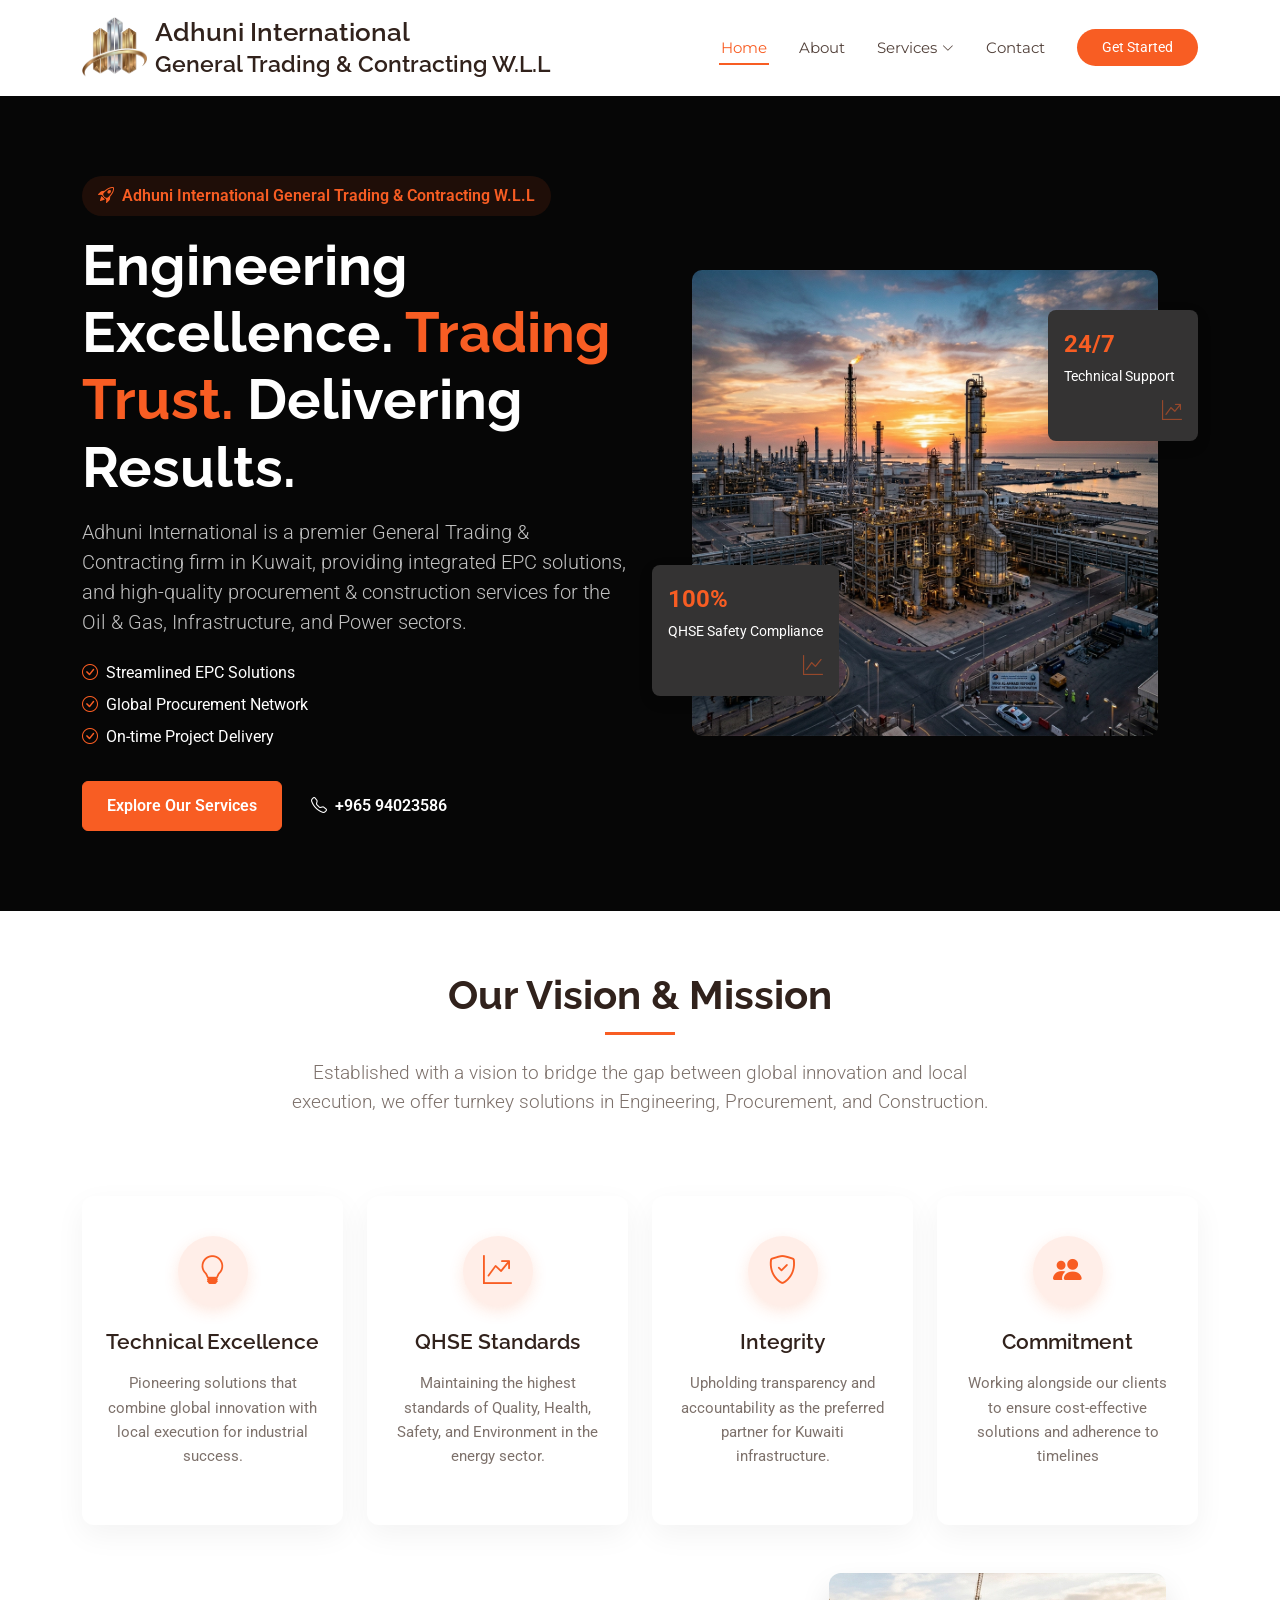
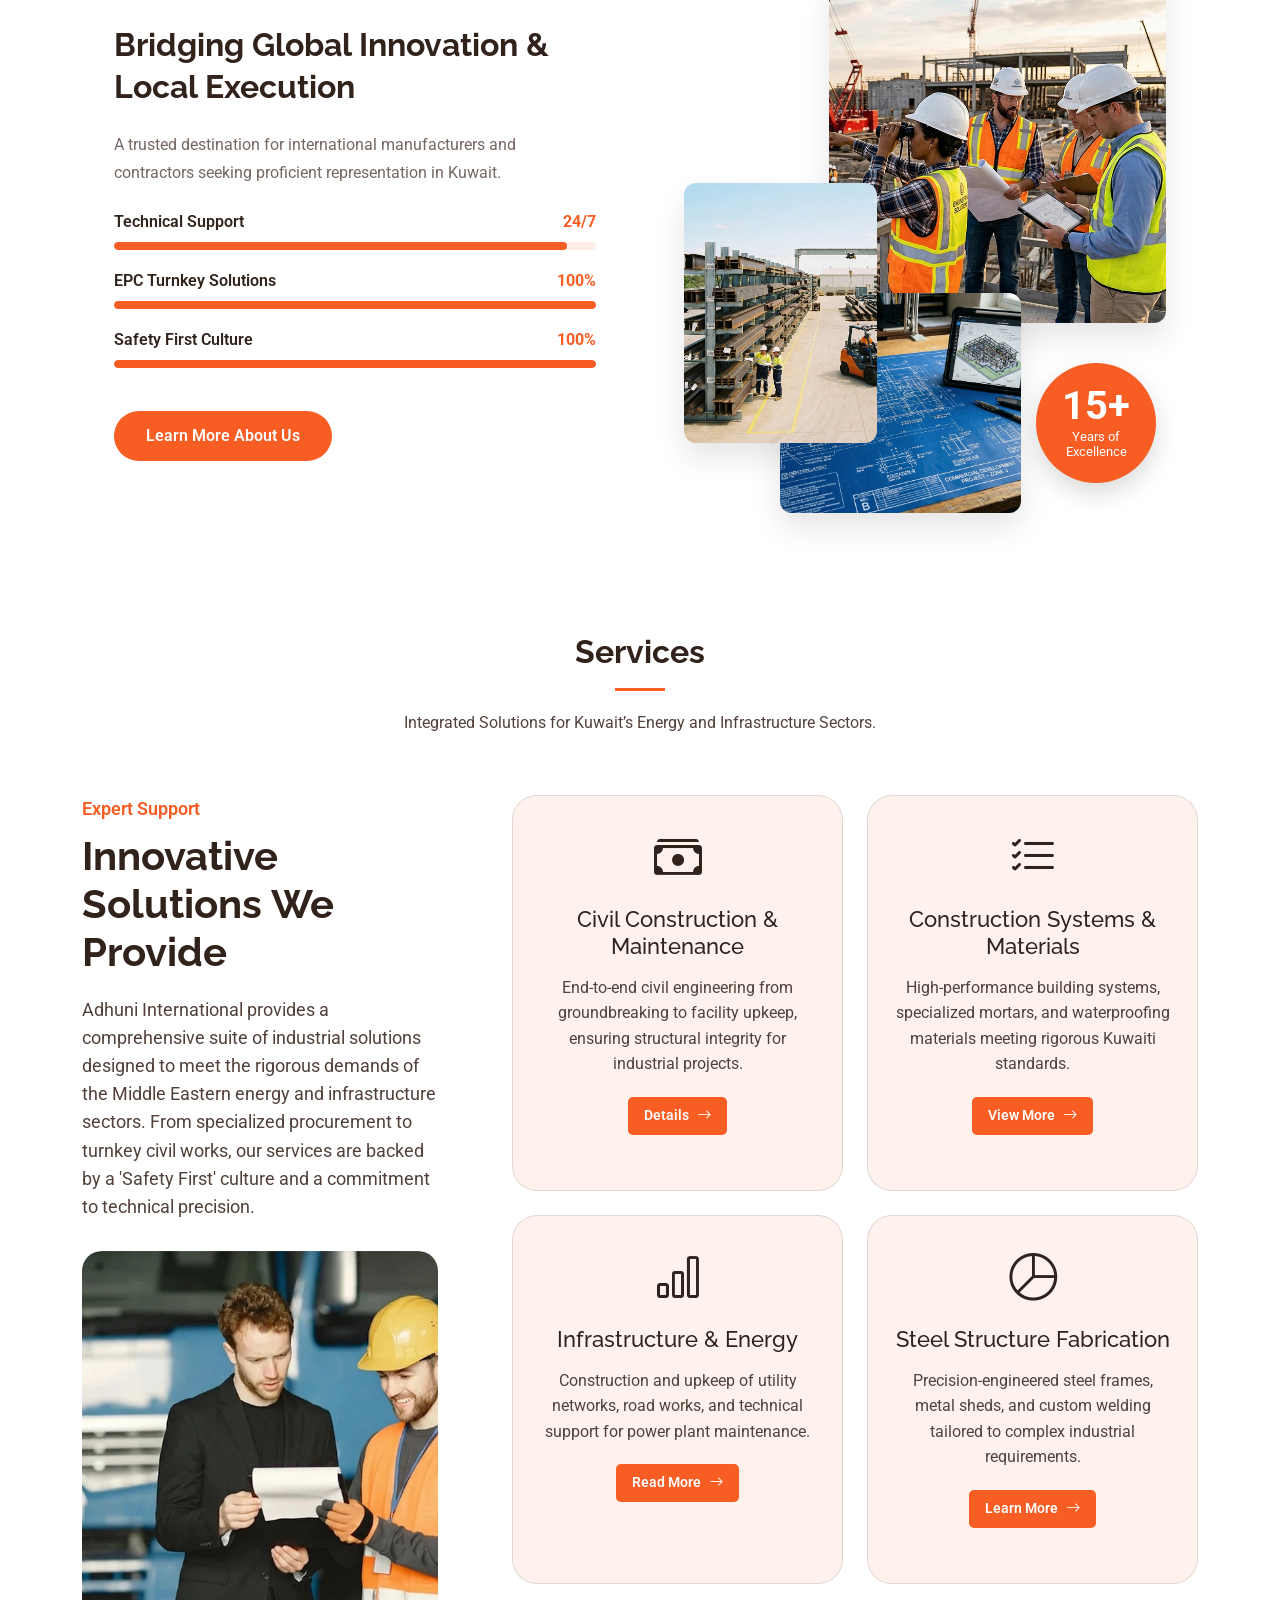
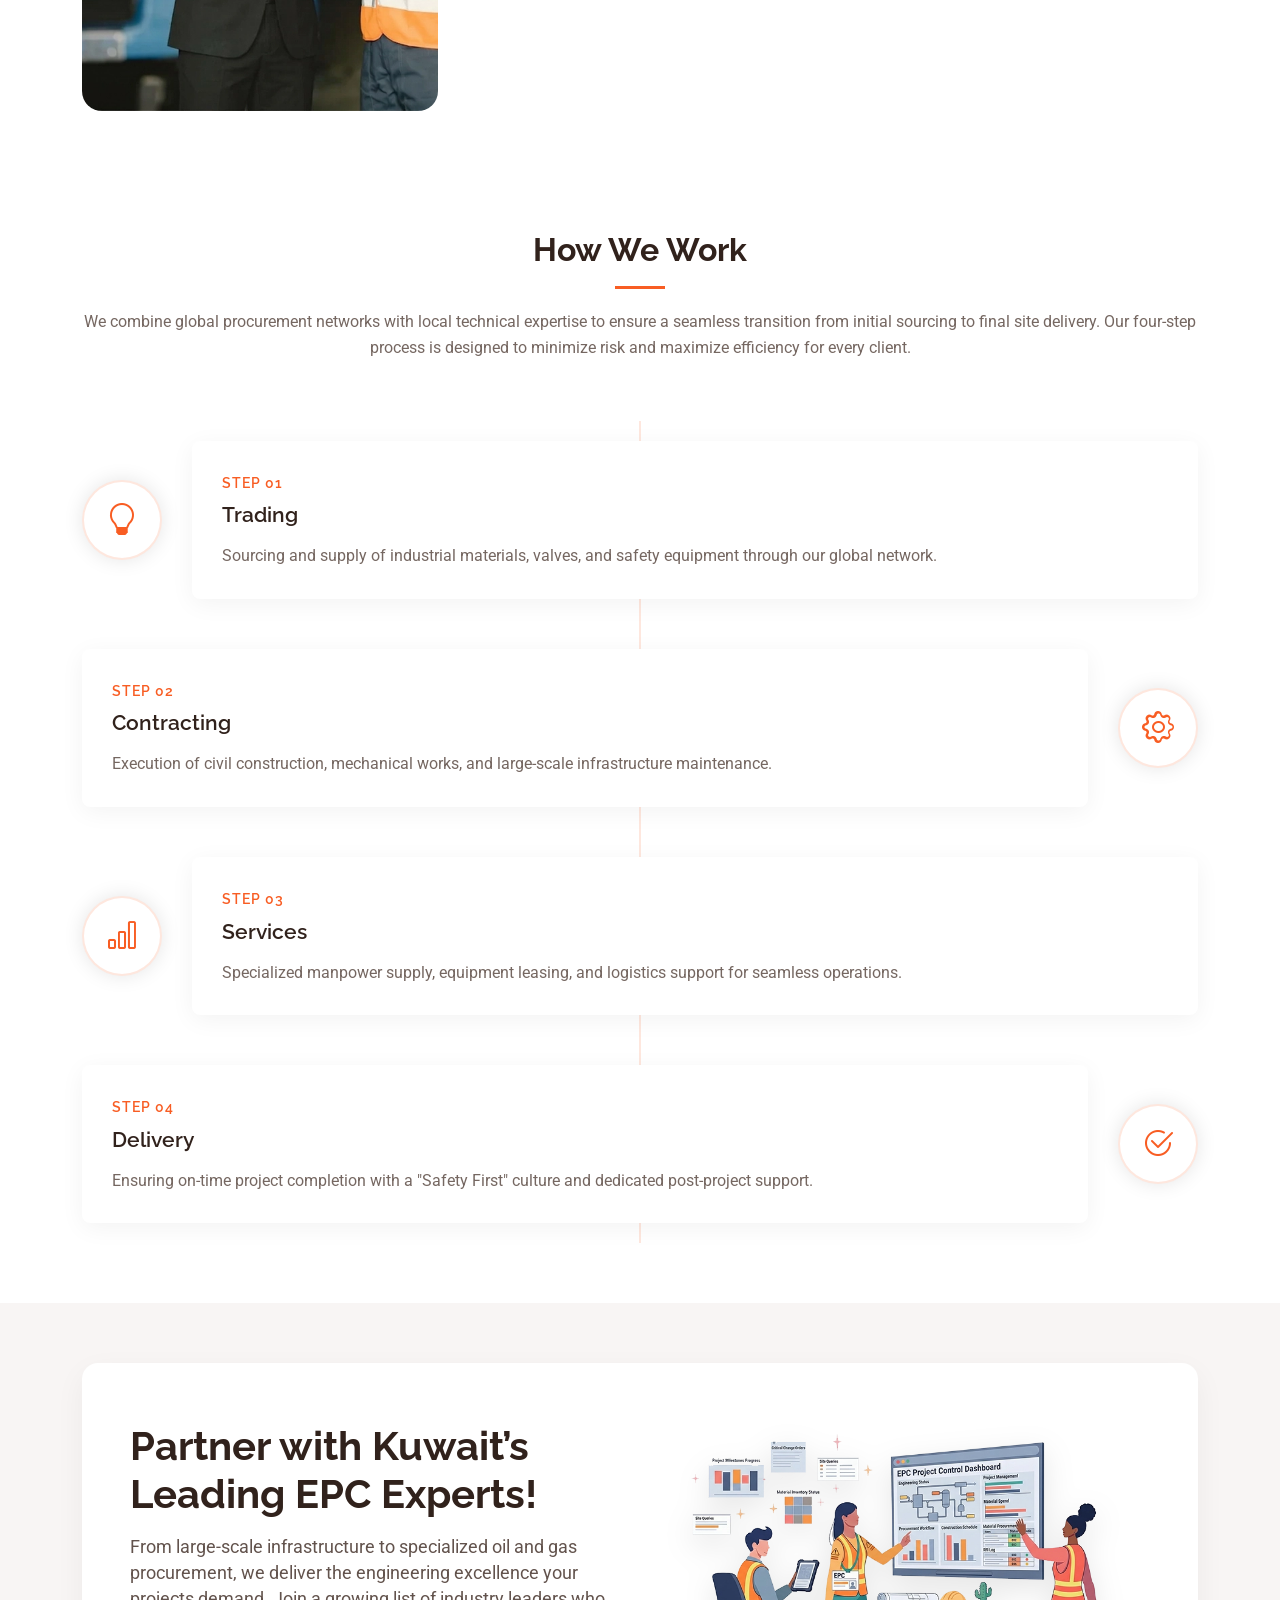
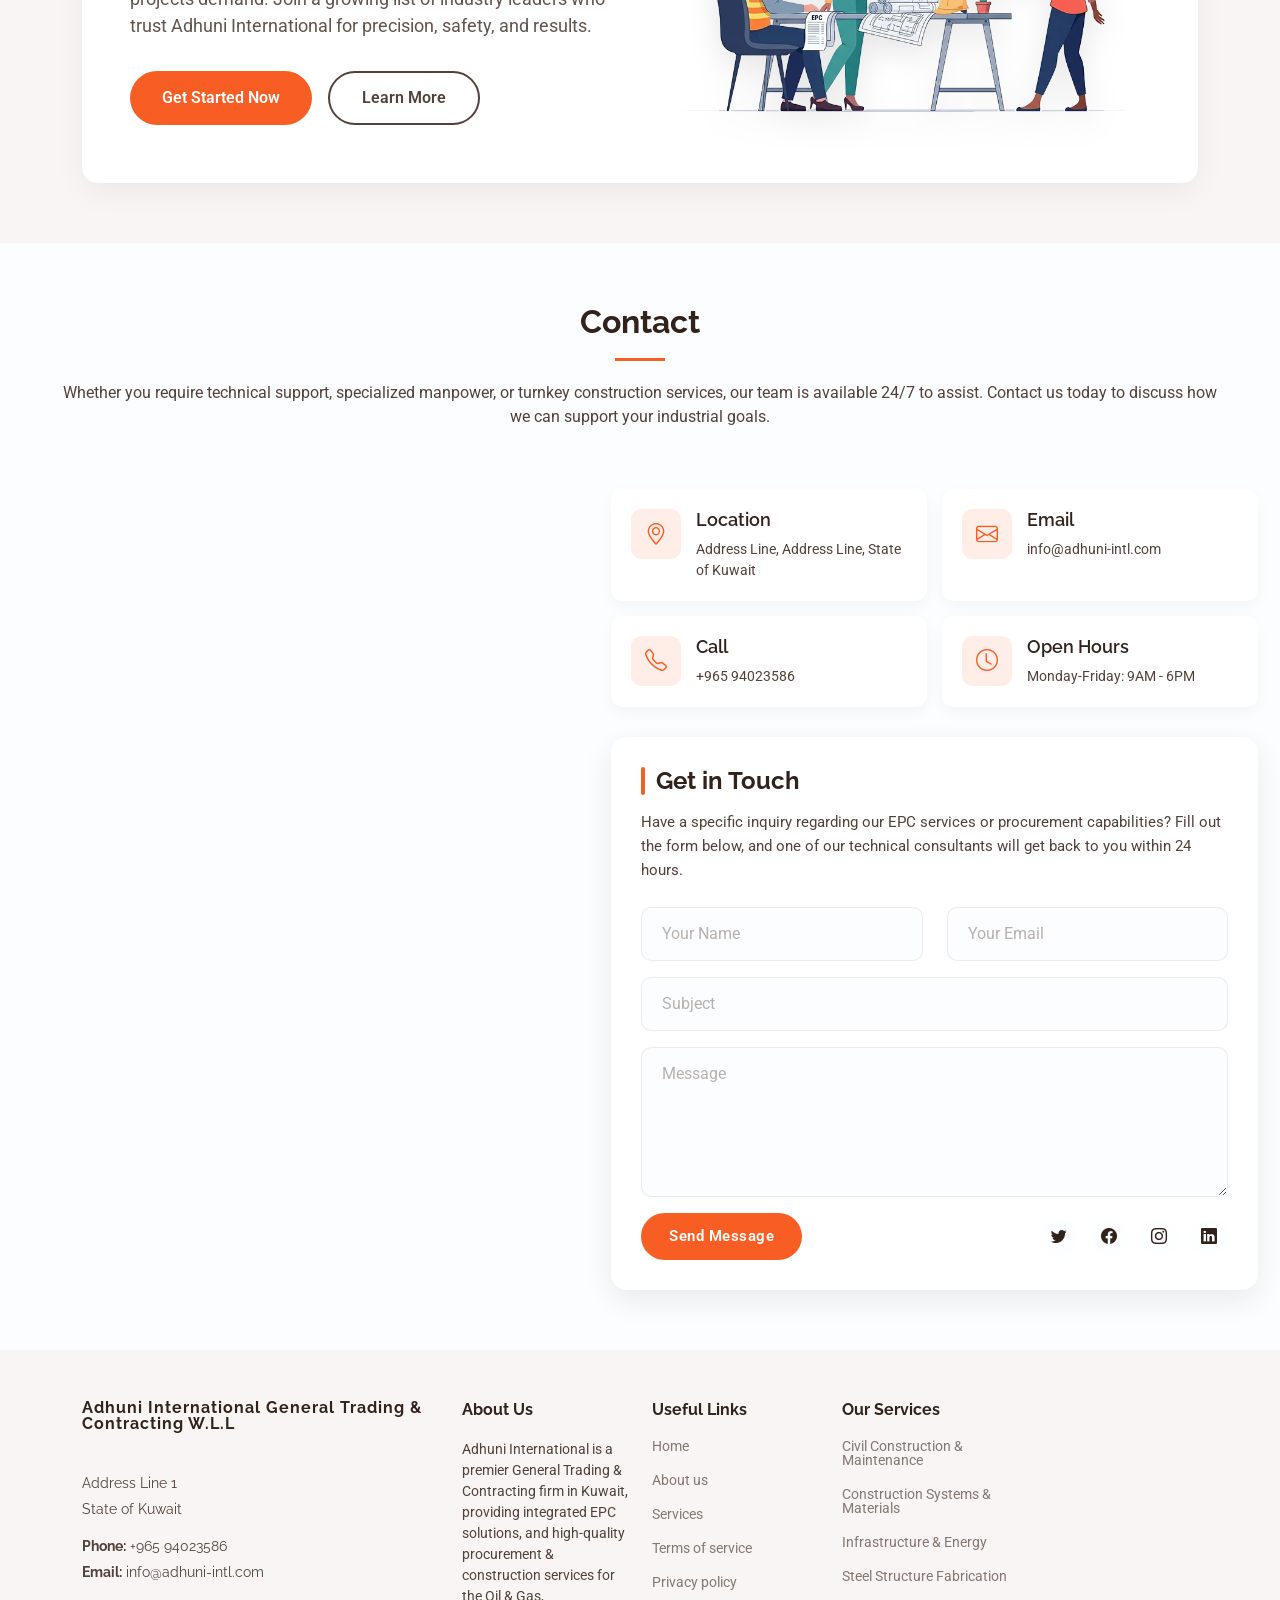
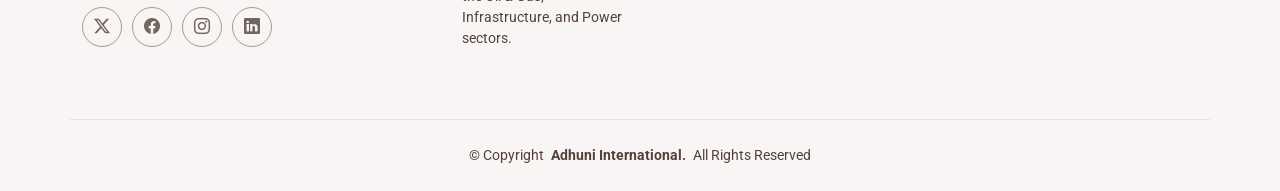
==== index.html @ 9fbc7136 "Initial commit" ====
<!DOCTYPE html>
<html lang="en">

<head>
  <meta charset="utf-8">
  <meta content="width=device-width, initial-scale=1.0" name="viewport">
  <title>Home - Adhuni International</title>
  <meta name="description" content="">
  <meta name="keywords" content="">

  <!-- Favicons -->
  <link href="assets/img/favicon.png" rel="icon">

  <!-- Fonts -->
  <link href="https://fonts.googleapis.com" rel="preconnect">
  <link href="https://fonts.gstatic.com" rel="preconnect" crossorigin>
  <link href="https://fonts.googleapis.com/css2?family=Roboto:ital,wght@0,100;0,300;0,400;0,500;0,700;0,900;1,100;1,300;1,400;1,500;1,700;1,900&family=Montserrat:ital,wght@0,100;0,200;0,300;0,400;0,500;0,600;0,700;0,800;0,900;1,100;1,200;1,300;1,400;1,500;1,600;1,700;1,800;1,900&family=Raleway:ital,wght@0,100;0,200;0,300;0,400;0,500;0,600;0,700;0,800;0,900;1,100;1,200;1,300;1,400;1,500;1,600;1,700;1,800;1,900&display=swap" rel="stylesheet">

  <!-- Vendor CSS Files -->
  <link href="assets/vendor/bootstrap/css/bootstrap.min.css" rel="stylesheet">
  <link href="assets/vendor/bootstrap-icons/bootstrap-icons.css" rel="stylesheet">
  <link href="assets/vendor/aos/aos.css" rel="stylesheet">
  <link href="assets/vendor/swiper/swiper-bundle.min.css" rel="stylesheet">

  <!-- Main CSS File -->
  <link href="assets/css/main.css" rel="stylesheet">

  <!-- =======================================================
  * Template Name: Scout
  * Template URL: https://bootstrapmade.com/scout-bootstrap-multipurpose-template/
  * Updated: May 05 2025 with Bootstrap v5.3.5
  * Author: BootstrapMade.com
  * License: https://bootstrapmade.com/license/
  ======================================================== -->
</head>

<body class="index-page">

  <header id="header" class="header d-flex align-items-center sticky-top">
    <div class="container-fluid container-xl position-relative d-flex align-items-center">

      <a href="index.html" class="logo d-flex align-items-center me-auto">
        <img src="assets/img/Adhuni International logo icon.png" alt="">
        <h1 class="sitename">Adhuni International <br/> <small>General Trading & Contracting W.L.L</small></h1>
      </a>

      <nav id="navmenu" class="navmenu">
        <ul>
          <li><a href="#hero" class="active">Home</a></li>
          <li><a href="#about">About</a></li>
          <li class="dropdown"><a href="#services"><span>Services</span> <i class="bi bi-chevron-down toggle-dropdown"></i></a>
            <ul>
              <li><a href="service-details.html">Civil Construction & Maintenance</a></li>
              <li><a href="service-details.html">Construction Systems & Materials</a></li>
              <li><a href="service-details.html">Infrastructure & Energy</a></li>
              <li><a href="service-details.html">Steel Structure Fabrication</a></li>
            </ul>
          </li>
          <li><a href="#contact">Contact</a></li>
        </ul>
        <i class="mobile-nav-toggle d-xl-none bi bi-list"></i>
      </nav>

      <a class="btn-getstarted" href="index.html#contact">Get Started</a>

    </div>
  </header>

  <main class="main">

    <!-- Hero Section -->
    <section id="hero" class="hero section dark-background">
      <div class="container" data-aos="fade-up">
        <div class="row align-items-center">
          <div class="col-lg-6">
            <div class="hero-content" data-aos="fade-up" data-aos-delay="100">
              <div class="hero-tag">
                <i class="bi bi-rocket-takeoff"></i>
                <span>Adhuni International General Trading & Contracting W.L.L</span>
              </div>
              <h1>Engineering Excellence. <span class="highlight">Trading Trust.</span> Delivering Results.</h1>
              <p class="lead">Adhuni International is a premier General Trading & Contracting firm in Kuwait, providing integrated EPC solutions, and high-quality procurement & construction services for the Oil & Gas, Infrastructure, and Power sectors.</p>
              <ul class="hero-features">
                <li><i class="bi bi-check-circle"></i> Streamlined EPC Solutions</li>
                <li><i class="bi bi-check-circle"></i> Global Procurement Network</li>
                <li><i class="bi bi-check-circle"></i> On-time Project Delivery</li>
              </ul>
              <div class="hero-cta">
                <a href="#services" class="btn btn-primary">Explore Our Services</a>
                <a href="tel:+1 (555) 987-6543" class="btn btn-link"><i class="bi bi-telephone"></i> +965 94023586 </a>
              </div>
            </div>
          </div>
          <div class="col-lg-6">
            <div class="hero-image-wrapper" data-aos="fade-up" data-aos-delay="300">
              <img src="assets/img/about/about-square-13.webp" alt="" class="img-fluid hero-image">
              <div class="stat-card top-right">
                <div class="stat-value">24/7</div>
                <div class="stat-label">Technical Support</div>
                <div class="stat-icon">
                  <i class="bi bi-graph-up-arrow"></i>
                </div>
              </div>
              <div class="stat-card bottom-left">
                <div class="stat-value">100%</div>
                <div class="stat-label">QHSE Safety Compliance</div>
                <div class="stat-icon">
                  <i class="bi bi-graph-up"></i>
                </div>
              </div>
            </div>
          </div>
        </div>
      </div>
    </section><!-- /Hero Section -->

    <!-- About Section -->
    <section id="about" class="about section">

      <div class="container" data-aos="fade-up" data-aos-delay="100">

        <div class="row justify-content-center mb-5">
          <div class="col-lg-8 text-center" data-aos="fade-up" data-aos-delay="200">
            <h2 class="section-heading">Our Vision &amp; Mission</h2>
            <p class="lead">Established with a vision to bridge the gap between global innovation and local execution, we offer turnkey solutions in Engineering, Procurement, and Construction.</p>
          </div>
        </div>

        <div class="row g-4 mb-5">
          <div class="col-md-6 col-lg-3" data-aos="fade-up" data-aos-delay="100">
            <div class="feature-box">
              <div class="icon-container">
                <i class="bi bi-lightbulb"></i>
              </div>
              <h4>Technical Excellence</h4>
              <p>Pioneering solutions that combine global innovation with local execution for industrial success.</p>
            </div>
          </div>

          <div class="col-md-6 col-lg-3" data-aos="fade-up" data-aos-delay="200">
            <div class="feature-box">
              <div class="icon-container">
                <i class="bi bi-graph-up-arrow"></i>
              </div>
              <h4>QHSE Standards</h4>
              <p>Maintaining the highest standards of Quality, Health, Safety, and Environment in the energy sector.</p>
            </div>
          </div>

          <div class="col-md-6 col-lg-3" data-aos="fade-up" data-aos-delay="300">
            <div class="feature-box">
              <div class="icon-container">
                <i class="bi bi-shield-check"></i>
              </div>
              <h4>Integrity</h4>
              <p>Upholding transparency and accountability as the preferred partner for Kuwaiti infrastructure.</p>
            </div>
          </div>

          <div class="col-md-6 col-lg-3" data-aos="fade-up" data-aos-delay="400">
            <div class="feature-box">
              <div class="icon-container">
                <i class="bi bi-people-fill"></i>
              </div>
              <h4>Commitment</h4>
              <p>Working alongside our clients to ensure cost-effective solutions and adherence to timelines</p>
            </div>
          </div>
        </div>

        <div class="row align-items-center about-showcase">
          <div class="col-lg-6 order-lg-2" data-aos="fade-left" data-aos-delay="300">
            <div class="about-image-grid">
              <img src="assets/img/about/about-15.webp" class="img-grid-main" alt="Our company vision">
              <img src="assets/img/about/about-17.webp" class="img-grid-secondary" alt="Our team">
              <img src="assets/img/about/about-square-5.webp" class="img-grid-tertiary" alt="Our workspace">
              <div class="experience-badge" data-aos="zoom-in" data-aos-delay="500">
                <span class="years">15+</span>
                <span class="text">Years of Excellence</span>
              </div>
            </div>
          </div>
          <div class="col-lg-6 order-lg-1" data-aos="fade-right" data-aos-delay="200">
            <div class="about-content-box">
              <h3>Bridging Global Innovation & Local Execution</h3>
              <p class="mb-4">A trusted destination for international manufacturers and contractors seeking proficient representation in Kuwait.</p>

              <div class="progress-item">
                <div class="d-flex justify-content-between">
                  <span class="progress-title">Technical Support</span>
                  <span class="progress-percent">24/7</span>
                </div>
                <div class="progress">
                  <div class="progress-bar" role="progressbar" style="width: 94%" aria-valuenow="94" aria-valuemin="0" aria-valuemax="100"></div>
                </div>
              </div>

              <div class="progress-item">
                <div class="d-flex justify-content-between">
                  <span class="progress-title">EPC Turnkey Solutions</span>
                  <span class="progress-percent">100%</span>
                </div>
                <div class="progress">
                  <div class="progress-bar" role="progressbar" style="width: 100%" aria-valuenow="100" aria-valuemin="0" aria-valuemax="100"></div>
                </div>
              </div>

              <div class="progress-item">
                <div class="d-flex justify-content-between">
                  <span class="progress-title">Safety First Culture</span>
                  <span class="progress-percent">100%</span>
                </div>
                <div class="progress">
                  <div class="progress-bar" role="progressbar" style="width: 100%" aria-valuenow="100" aria-valuemin="0" aria-valuemax="100"></div>
                </div>
              </div>

              <a href="about.html" class="btn btn-discover mt-4">Learn More About Us</a>
            </div>
          </div>
        </div>

      </div>

    </section><!-- /About Section -->

  

    <!-- Services Section -->
    <section id="services" class="services section">

      <!-- Section Title -->
      <div class="container section-title" data-aos="fade-up">
        <h2>Services</h2>
        <p>Integrated Solutions for Kuwait’s Energy and Infrastructure Sectors.</p>
      </div><!-- End Section Title -->

      <div class="container" data-aos="fade-up" data-aos-delay="100">

        <div class="services-row">
          <div class="row">
            <div class="col-lg-4">
              <div class="services-headline" data-aos="fade-up">
                <p class="services-subtitle">Expert Support</p>
                <h2 class="services-title">Innovative Solutions We Provide</h2>
              </div>

              <div class="services-description" data-aos="fade-up" data-aos-delay="100">
                <p>Adhuni International provides a comprehensive suite of industrial solutions designed to meet the rigorous demands of the Middle Eastern energy and infrastructure sectors. From specialized procurement to turnkey civil works, our services are backed by a 'Safety First' culture and a commitment to technical precision.</p>
              </div>

              <div class="services-image-container" data-aos="fade-up" data-aos-delay="200">
                <div class="services-image">
                  <img src="assets/img/services/services-12.webp" alt="Services" class="img-fluid">
                </div>
              </div>
            </div>

            <div class="col-lg-8">
              <div class="services-grid">
                <div class="row gy-4">
                  <!-- Service Item 1 -->
                  <div class="col-md-6" data-aos="fade-up" data-aos-delay="100">
                    <div class="service-card">
                      <div class="service-content text-center">
                        <div class="service-icon">
                          <i class="bi bi-cash-stack"></i>
                        </div>
                        <div class="service-info">
                          <h3><a href="#">Civil Construction & Maintenance</a></h3>
                          <p>End-to-end civil engineering from groundbreaking to facility upkeep, ensuring structural integrity for industrial projects.</p>
                          <div class="service-action">
                            <a href="service-details.html" class="read-more-btn">Details <i class="bi bi-arrow-right"></i></a>
                          </div>
                        </div>
                      </div>
                    </div>
                  </div>

                  <!-- Service Item 2 -->
                  <div class="col-md-6" data-aos="fade-up" data-aos-delay="200">
                    <div class="service-card">
                      <div class="service-content text-center">
                        <div class="service-icon">
                          <i class="bi bi-list-check"></i>
                        </div>
                        <div class="service-info">
                          <h3><a href="#">Construction Systems & Materials</a></h3>
                          <p>High-performance building systems, specialized mortars, and waterproofing materials meeting rigorous Kuwaiti standards.</p>
                          <div class="service-action">
                            <a href="service-details.html" class="read-more-btn">View More <i class="bi bi-arrow-right"></i></a>
                          </div>
                        </div>
                      </div>
                    </div>
                  </div>

                  <!-- Service Item 3 -->
                  <div class="col-md-6" data-aos="fade-up" data-aos-delay="300">
                    <div class="service-card">
                      <div class="service-content text-center">
                        <div class="service-icon">
                          <i class="bi bi-bar-chart"></i>
                        </div>
                        <div class="service-info">
                          <h3><a href="#">Infrastructure & Energy</a></h3>
                          <p>Construction and upkeep of utility networks, road works, and technical support for power plant maintenance.</p>
                          <div class="service-action">
                            <a href="service-details.html" class="read-more-btn">Read More <i class="bi bi-arrow-right"></i></a>
                          </div>
                        </div>
                      </div>
                    </div>
                  </div>

                  <!-- Service Item 4 -->
                  <div class="col-md-6" data-aos="fade-up" data-aos-delay="400">
                    <div class="service-card">
                      <div class="service-content text-center">
                        <div class="service-icon">
                          <i class="bi bi-pie-chart"></i>
                        </div>
                        <div class="service-info">
                          <h3><a href="#">Steel Structure Fabrication</a></h3>
                          <p>Precision-engineered steel frames, metal sheds, and custom welding tailored to complex industrial requirements.</p>
                          <div class="service-action">
                            <a href="service-details.html" class="read-more-btn">Learn More <i class="bi bi-arrow-right"></i></a>
                          </div>
                        </div>
                      </div>
                    </div>
                  </div>
                </div>
              </div>
            </div>
          </div>
        </div>

      </div>

    </section><!-- /Services Section -->

   

       <!-- How We Work Section -->
    <section id="how-we-work" class="how-we-work section">

      <!-- Section Title -->
      <div class="container section-title" data-aos="fade-up">
        <h2>How We Work</h2>
        <p>We combine global procurement networks with local technical expertise to ensure a seamless transition from initial sourcing to final site delivery. Our four-step process is designed to minimize risk and maximize efficiency for every client.</p>
      </div><!-- End Section Title -->

      <div class="container" data-aos="fade-up" data-aos-delay="100">

        <div class="steps-wrapper">

          <div class="step-item" data-aos="fade-right" data-aos-delay="200">
            <div class="step-content">
              <div class="step-icon">
                <i class="bi bi-lightbulb"></i>
              </div>
              <div class="step-info">
                <span class="step-number">Step 01</span>
                <h3>Trading</h3>
                <p>Sourcing and supply of industrial materials, valves, and safety equipment through our global network.</p>
              </div>
            </div>
          </div><!-- End Step Item -->

          <div class="step-item" data-aos="fade-left" data-aos-delay="300">
            <div class="step-content">
              <div class="step-icon">
                <i class="bi bi-gear"></i>
              </div>
              <div class="step-info">
                <span class="step-number">Step 02</span>
                <h3>Contracting</h3>
                <p>Execution of civil construction, mechanical works, and large-scale infrastructure maintenance.</p>
              </div>
            </div>
          </div><!-- End Step Item -->

          <div class="step-item" data-aos="fade-right" data-aos-delay="400">
            <div class="step-content">
              <div class="step-icon">
                <i class="bi bi-bar-chart"></i>
              </div>
              <div class="step-info">
                <span class="step-number">Step 03</span>
                <h3>Services</h3>
                <p>Specialized manpower supply, equipment leasing, and logistics support for seamless operations.</p>
              </div>
            </div>
          </div><!-- End Step Item -->

          <div class="step-item" data-aos="fade-left" data-aos-delay="500">
            <div class="step-content">
              <div class="step-icon">
                <i class="bi bi-check2-circle"></i>
              </div>
              <div class="step-info">
                <span class="step-number">Step 04</span>
                <h3>Delivery</h3>
                <p>Ensuring on-time project completion with a "Safety First" culture and dedicated post-project support.</p>
              </div>
            </div>
          </div><!-- End Step Item -->

        </div>

      </div>

    </section><!-- /How We Work Section -->


    <!-- Call To Action Section -->
    <section id="call-to-action" class="call-to-action section light-background">
      <div class="container" data-aos="fade-up" data-aos-delay="100">
        <div class="cta-wrapper">
          <div class="cta-content" data-aos="fade-right" data-aos-delay="200">
            <h2>Partner with Kuwait’s Leading EPC Experts!</h2>
            <p>From large-scale infrastructure to specialized oil and gas procurement, we deliver the engineering excellence your projects demand. Join a growing list of industry leaders who trust Adhuni International for precision, safety, and results.</p>
            <div class="cta-buttons">
              <a href="#" class="btn-primary">Get Started Now</a>
              <a href="#" class="btn-outline">Learn More</a>
            </div>
          </div>
          <div class="cta-image" data-aos="fade-left" data-aos-delay="300">
            <img src="assets/img/illustration/illustration-13.webp" alt="CTA Illustration" class="img-fluid">
          </div>
        </div>
      </div>
    </section><!-- /Call To Action Section -->

    

    <!-- Contact Section -->
    <section id="contact" class="contact section">
      <!-- Section Title -->
      <div class="container section-title" data-aos="fade-up">
        <h2>Contact</h2>
        <p>Whether you require technical support, specialized manpower, or turnkey construction services, our team is available 24/7 to assist. Contact us today to discuss how we can support your industrial goals.</p>
      </div><!-- End Section Title -->

      <div class="container" data-aos="fade-up" data-aos-delay="100">
        <div class="contact-main-wrapper">
          <div class="map-wrapper">
            <iframe src="https://www.google.com/maps/embed?pb=!1m18!1m12!1m3!1d1781319.363745295!2d46.36076963663133!3d29.3075868329604!2m3!1f0!2f0!3f0!3m2!1i1024!2i768!4f13.1!3m3!1m2!1s0x3fc5363fbeea51a1%3A0x74726bcd92d8edd2!2sKuwait!5e0!3m2!1sen!2sin!4v1775450357034!5m2!1sen!2sin" width="600" height="100%" style="border:0;" allowfullscreen="" loading="lazy" referrerpolicy="no-referrer-when-downgrade"></iframe>
          </div>

          <div class="contact-content">
            <div class="contact-cards-container" data-aos="fade-up" data-aos-delay="300">
              <div class="contact-card">
                <div class="icon-box">
                  <i class="bi bi-geo-alt"></i>
                </div>
                <div class="contact-text">
                  <h4>Location</h4>
                  <p>Address Line, Address Line, State of Kuwait</p>
                </div>
              </div>

              <div class="contact-card">
                <div class="icon-box">
                  <i class="bi bi-envelope"></i>
                </div>
                <div class="contact-text">
                  <h4>Email</h4>
                  <p>info@adhuni-intl.com</p>
                </div>
              </div>

              <div class="contact-card">
                <div class="icon-box">
                  <i class="bi bi-telephone"></i>
                </div>
                <div class="contact-text">
                  <h4>Call</h4>
                  <p>+965 94023586</p>
                </div>
              </div>

              <div class="contact-card">
                <div class="icon-box">
                  <i class="bi bi-clock"></i>
                </div>
                <div class="contact-text">
                  <h4>Open Hours</h4>
                  <p>Monday-Friday: 9AM - 6PM</p>
                </div>
              </div>
            </div>

            <div class="contact-form-container" data-aos="fade-up" data-aos-delay="400">
              <h3>Get in Touch</h3>
              <p>Have a specific inquiry regarding our EPC services or procurement capabilities? Fill out the form below, and one of our technical consultants will get back to you within 24 hours.</p>

              <form action="forms/contact.php" method="post" class="php-email-form">
                <div class="row">
                  <div class="col-md-6 form-group">
                    <input type="text" name="name" class="form-control" id="name" placeholder="Your Name" required="">
                  </div>
                  <div class="col-md-6 form-group mt-3 mt-md-0">
                    <input type="email" class="form-control" name="email" id="email" placeholder="Your Email" required="">
                  </div>
                </div>
                <div class="form-group mt-3">
                  <input type="text" class="form-control" name="subject" id="subject" placeholder="Subject" required="">
                </div>
                <div class="form-group mt-3">
                  <textarea class="form-control" name="message" rows="5" placeholder="Message" required=""></textarea>
                </div>

                <div class="my-3">
                  <div class="loading">Loading</div>
                  <div class="error-message"></div>
                  <div class="sent-message">Your message has been sent. Thank you!</div>
                </div>

                <div class="form-submit">
                  <button type="submit">Send Message</button>
                  <div class="social-links">
                    <a href="#"><i class="bi bi-twitter"></i></a>
                    <a href="#"><i class="bi bi-facebook"></i></a>
                    <a href="#"><i class="bi bi-instagram"></i></a>
                    <a href="#"><i class="bi bi-linkedin"></i></a>
                  </div>
                </div>
              </form>
            </div>
          </div>
        </div>
      </div>
    </section><!-- /Contact Section -->

  </main>

  <footer id="footer" class="footer position-relative light-background">

    <div class="container footer-top">
      <div class="row gy-4">
        <div class="col-lg-4 col-md-6 footer-about">
          <a href="index.html" class="logo d-flex align-items-center">
            <span class="sitename" style="font-size: medium;">Adhuni International General Trading & Contracting W.L.L</span>
          </a>
          <div class="footer-contact pt-3">
            <p>Address Line 1</p>
            <p>State of Kuwait</p>
            <p class="mt-3"><strong>Phone:</strong> <span>+965 94023586</span></p>
            <p><strong>Email:</strong> <span>info@adhuni-intl.com</span></p>
          </div>
          <div class="social-links d-flex mt-4">
            <a href=""><i class="bi bi-twitter-x"></i></a>
            <a href=""><i class="bi bi-facebook"></i></a>
            <a href=""><i class="bi bi-instagram"></i></a>
            <a href=""><i class="bi bi-linkedin"></i></a>
          </div>
        </div>

        <div class="col-lg-2 col-md-3 footer-links">
          <h4>About Us</h4>
          <p data-aos="fade-up" data-aos-delay="100">Adhuni International is a premier General Trading & Contracting firm in Kuwait, providing integrated EPC solutions, and high-quality procurement & construction services for the Oil & Gas, Infrastructure, and Power sectors.</p>
        </div>

        <div class="col-lg-2 col-md-3 footer-links">
          <h4>Useful Links</h4>
          <ul>
            <li><a href="#">Home</a></li>
            <li><a href="#">About us</a></li>
            <li><a href="#">Services</a></li>
            <li><a href="#">Terms of service</a></li>
            <li><a href="#">Privacy policy</a></li>
          </ul>
        </div>

        <div class="col-lg-2 col-md-3 footer-links">
          <h4>Our Services</h4>
          <ul>
            <li><a href="service-details.html">Civil Construction & Maintenance</a></li>
              <li><a href="service-details.html">Construction Systems & Materials</a></li>
              <li><a href="service-details.html">Infrastructure & Energy</a></li>
              <li><a href="service-details.html">Steel Structure Fabrication</a></li>
          </ul>
        </div>

        

      </div>
    </div>

    <div class="container copyright text-center mt-4">
      <p>© <span>Copyright</span> <strong class="px-1 sitename">Adhuni International.</strong> <span>All Rights Reserved</span></p>
      <!-- div class="credits">
        Designed by <a href="https://bootstrapmade.com/">BootstrapMade</a> | <a href="https://bootstrapmade.com/tools/">DevTools</a>
      </div -->
    </div>

  </footer>

  <!-- Scroll Top -->
  <a href="#" id="scroll-top" class="scroll-top d-flex align-items-center justify-content-center"><i class="bi bi-arrow-up-short"></i></a>

  <!-- Vendor JS Files -->
  <script src="assets/vendor/bootstrap/js/bootstrap.bundle.min.js"></script>
  <script src="assets/vendor/php-email-form/validate.js"></script>
  <script src="assets/vendor/aos/aos.js"></script>
  <script src="assets/vendor/purecounter/purecounter_vanilla.js"></script>
  <script src="assets/vendor/swiper/swiper-bundle.min.js"></script>

  <!-- Main JS File -->
  <script src="assets/js/main.js"></script>

</body>

</html>
---- assets/css/main.css ----
/**
* Template Name: Scout
* Template URL: https://bootstrapmade.com/scout-bootstrap-multipurpose-template/
* Updated: May 05 2025 with Bootstrap v5.3.5
* Author: BootstrapMade.com
* License: https://bootstrapmade.com/license/
*/

/*--------------------------------------------------------------
# Font & Color Variables
# Help: https://bootstrapmade.com/color-system/
--------------------------------------------------------------*/
/* Fonts */
:root {
  --default-font: "Roboto",  system-ui, -apple-system, "Segoe UI", Roboto, "Helvetica Neue", Arial, "Noto Sans", "Liberation Sans", sans-serif, "Apple Color Emoji", "Segoe UI Emoji", "Segoe UI Symbol", "Noto Color Emoji";
  --heading-font: "Raleway",  sans-serif;
  --nav-font: "Montserrat",  sans-serif;
}

/* Global Colors - The following color variables are used throughout the website. Updating them here will change the color scheme of the entire website */
:root { 
  --background-color: #ffffff; /* Background color for the entire website, including individual sections */
  --default-color: #52413a; /* Default color used for the majority of the text content across the entire website */
  --heading-color: #31221c; /* Color for headings, subheadings and title throughout the website */
  --accent-color: #f85d23; /* Accent color that represents your brand on the website. It's used for buttons, links, and other elements that need to stand out */
  --surface-color: #ffffff; /* The surface color is used as a background of boxed elements within sections, such as cards, icon boxes, or other elements that require a visual separation from the global background. */
  --contrast-color: #ffffff; /* Contrast color for text, ensuring readability against backgrounds of accent, heading, or default colors. */
}

/* Nav Menu Colors - The following color variables are used specifically for the navigation menu. They are separate from the global colors to allow for more customization options */
:root {
  --nav-color: #52413a;  /* The default color of the main navmenu links */
  --nav-hover-color: #f85d23; /* Applied to main navmenu links when they are hovered over or active */
  --nav-mobile-background-color: #ffffff; /* Used as the background color for mobile navigation menu */
  --nav-dropdown-background-color: #ffffff; /* Used as the background color for dropdown items that appear when hovering over primary navigation items */
  --nav-dropdown-color: #52413a; /* Used for navigation links of the dropdown items in the navigation menu. */
  --nav-dropdown-hover-color: #f85d23; /* Similar to --nav-hover-color, this color is applied to dropdown navigation links when they are hovered over. */
}

/* Color Presets - These classes override global colors when applied to any section or element, providing reuse of the sam color scheme. */

.light-background {
  --background-color: #f8f5f4;
  --surface-color: #ffffff;
}

.dark-background {
  --background-color: #060606;
  --default-color: #ffffff;
  --heading-color: #ffffff;
  --surface-color: #343333;
  --contrast-color: #ffffff;
}

/* Smooth scroll */
:root {
  scroll-behavior: smooth;
}

/*--------------------------------------------------------------
# General Styling & Shared Classes
--------------------------------------------------------------*/
body {
  color: var(--default-color);
  background-color: var(--background-color);
  font-family: var(--default-font);
}

a {
  color: var(--accent-color);
  text-decoration: none;
  transition: 0.3s;
}

a:hover {
  color: color-mix(in srgb, var(--accent-color), transparent 25%);
  text-decoration: none;
}

h1,
h2,
h3,
h4,
h5,
h6 {
  color: var(--heading-color);
  font-family: var(--heading-font);
}

/* PHP Email Form Messages
------------------------------*/
.php-email-form .error-message {
  display: none;
  background: #df1529;
  color: #ffffff;
  text-align: left;
  padding: 15px;
  margin-bottom: 24px;
  font-weight: 600;
}

.php-email-form .sent-message {
  display: none;
  color: #ffffff;
  background: #059652;
  text-align: center;
  padding: 15px;
  margin-bottom: 24px;
  font-weight: 600;
}

.php-email-form .loading {
  display: none;
  background: var(--surface-color);
  text-align: center;
  padding: 15px;
  margin-bottom: 24px;
}

.php-email-form .loading:before {
  content: "";
  display: inline-block;
  border-radius: 50%;
  width: 24px;
  height: 24px;
  margin: 0 10px -6px 0;
  border: 3px solid var(--accent-color);
  border-top-color: var(--surface-color);
  animation: php-email-form-loading 1s linear infinite;
}

@keyframes php-email-form-loading {
  0% {
    transform: rotate(0deg);
  }

  100% {
    transform: rotate(360deg);
  }
}

/*--------------------------------------------------------------
# Global Header
--------------------------------------------------------------*/
.header {
  color: var(--default-color);
  background-color: var(--background-color);
  padding: 15px 0;
  transition: all 0.5s;
  z-index: 997;
}

.header .logo {
  line-height: 1;
}

.header .logo img {
  max-height: 66px;
  margin-right: 8px;
}

.header .logo h1 {
  font-size: 26px;
  margin: 0;
  font-weight: 600;
  color: var(--heading-color);
}

.header .btn-getstarted,
.header .btn-getstarted:focus {
  color: var(--contrast-color);
  background: var(--accent-color);
  font-size: 14px;
  padding: 8px 25px;
  margin: 0 0 0 30px;
  border-radius: 50px;
  transition: 0.3s;
}

.header .btn-getstarted:hover,
.header .btn-getstarted:focus:hover {
  color: var(--contrast-color);
  background: color-mix(in srgb, var(--accent-color), transparent 15%);
}

@media (max-width: 1200px) {
  .header .logo {
    order: 1;
  }

  .header .btn-getstarted {
    order: 2;
    margin: 0 15px 0 0;
    padding: 6px 15px;
  }

  .header .navmenu {
    order: 3;
  }
}

/* Global Header on Scroll
------------------------------*/
.scrolled .header {
  --background-color: rgba(244, 239, 237, 0.95);
}

/*--------------------------------------------------------------
# Navigation Menu
--------------------------------------------------------------*/
/* Desktop Navigation */
@media (min-width: 1200px) {
  .navmenu {
    padding: 0;
  }

  .navmenu ul {
    margin: 0;
    padding: 0;
    display: flex;
    list-style: none;
    align-items: center;
  }

  .navmenu li {
    position: relative;
  }

  .navmenu>ul>li {
    white-space: nowrap;
    padding: 15px 14px;
  }

  .navmenu>ul>li:last-child {
    padding-right: 0;
  }

  .navmenu a,
  .navmenu a:focus {
    color: var(--nav-color);
    font-size: 15px;
    padding: 0 2px;
    font-family: var(--nav-font);
    font-weight: 400;
    display: flex;
    align-items: center;
    justify-content: space-between;
    white-space: nowrap;
    transition: 0.3s;
    position: relative;
  }

  .navmenu a i,
  .navmenu a:focus i {
    font-size: 12px;
    line-height: 0;
    margin-left: 5px;
    transition: 0.3s;
  }

  .navmenu>ul>li>a:before {
    content: "";
    position: absolute;
    width: 100%;
    height: 2px;
    bottom: -6px;
    left: 0;
    background-color: var(--accent-color);
    visibility: hidden;
    width: 0px;
    transition: all 0.3s ease-in-out 0s;
  }

  .navmenu a:hover:before,
  .navmenu li:hover>a:before,
  .navmenu .active:before {
    visibility: visible;
    width: 100%;
  }

  .navmenu li:hover>a,
  .navmenu .active,
  .navmenu .active:focus {
    color: var(--nav-hover-color);
  }

  .navmenu .dropdown ul {
    margin: 0;
    padding: 10px 0;
    background: var(--nav-dropdown-background-color);
    display: block;
    position: absolute;
    visibility: hidden;
    left: 14px;
    top: 130%;
    opacity: 0;
    transition: 0.3s;
    border-radius: 4px;
    z-index: 99;
    box-shadow: 0px 0px 30px rgba(0, 0, 0, 0.1);
  }

  .navmenu .dropdown ul li {
    min-width: 200px;
  }

  .navmenu .dropdown ul a {
    padding: 10px 20px;
    font-size: 15px;
    text-transform: none;
    color: var(--nav-dropdown-color);
  }

  .navmenu .dropdown ul a i {
    font-size: 12px;
  }

  .navmenu .dropdown ul a:hover,
  .navmenu .dropdown ul .active:hover,
  .navmenu .dropdown ul li:hover>a {
    color: var(--nav-dropdown-hover-color);
  }

  .navmenu .dropdown:hover>ul {
    opacity: 1;
    top: 100%;
    visibility: visible;
  }

  .navmenu .dropdown .dropdown ul {
    top: 0;
    left: -90%;
    visibility: hidden;
  }

  .navmenu .dropdown .dropdown:hover>ul {
    opacity: 1;
    top: 0;
    left: -100%;
    visibility: visible;
  }
}

/* Mobile Navigation */
@media (max-width: 1199px) {
  .mobile-nav-toggle {
    color: var(--nav-color);
    font-size: 28px;
    line-height: 0;
    margin-right: 10px;
    cursor: pointer;
    transition: color 0.3s;
  }

  .navmenu {
    padding: 0;
    z-index: 9997;
  }

  .navmenu ul {
    display: none;
    list-style: none;
    position: absolute;
    inset: 60px 20px 20px 20px;
    padding: 10px 0;
    margin: 0;
    border-radius: 6px;
    background-color: var(--nav-mobile-background-color);
    border: 1px solid color-mix(in srgb, var(--default-color), transparent 90%);
    box-shadow: none;
    overflow-y: auto;
    transition: 0.3s;
    z-index: 9998;
  }

  .navmenu a,
  .navmenu a:focus {
    color: var(--nav-dropdown-color);
    padding: 10px 20px;
    font-family: var(--nav-font);
    font-size: 17px;
    font-weight: 500;
    display: flex;
    align-items: center;
    justify-content: space-between;
    white-space: nowrap;
    transition: 0.3s;
  }

  .navmenu a i,
  .navmenu a:focus i {
    font-size: 12px;
    line-height: 0;
    margin-left: 5px;
    width: 30px;
    height: 30px;
    display: flex;
    align-items: center;
    justify-content: center;
    border-radius: 50%;
    transition: 0.3s;
    background-color: color-mix(in srgb, var(--accent-color), transparent 90%);
  }

  .navmenu a i:hover,
  .navmenu a:focus i:hover {
    background-color: var(--accent-color);
    color: var(--contrast-color);
  }

  .navmenu a:hover,
  .navmenu .active,
  .navmenu .active:focus {
    color: var(--nav-dropdown-hover-color);
  }

  .navmenu .active i,
  .navmenu .active:focus i {
    background-color: var(--accent-color);
    color: var(--contrast-color);
    transform: rotate(180deg);
  }

  .navmenu .dropdown ul {
    position: static;
    display: none;
    z-index: 99;
    padding: 10px 0;
    margin: 10px 20px;
    background-color: var(--nav-dropdown-background-color);
    transition: all 0.5s ease-in-out;
  }

  .navmenu .dropdown ul ul {
    background-color: rgba(33, 37, 41, 0.1);
  }

  .navmenu .dropdown>.dropdown-active {
    display: block;
    background-color: rgba(33, 37, 41, 0.03);
  }

  .mobile-nav-active {
    overflow: hidden;
  }

  .mobile-nav-active .mobile-nav-toggle {
    color: #fff;
    position: absolute;
    font-size: 32px;
    top: 15px;
    right: 15px;
    margin-right: 0;
    z-index: 9999;
  }

  .mobile-nav-active .navmenu {
    position: fixed;
    overflow: hidden;
    inset: 0;
    background: rgba(33, 37, 41, 0.8);
    transition: 0.3s;
  }

  .mobile-nav-active .navmenu>ul {
    display: block;
  }
}

/*--------------------------------------------------------------
# Global Footer
--------------------------------------------------------------*/
.footer {
  color: var(--default-color);
  background-color: var(--background-color);
  font-size: 14px;
  position: relative;
}

.footer .footer-top {
  padding-top: 50px;
}

.footer .footer-about .logo {
  line-height: 1;
  margin-bottom: 25px;
}

.footer .footer-about .logo img {
  max-height: 40px;
  margin-right: 6px;
}

.footer .footer-about .logo span {
  color: var(--heading-color);
  font-family: var(--heading-font);
  font-size: 26px;
  font-weight: 700;
  letter-spacing: 1px;
}

.footer .footer-about p {
  font-size: 14px;
  font-family: var(--heading-font);
}

.footer .social-links a {
  display: flex;
  align-items: center;
  justify-content: center;
  width: 40px;
  height: 40px;
  border-radius: 50%;
  border: 1px solid color-mix(in srgb, var(--default-color), transparent 50%);
  font-size: 16px;
  color: color-mix(in srgb, var(--default-color), transparent 20%);
  margin-right: 10px;
  transition: 0.3s;
}

.footer .social-links a:hover {
  color: var(--accent-color);
  border-color: var(--accent-color);
}

.footer h4 {
  font-size: 16px;
  font-weight: bold;
  position: relative;
  padding-bottom: 12px;
}

.footer .footer-links {
  margin-bottom: 30px;
}

.footer .footer-links ul {
  list-style: none;
  padding: 0;
  margin: 0;
}

.footer .footer-links ul i {
  padding-right: 2px;
  font-size: 12px;
  line-height: 0;
}

.footer .footer-links ul li {
  padding: 10px 0;
  display: flex;
  align-items: center;
}

.footer .footer-links ul li:first-child {
  padding-top: 0;
}

.footer .footer-links ul a {
  color: color-mix(in srgb, var(--default-color), transparent 30%);
  display: inline-block;
  line-height: 1;
}

.footer .footer-links ul a:hover {
  color: var(--accent-color);
}

.footer .footer-contact p {
  margin-bottom: 5px;
}

.footer .copyright {
  padding: 25px 0;
  border-top: 1px solid color-mix(in srgb, var(--default-color), transparent 90%);
}

.footer .copyright p {
  margin-bottom: 0;
}

.footer .credits {
  margin-top: 8px;
  font-size: 13px;
}

/*--------------------------------------------------------------
# Scroll Top Button
--------------------------------------------------------------*/
.scroll-top {
  position: fixed;
  visibility: hidden;
  opacity: 0;
  right: 15px;
  bottom: -15px;
  z-index: 99999;
  background-color: var(--accent-color);
  width: 44px;
  height: 44px;
  border-radius: 50px;
  transition: all 0.4s;
}

.scroll-top i {
  font-size: 24px;
  color: var(--contrast-color);
  line-height: 0;
}

.scroll-top:hover {
  background-color: color-mix(in srgb, var(--accent-color), transparent 20%);
  color: var(--contrast-color);
}

.scroll-top.active {
  visibility: visible;
  opacity: 1;
  bottom: 15px;
}

/*--------------------------------------------------------------
# Disable aos animation delay on mobile devices
--------------------------------------------------------------*/
@media screen and (max-width: 768px) {
  [data-aos-delay] {
    transition-delay: 0 !important;
  }
}

/*--------------------------------------------------------------
# Global Page Titles & Breadcrumbs
--------------------------------------------------------------*/
.page-title {
  color: var(--default-color);
  background-color: var(--background-color);
  padding: 25px 0;
  position: relative;
}

.page-title h1 {
  font-size: 24px;
  font-weight: 700;
}

.page-title .breadcrumbs ol {
  display: flex;
  flex-wrap: wrap;
  list-style: none;
  padding: 0;
  margin: 0;
  font-size: 14px;
  font-weight: 400;
}

.page-title .breadcrumbs ol li+li {
  padding-left: 10px;
}

.page-title .breadcrumbs ol li+li::before {
  content: "/";
  display: inline-block;
  padding-right: 10px;
  color: color-mix(in srgb, var(--default-color), transparent 70%);
}

/*--------------------------------------------------------------
# Global Sections
--------------------------------------------------------------*/
section,
.section {
  color: var(--default-color);
  background-color: var(--background-color);
  padding: 60px 0;
  scroll-margin-top: 82px;
  overflow: clip;
}

@media (max-width: 1199px) {

  section,
  .section {
    scroll-margin-top: 63px;
  }
}

/*--------------------------------------------------------------
# Global Section Titles
--------------------------------------------------------------*/
.section-title {
  text-align: center;
  padding-bottom: 60px;
  position: relative;
}

.section-title h2 {
  font-size: 32px;
  font-weight: 700;
  margin-bottom: 20px;
  padding-bottom: 20px;
  position: relative;
}

.section-title h2:after {
  content: "";
  position: absolute;
  display: block;
  width: 50px;
  height: 3px;
  background: var(--accent-color);
  left: 0;
  right: 0;
  bottom: 0;
  margin: auto;
}

.section-title p {
  margin-bottom: 0;
}

/*--------------------------------------------------------------
# Hero Section
--------------------------------------------------------------*/
.hero {
  padding: 80px 0;
}

.hero .hero-content {
  margin-bottom: 2rem;
}

@media (min-width: 992px) {
  .hero .hero-content {
    margin-bottom: 0;
  }
}

.hero .hero-tag {
  display: inline-flex;
  align-items: center;
  background-color: color-mix(in srgb, var(--accent-color), transparent 90%);
  padding: 0.5rem 1rem;
  border-radius: 50px;
  margin-bottom: 1rem;
}

.hero .hero-tag i {
  color: var(--accent-color);
  margin-right: 0.5rem;
}

.hero .hero-tag span {
  color: var(--accent-color);
  font-weight: 600;
}

.hero h1 {
  font-size: 2.5rem;
  font-weight: 700;
  margin-bottom: 1rem;
}

.hero h1 .highlight {
  color: var(--accent-color);
}

@media (min-width: 992px) {
  .hero h1 {
    font-size: 3.5rem;
  }
}

.hero .lead {
  color: color-mix(in srgb, var(--default-color), transparent 25%);
  margin-bottom: 1.5rem;
}

.hero .hero-features {
  list-style: none;
  padding-left: 0;
  margin-bottom: 2rem;
}

.hero .hero-features li {
  margin-bottom: 0.5rem;
  display: flex;
  align-items: center;
}

.hero .hero-features li i {
  color: var(--accent-color);
  margin-right: 0.5rem;
}

.hero .hero-cta {
  display: flex;
  flex-wrap: wrap;
  gap: 1rem;
}

.hero .hero-cta .btn-primary {
  background-color: var(--accent-color);
  border-color: var(--accent-color);
  color: var(--contrast-color);
  padding: 0.75rem 1.5rem;
  font-weight: 600;
  transition: all 0.3s ease;
}

.hero .hero-cta .btn-primary:hover {
  background-color: color-mix(in srgb, var(--accent-color), black 10%);
  border-color: color-mix(in srgb, var(--accent-color), black 10%);
}

.hero .hero-cta .btn-link {
  color: var(--heading-color);
  font-weight: 600;
  text-decoration: none;
  display: inline-flex;
  align-items: center;
}

.hero .hero-cta .btn-link i {
  margin-right: 0.5rem;
}

.hero .hero-cta .btn-link:hover {
  color: var(--accent-color);
}

.hero .hero-image-wrapper {
  position: relative;
  padding: 0 40px;
}

.hero .hero-image-wrapper .hero-image {
  border-radius: 10px;
}

.hero .hero-image-wrapper .stat-card {
  position: absolute;
  background-color: var(--surface-color);
  padding: 1rem;
  border-radius: 8px;
  box-shadow: 0 5px 15px rgba(0, 0, 0, 0.1);
  display: flex;
  flex-direction: column;
  align-items: flex-start;
  min-width: 150px;
}

.hero .hero-image-wrapper .stat-card.top-right {
  top: 40px;
  right: 0px;
}

.hero .hero-image-wrapper .stat-card.bottom-left {
  bottom: 40px;
  left: 0px;
}

.hero .hero-image-wrapper .stat-card .stat-value {
  font-size: 1.5rem;
  font-weight: 700;
  color: var(--accent-color);
  margin-bottom: 0.25rem;
}

.hero .hero-image-wrapper .stat-card .stat-label {
  font-size: 0.875rem;
  color: var(--heading-color);
  margin-bottom: 0.5rem;
}

.hero .hero-image-wrapper .stat-card .stat-icon {
  align-self: flex-end;
  font-size: 1.25rem;
  color: color-mix(in srgb, var(--accent-color), transparent 50%);
}

@media (max-width: 575px) {
  .hero .hero-image-wrapper {
    padding: 0;
  }

  .hero .hero-image-wrapper .stat-card {
    position: relative;
  }

  .hero .hero-image-wrapper .stat-card.top-right,
  .hero .hero-image-wrapper .stat-card.bottom-left {
    inset: auto;
    margin-top: 30px;
  }
}

/*--------------------------------------------------------------
# About Section
--------------------------------------------------------------*/
.about .section-heading {
  font-size: 2.5rem;
  color: var(--heading-color);
  margin-bottom: 1.5rem;
  position: relative;
  padding-bottom: 1rem;
  font-weight: 700;
}

.about .section-heading:after {
  content: "";
  position: absolute;
  width: 70px;
  height: 3px;
  background: var(--accent-color);
  bottom: 0;
  left: 50%;
  transform: translateX(-50%);
}

.about .lead {
  font-size: 1.2rem;
  color: color-mix(in srgb, var(--default-color), transparent 25%);
  margin-bottom: 2rem;
  max-width: 800px;
  margin-left: auto;
  margin-right: auto;
}

.about .feature-box {
  background: var(--surface-color);
  border-radius: 12px;
  padding: 2.5rem 1.5rem;
  text-align: center;
  height: 100%;
  box-shadow: 0 10px 30px rgba(0, 0, 0, 0.05);
  transition: all 0.3s ease;
  position: relative;
  overflow: hidden;
  z-index: 1;
}

.about .feature-box:before {
  content: "";
  position: absolute;
  bottom: 0;
  left: 0;
  width: 100%;
  height: 0;
  background: color-mix(in srgb, var(--accent-color), transparent 92%);
  z-index: -1;
  transition: height 0.5s cubic-bezier(0.65, 0, 0.35, 1);
  border-radius: 12px;
}

.about .feature-box:hover {
  transform: translateY(-10px);
  box-shadow: none;
}

.about .feature-box:hover:before {
  height: 100%;
}

.about .feature-box:hover .icon-container {
  background: var(--accent-color);
  color: var(--contrast-color);
}

.about .feature-box .icon-container {
  width: 70px;
  height: 70px;
  border-radius: 50%;
  background: color-mix(in srgb, var(--accent-color), transparent 90%);
  color: var(--accent-color);
  display: flex;
  align-items: center;
  justify-content: center;
  margin: 0 auto 1.5rem;
  font-size: 1.8rem;
  transition: all 0.3s ease;
  box-shadow: 0 5px 15px color-mix(in srgb, var(--accent-color), transparent 85%);
}

.about .feature-box h4 {
  font-size: 1.3rem;
  font-weight: 600;
  margin-bottom: 1rem;
  color: var(--heading-color);
}

.about .feature-box p {
  color: color-mix(in srgb, var(--default-color), transparent 25%);
  font-size: 0.95rem;
  line-height: 1.6;
}

.about .about-content-box {
  padding: 2rem;
}

.about .about-content-box h3 {
  font-size: 2rem;
  color: var(--heading-color);
  margin-bottom: 1.5rem;
  font-weight: 700;
  line-height: 1.3;
}

.about .about-content-box p {
  color: color-mix(in srgb, var(--default-color), transparent 20%);
  margin-bottom: 1.5rem;
  line-height: 1.7;
}

.about .about-content-box .progress-item {
  margin-bottom: 1.2rem;
}

.about .about-content-box .progress-item .progress-title {
  font-weight: 600;
  color: var(--heading-color);
  font-size: 1rem;
}

.about .about-content-box .progress-item .progress-percent {
  font-weight: 700;
  color: var(--accent-color);
}

.about .about-content-box .progress-item .progress {
  height: 8px;
  border-radius: 4px;
  background-color: color-mix(in srgb, var(--accent-color), transparent 90%);
  margin-top: 0.5rem;
  overflow: hidden;
}

.about .about-content-box .progress-item .progress .progress-bar {
  background-color: var(--accent-color);
  border-radius: 4px;
}

.about .about-content-box .btn-discover {
  background: var(--accent-color);
  color: var(--contrast-color);
  border: none;
  border-radius: 30px;
  padding: 0.8rem 2rem;
  font-weight: 600;
  transition: all 0.3s;
  position: relative;
  overflow: hidden;
  z-index: 1;
}

.about .about-content-box .btn-discover:before {
  content: "";
  position: absolute;
  top: 0;
  left: 0;
  width: 0;
  height: 100%;
  background: color-mix(in srgb, var(--accent-color), #000 15%);
  transition: width 0.3s ease;
  z-index: -1;
  border-radius: 30px;
}

.about .about-content-box .btn-discover:hover {
  box-shadow: 0 8px 25px color-mix(in srgb, var(--accent-color), transparent 80%);
}

.about .about-content-box .btn-discover:hover:before {
  width: 100%;
}

.about .about-image-grid {
  position: relative;
  height: 540px;
  margin: 0 2rem;
}

.about .about-image-grid .img-grid-main {
  position: absolute;
  top: 0;
  right: 0;
  width: 70%;
  height: 350px;
  object-fit: cover;
  border-radius: 12px;
  box-shadow: 0 15px 30px rgba(0, 0, 0, 0.1);
  z-index: 1;
}

.about .about-image-grid .img-grid-secondary {
  position: absolute;
  bottom: 0;
  right: 30%;
  width: 50%;
  height: 220px;
  object-fit: cover;
  border-radius: 12px;
  box-shadow: 0 15px 30px rgba(0, 0, 0, 0.1);
  z-index: 2;
}

.about .about-image-grid .img-grid-tertiary {
  position: absolute;
  left: 0;
  bottom: 70px;
  width: 40%;
  height: 260px;
  object-fit: cover;
  border-radius: 12px;
  box-shadow: 0 15px 30px rgba(0, 0, 0, 0.1);
  z-index: 3;
}

.about .about-image-grid .experience-badge {
  position: absolute;
  right: 10px;
  bottom: 30px;
  width: 120px;
  height: 120px;
  background: var(--accent-color);
  border-radius: 50%;
  display: flex;
  flex-direction: column;
  align-items: center;
  justify-content: center;
  color: var(--contrast-color);
  box-shadow: 0 10px 25px rgba(0, 0, 0, 0.15);
  z-index: 4;
}

.about .about-image-grid .experience-badge .years {
  font-size: 2.5rem;
  font-weight: 700;
  line-height: 1;
  margin-bottom: 0.2rem;
}

.about .about-image-grid .experience-badge .text {
  font-size: 0.8rem;
  text-align: center;
  max-width: 90px;
  line-height: 1.2;
}

@media (max-width: 1199px) {
  .about .about-image-grid {
    height: 480px;
  }

  .about .about-image-grid .img-grid-main {
    height: 300px;
  }

  .about .about-image-grid .img-grid-secondary {
    height: 200px;
  }

  .about .about-image-grid .img-grid-tertiary {
    height: 220px;
  }
}

@media (max-width: 991px) {
  .about .section-heading {
    font-size: 2.2rem;
  }

  .about .about-content-box {
    padding: 1.5rem;
    margin-top: 2rem;
  }

  .about .about-content-box h3 {
    font-size: 1.8rem;
  }

  .about .about-image-grid {
    height: 450px;
    margin: 0 auto;
    max-width: 500px;
  }

  .about .about-image-grid .experience-badge {
    width: 100px;
    height: 100px;
  }

  .about .about-image-grid .experience-badge .years {
    font-size: 2rem;
  }
}

@media (max-width: 767px) {
  .about .section-heading {
    font-size: 1.8rem;
  }

  .about .feature-box {
    padding: 1.8rem 1rem;
  }

  .about .feature-box .icon-container {
    width: 60px;
    height: 60px;
    font-size: 1.5rem;
  }

  .about .about-image-grid {
    height: 400px;
    margin-bottom: 2rem;
  }

  .about .about-image-grid .img-grid-main {
    width: 75%;
    height: 250px;
  }

  .about .about-image-grid .img-grid-secondary {
    width: 55%;
    height: 180px;
  }

  .about .about-image-grid .img-grid-tertiary {
    width: 40%;
    height: 180px;
  }
}

/*--------------------------------------------------------------
# Stats Section
--------------------------------------------------------------*/
.stats .stats-overview {
  height: 100%;
  padding: 30px;
}

.stats .stats-overview h3 {
  font-size: 32px;
  font-weight: 700;
  margin-bottom: 20px;
  position: relative;
  padding-bottom: 15px;
}

.stats .stats-overview h3::after {
  content: "";
  position: absolute;
  display: block;
  width: 60px;
  height: 4px;
  background: var(--accent-color);
  bottom: 0;
  left: 0;
  right: 0;
  margin: 0 auto;
}

@media (min-width: 992px) {
  .stats .stats-overview h3::after {
    margin: 0;
  }
}

.stats .stats-overview p {
  font-size: 16px;
  color: color-mix(in srgb, var(--default-color), transparent 30%);
  line-height: 1.7;
  margin-bottom: 0;
}

.stats .stats-grid {
  display: grid;
  grid-template-columns: repeat(2, 1fr);
  gap: 20px;
}

.stats .stats-card {
  background: var(--surface-color);
  border-radius: 10px;
  box-shadow: 0 5px 20px rgba(0, 0, 0, 0.05);
  padding: 20px;
  display: flex;
  align-items: center;
  transition: transform 0.3s ease, box-shadow 0.3s ease;
}

.stats .stats-card:hover {
  transform: translateY(-5px);
  box-shadow: 0 8px 25px rgba(0, 0, 0, 0.1);
}

.stats .stats-card .stats-icon {
  display: flex;
  align-items: center;
  justify-content: center;
  width: 60px;
  height: 60px;
  background: color-mix(in srgb, var(--accent-color), transparent 90%);
  border-radius: 50%;
  margin-right: 15px;
  flex-shrink: 0;
}

.stats .stats-card .stats-icon i {
  font-size: 24px;
  color: var(--accent-color);
}

.stats .stats-card .stats-content {
  flex-grow: 1;
}

.stats .stats-card .stats-content .stats-number {
  display: flex;
  align-items: baseline;
}

.stats .stats-card .stats-content .stats-number .purecounter {
  font-size: 32px;
  font-weight: 700;
  color: var(--heading-color);
  margin: 0;
  line-height: 1;
}

.stats .stats-card .stats-content .stats-number .plus {
  font-size: 24px;
  font-weight: 700;
  color: var(--accent-color);
  margin-left: 2px;
}

.stats .stats-card .stats-content p {
  font-size: 14px;
  color: color-mix(in srgb, var(--default-color), transparent 40%);
  margin: 5px 0 0;
  font-weight: 500;
  font-family: var(--heading-font);
}

@media (max-width: 768px) {
  .stats .stats-grid {
    grid-template-columns: 1fr;
    gap: 15px;
  }

  .stats .stats-card {
    padding: 15px;
  }

  .stats .stats-card .stats-icon {
    width: 50px;
    height: 50px;
  }

  .stats .stats-card .stats-icon i {
    font-size: 20px;
  }

  .stats .stats-card .stats-content .stats-number .purecounter {
    font-size: 28px;
  }

  .stats .stats-card .stats-content .stats-number .plus {
    font-size: 20px;
  }
}

/*--------------------------------------------------------------
# Services Section
--------------------------------------------------------------*/
.services {
  padding-top: 60px;
  padding-bottom: 30px;
}

.services .services-row {
  position: relative;
}

.services .services-headline .services-subtitle {
  color: var(--accent-color);
  font-weight: 600;
  margin-bottom: 10px;
  font-size: 18px;
}

.services .services-headline .services-title {
  color: var(--heading-color);
  font-size: 2.5rem;
  line-height: 1.2;
  font-weight: 700;
  margin-bottom: 20px;
}

.services .services-description {
  margin-bottom: 30px;
}

.services .services-description p {
  font-size: 1.1rem;
  line-height: 1.6;
}

.services .services-image-container {
  position: relative;
  margin-bottom: 30px;
}

.services .services-image-container .services-image {
  position: relative;
  overflow: hidden;
  border-radius: 20px;
  height: 460px;
}

.services .services-image-container .services-image img {
  width: 100%;
  height: 100%;
  object-fit: cover;
}

.services .services-grid {
  margin-left: 50px;
}

@media (max-width: 991px) {
  .services .services-grid {
    margin-left: 0;
    margin-top: 70px;
  }
}

.services .service-card {
  background-color: color-mix(in srgb, var(--accent-color), transparent 92%);
  border-radius: 25px;
  padding: 30px 25px;
  margin-bottom: 25px;
  border: 1px solid rgba(154, 154, 154, 0.3);
  transition: all 0.3s ease;
  height: 100%;
}

.services .service-card:hover {
  background-color: var(--accent-color);
  transform: translateY(-5px);
}

.services .service-card:hover .service-icon {
  color: var(--contrast-color);
  transform: scale(0.95);
}

.services .service-card:hover .service-info h3 a,
.services .service-card:hover .service-info p {
  color: var(--contrast-color);
  transform: scale(0.95);
}

.services .service-card:hover .service-content .read-more-btn {
  background-color: color-mix(in srgb, var(--contrast-color), transparent 84%);
  color: var(--contrast-color);
}

.services .service-content .service-icon {
  width: 65px;
  height: 65px;
  line-height: 65px;
  margin: 0 auto;
  font-size: 48px;
  color: var(--heading-color);
  transition: all 0.3s ease;
}

.services .service-content .service-info h3 {
  font-size: 1.4rem;
  margin: 15px 0;
  transition: all 0.3s ease;
}

.services .service-content .service-info h3 a {
  color: var(--heading-color);
  text-decoration: none;
}

.services .service-content .service-info p {
  font-size: 1rem;
  line-height: 1.6;
  margin-bottom: 15px;
  transition: all 0.3s ease;
}

.services .service-content .service-action {
  margin-top: 20px;
}

.services .service-content .service-action .read-more-btn {
  display: inline-block;
  padding: 8px 16px;
  background-color: var(--accent-color);
  color: var(--contrast-color);
  border-radius: 5px;
  font-weight: 600;
  font-size: 0.9rem;
  transition: all 0.3s ease;
}

.services .service-content .service-action .read-more-btn:hover {
  transform: translateX(5px);
}

.services .service-content .service-action .read-more-btn i {
  margin-left: 5px;
}

@media (max-width: 767px) {
  .services .services-headline .services-title {
    font-size: 2rem;
  }

  .services .services-image-container .services-image {
    height: 350px;
  }

  .services .services-image-container .circular-btn {
    bottom: -40px;
    right: 50%;
    transform: translateX(50%);
  }

  .services .services-image-container .circular-btn .circular-link {
    width: 130px;
    height: 130px;
    font-size: 0.9rem;
  }
}

/*--------------------------------------------------------------
# Clients Section
--------------------------------------------------------------*/
.clients {
  overflow-x: hidden;
  padding: 40px 0;
  /* Responsive adjustments */
}

.clients .clients-slider {
  position: relative;
  width: 100%;
  overflow: hidden;
  padding: 20px 0;
}

.clients .clients-slider:not(:last-child) {
  margin-bottom: 20px;
}

.clients .clients-track {
  display: flex;
  width: fit-content;
  animation-duration: 30s;
  animation-timing-function: linear;
  animation-iteration-count: infinite;
}

.clients .clients-track.track-1 {
  animation-name: scroll-left;
}

.clients .clients-track.track-2 {
  animation-name: scroll-right;
}

.clients .clients-track:hover {
  animation-play-state: paused;
}

.clients .clients-slide {
  flex: 0 0 auto;
  width: 200px;
  height: 100px;
  margin: 0 30px;
  display: flex;
  align-items: center;
  justify-content: center;
  background-color: var(--surface-color);
  border-radius: 10px;
  box-shadow: 0 5px 15px rgba(0, 0, 0, 0.05);
  transition: all 0.3s ease;
  position: relative;
  overflow: hidden;
}

.clients .clients-slide::before {
  content: "";
  position: absolute;
  top: 0;
  left: -100%;
  width: 100%;
  height: 100%;
  background: linear-gradient(90deg, transparent, color-mix(in srgb, var(--default-color), transparent 96%), transparent);
  transition: 0.5s;
}

.clients .clients-slide:hover {
  transform: translateY(-5px);
  box-shadow: 0 8px 25px rgba(0, 0, 0, 0.1);
}

.clients .clients-slide:hover::before {
  left: 100%;
}

.clients .clients-slide:hover img {
  filter: none;
  opacity: 1;
}

.clients .clients-slide img {
  max-width: 80%;
  max-height: 60%;
  filter: grayscale(100%);
  opacity: 0.7;
  transition: all 0.3s ease;
}

@keyframes scroll-left {
  0% {
    transform: translateX(0);
  }

  100% {
    transform: translateX(-2080px);
  }
}

@keyframes scroll-right {
  0% {
    transform: translateX(-2080px);
  }

  100% {
    transform: translateX(0);
  }
}

@media (max-width: 991px) {
  .clients .clients-slide {
    width: 180px;
    height: 90px;
    margin: 0 20px;
  }

  @keyframes scroll-left {
    0% {
      transform: translateX(0);
    }

    100% {
      transform: translateX(-1760px);
    }
  }

  @keyframes scroll-right {
    0% {
      transform: translateX(-1760px);
    }

    100% {
      transform: translateX(0);
    }
  }
}

@media (max-width: 767px) {
  .clients .clients-slide {
    width: 150px;
    height: 75px;
    margin: 0 15px;
  }

  @keyframes scroll-left {
    0% {
      transform: translateX(0);
    }

    100% {
      transform: translateX(-1440px);
    }
  }

  @keyframes scroll-right {
    0% {
      transform: translateX(-1440px);
    }

    100% {
      transform: translateX(0);
    }
  }
}

/*--------------------------------------------------------------
# Testimonials Section
--------------------------------------------------------------*/
.testimonials .testimonial-item {
  background-color: var(--surface-color);
  border-radius: 12px;
  padding: 30px;
  margin-bottom: 20px;
  box-shadow: 0 5px 20px rgba(0, 0, 0, 0.05);
  height: 100%;
  transition: transform 0.3s ease, box-shadow 0.3s ease;
}

.testimonials .testimonial-item:hover {
  transform: translateY(-5px);
  box-shadow: 0 8px 25px rgba(0, 0, 0, 0.08);
}

.testimonials .testimonial-item .stars {
  margin-bottom: 15px;
  color: #FFD700;
}

.testimonials .testimonial-item .stars i {
  margin-right: 2px;
}

.testimonials .testimonial-item p {
  font-size: 16px;
  line-height: 1.6;
  margin-bottom: 25px;
  color: var(--default-color);
}

.testimonials .testimonial-item .testimonial-footer {
  display: flex;
  justify-content: space-between;
  align-items: center;
}

.testimonials .testimonial-item .testimonial-footer .testimonial-author {
  display: flex;
  align-items: center;
}

.testimonials .testimonial-item .testimonial-footer .testimonial-author img {
  width: 50px;
  height: 50px;
  border-radius: 50%;
  object-fit: cover;
  margin-right: 15px;
  border: 3px solid color-mix(in srgb, var(--accent-color), transparent 80%);
}

.testimonials .testimonial-item .testimonial-footer .testimonial-author div h5 {
  margin: 0 0 5px;
  font-size: 18px;
  font-weight: 600;
  color: var(--heading-color);
}

.testimonials .testimonial-item .testimonial-footer .testimonial-author div span {
  font-size: 14px;
  color: color-mix(in srgb, var(--default-color), transparent 30%);
}

.testimonials .testimonial-item .testimonial-footer .quote-icon {
  font-size: 36px;
  color: color-mix(in srgb, var(--accent-color), transparent 70%);
  line-height: 1;
}

.testimonials .testimonial-item .testimonial-footer .quote-icon i {
  transform: scaleX(-1);
}

@media (max-width: 768px) {
  .testimonials .testimonial-item {
    padding: 25px 20px;
  }

  .testimonials .testimonial-item p {
    font-size: 15px;
    margin-bottom: 20px;
  }

  .testimonials .testimonial-item .testimonial-footer .testimonial-author img {
    width: 45px;
    height: 45px;
  }

  .testimonials .testimonial-item .testimonial-footer .testimonial-author div h5 {
    font-size: 16px;
  }

  .testimonials .testimonial-item .testimonial-footer .testimonial-author div span {
    font-size: 13px;
  }

  .testimonials .testimonial-item .testimonial-footer .quote-icon {
    font-size: 30px;
  }
}

@media (max-width: 576px) {
  .testimonials .testimonial-item {
    padding: 20px 15px;
  }

  .testimonials .testimonial-item .testimonial-footer .testimonial-author img {
    width: 40px;
    height: 40px;
    margin-right: 10px;
  }
}

/*--------------------------------------------------------------
# How We Work Section
--------------------------------------------------------------*/
.how-we-work .steps-wrapper {
  position: relative;
  padding: 20px 0;
}

.how-we-work .steps-wrapper::before {
  content: "";
  position: absolute;
  width: 2px;
  background-color: color-mix(in srgb, var(--accent-color), transparent 85%);
  top: 0;
  bottom: 0;
  left: 50%;
  transform: translateX(-50%);
}

.how-we-work .step-item {
  margin-bottom: 50px;
  width: 100%;
  position: relative;
}

.how-we-work .step-item:last-child {
  margin-bottom: 0;
}

.how-we-work .step-item:nth-child(even) .step-content {
  flex-direction: row-reverse;
}

.how-we-work .step-content {
  display: flex;
  align-items: center;
  gap: 30px;
}

.how-we-work .step-icon {
  flex-shrink: 0;
  width: 80px;
  height: 80px;
  background-color: var(--surface-color);
  border-radius: 50%;
  display: flex;
  align-items: center;
  justify-content: center;
  position: relative;
  z-index: 1;
  box-shadow: 0 0 20px rgba(0, 0, 0, 0.1);
  border: 2px solid color-mix(in srgb, var(--accent-color), transparent 85%);
  transition: all 0.3s ease-in-out;
}

.how-we-work .step-icon i {
  font-size: 32px;
  color: var(--accent-color);
  transition: transform 0.3s ease-in-out;
}

.how-we-work .step-info {
  flex: 1;
  background-color: var(--surface-color);
  padding: 30px;
  border-radius: 8px;
  box-shadow: 0 5px 25px rgba(0, 0, 0, 0.05);
  transition: transform 0.3s ease-in-out;
}

.how-we-work .step-info:hover {
  transform: translateY(-5px);
}

.how-we-work .step-number {
  display: inline-block;
  font-family: var(--heading-font);
  font-size: 0.9rem;
  font-weight: 600;
  color: var(--accent-color);
  text-transform: uppercase;
  letter-spacing: 1px;
  margin-bottom: 10px;
}

.how-we-work h3 {
  font-size: 1.3rem;
  margin-bottom: 15px;
  font-weight: 600;
  color: var(--heading-color);
}

.how-we-work p {
  color: color-mix(in srgb, var(--default-color), transparent 20%);
  font-size: 1rem;
  line-height: 1.6;
  margin-bottom: 0;
}

@media (max-width: 991px) {
  .how-we-work .steps-wrapper::before {
    left: 25px;
  }

  .how-we-work .step-item .step-content {
    flex-direction: row !important;
  }

  .how-we-work .step-icon {
    width: 60px;
    height: 60px;
  }

  .how-we-work .step-icon i {
    font-size: 24px;
  }

  .how-we-work .step-info {
    padding: 20px;
  }

  .how-we-work h3 {
    font-size: 1.3rem;
  }
}

@media (max-width: 767px) {
  .how-we-work .step-content {
    gap: 20px;
  }

  .how-we-work .step-icon {
    width: 50px;
    height: 50px;
  }

  .how-we-work .step-icon i {
    font-size: 20px;
  }

  .how-we-work .step-info {
    padding: 15px;
  }

  .how-we-work h3 {
    font-size: 1.2rem;
  }

  .how-we-work p {
    font-size: 0.95rem;
  }
}

/*--------------------------------------------------------------
# Faq Section
--------------------------------------------------------------*/
.faq .faq-tabs .nav-pills {
  display: inline-flex;
  padding: 8px;
  background-color: color-mix(in srgb, var(--default-color), transparent 95%);
  border-radius: 50px;
}

.faq .faq-tabs .nav-pills .nav-item {
  margin: 0 5px;
}

.faq .faq-tabs .nav-pills .nav-item:first-child {
  margin-left: 0;
}

.faq .faq-tabs .nav-pills .nav-item:last-child {
  margin-right: 0;
}

.faq .faq-tabs .nav-pills .nav-link {
  padding: 10px 20px;
  border-radius: 50px;
  font-weight: 500;
  color: var(--default-color);
  transition: all 0.3s ease;
}

.faq .faq-tabs .nav-pills .nav-link:hover {
  color: var(--accent-color);
}

.faq .faq-tabs .nav-pills .nav-link.active {
  background-color: var(--accent-color);
  color: var(--contrast-color);
  box-shadow: 0 5px 15px rgba(0, 0, 0, 0.1);
}

.faq .faq-tabs .nav-pills .nav-link i {
  font-size: 1.1rem;
}

@media (max-width: 768px) {
  .faq .faq-tabs .nav-pills {
    flex-wrap: wrap;
    justify-content: center;
  }

  .faq .faq-tabs .nav-pills .nav-item {
    margin: 5px;
  }
}

.faq .faq-list .faq-item {
  margin-bottom: 20px;
  border-radius: 10px;
  background-color: var(--surface-color);
  box-shadow: 0 5px 25px rgba(0, 0, 0, 0.05);
  overflow: hidden;
  transition: all 0.3s ease;
}

.faq .faq-list .faq-item:hover {
  box-shadow: 0 10px 30px rgba(0, 0, 0, 0.08);
  transform: translateY(-2px);
}

.faq .faq-list .faq-item h3 {
  display: flex;
  align-items: center;
  padding: 20px 25px;
  margin: 0;
  font-size: 1.1rem;
  font-weight: 600;
  cursor: pointer;
  background-color: var(--surface-color);
  transition: all 0.3s ease;
  position: relative;
}

.faq .faq-list .faq-item h3:hover {
  background-color: color-mix(in srgb, var(--accent-color), transparent 95%);
}

.faq .faq-list .faq-item h3 .num {
  display: flex;
  align-items: center;
  justify-content: center;
  width: 28px;
  height: 28px;
  margin-right: 15px;
  background-color: color-mix(in srgb, var(--accent-color), transparent 85%);
  color: var(--accent-color);
  border-radius: 50%;
  font-size: 0.9rem;
  font-weight: 700;
  flex-shrink: 0;
}

.faq .faq-list .faq-item h3 .question {
  flex: 1;
}

.faq .faq-list .faq-item h3 .faq-toggle {
  font-size: 1.2rem;
  transition: all 0.3s ease;
  color: color-mix(in srgb, var(--default-color), transparent 30%);
  margin-left: 15px;
}

.faq .faq-list .faq-item .faq-content {
  padding: 15px;
  display: none;
}

.faq .faq-list .faq-item .faq-content p {
  overflow: hidden;
  padding: 0;
  margin: 0;
}

.faq .faq-list .faq-item .faq-content p:last-child {
  margin-bottom: 0;
  overflow: hidden;
}

.faq .faq-list .faq-item.faq-active h3 {
  background-color: color-mix(in srgb, var(--accent-color), transparent 90%);
}

.faq .faq-list .faq-item.faq-active h3 .faq-toggle {
  transform: rotate(45deg);
  color: var(--accent-color);
}

.faq .faq-list .faq-item.faq-active .faq-content {
  display: block;
}

.faq .faq-cta {
  background-color: color-mix(in srgb, var(--accent-color), transparent 92%);
  padding: 30px;
  border-radius: 10px;
}

.faq .faq-cta p {
  font-size: 1.1rem;
  margin-bottom: 20px;
}

.faq .faq-cta .btn-primary {
  background-color: var(--accent-color);
  border-color: var(--accent-color);
  padding: 10px 25px;
  border-radius: 50px;
  font-weight: 500;
  transition: all 0.3s ease;
}

.faq .faq-cta .btn-primary:hover {
  background-color: color-mix(in srgb, var(--accent-color), #000 15%);
  border-color: color-mix(in srgb, var(--accent-color), #000 15%);
  transform: translateY(-2px);
}

@media (max-width: 576px) {
  .faq .faq-list .faq-item h3 {
    padding: 15px 20px;
    font-size: 1rem;
  }

  .faq .faq-list .faq-item h3 .num {
    width: 24px;
    height: 24px;
    margin-right: 10px;
    font-size: 0.8rem;
  }

  .faq .faq-list .faq-item .faq-content .content-inner {
    padding: 0 20px;
  }

  .faq .faq-list .faq-item .faq-content.faq-active .content-inner {
    padding: 15px 20px;
  }
}

/*--------------------------------------------------------------
# Call To Action Section
--------------------------------------------------------------*/
.call-to-action .cta-wrapper {
  display: flex;
  align-items: center;
  gap: 3rem;
  background-color: var(--surface-color);
  border-radius: 1rem;
  padding: 3rem;
  position: relative;
  overflow: hidden;
  box-shadow: 0 10px 30px rgba(0, 0, 0, 0.05);
}

.call-to-action .cta-content {
  position: relative;
  z-index: 2;
  flex: 1;
}

.call-to-action .cta-content h2 {
  font-size: 2.5rem;
  font-weight: 700;
  margin-bottom: 1rem;
  line-height: 1.2;
}

.call-to-action .cta-content p {
  font-size: 1.1rem;
  margin-bottom: 2rem;
  max-width: 600px;
  opacity: 0.9;
}

.call-to-action .cta-buttons {
  display: flex;
  gap: 1rem;
  flex-wrap: wrap;
}

.call-to-action .cta-buttons .btn-primary {
  padding: 0.8rem 2rem;
  background-color: var(--accent-color);
  color: var(--contrast-color);
  border-radius: 50px;
  font-weight: 600;
  transition: all 0.3s ease;
  display: inline-flex;
  align-items: center;
  justify-content: center;
}

.call-to-action .cta-buttons .btn-primary:hover {
  background-color: color-mix(in srgb, var(--accent-color), white 15%);
  transform: translateY(-3px);
  box-shadow: 0 10px 20px rgba(0, 0, 0, 0.1);
}

.call-to-action .cta-buttons .btn-outline {
  padding: 0.8rem 2rem;
  background-color: transparent;
  color: var(--default-color);
  border: 2px solid var(--default-color);
  border-radius: 50px;
  font-weight: 600;
  transition: all 0.3s ease;
  display: inline-flex;
  align-items: center;
  justify-content: center;
}

.call-to-action .cta-buttons .btn-outline:hover {
  background-color: var(--contrast-color);
  color: var(--heading-color);
  transform: translateY(-3px);
}

.call-to-action .cta-image {
  position: relative;
  z-index: 2;
  flex: 1;
  display: flex;
  justify-content: center;
  align-items: center;
}

.call-to-action .cta-image img {
  max-width: 100%;
  height: auto;
  filter: drop-shadow(0 10px 15px rgba(0, 0, 0, 0.1));
  transition: transform 0.3s ease;
}

.call-to-action .cta-image img:hover {
  transform: translateY(-5px);
}

@media (max-width: 992px) {
  .call-to-action .cta-wrapper {
    flex-direction: column;
    padding: 2.5rem;
  }

  .call-to-action .cta-content {
    text-align: center;
  }

  .call-to-action .cta-content h2 {
    font-size: 2rem;
  }

  .call-to-action .cta-content p {
    margin-left: auto;
    margin-right: auto;
  }

  .call-to-action .cta-buttons {
    justify-content: center;
  }

  .call-to-action .cta-image img {
    max-width: 80%;
  }
}

@media (max-width: 768px) {
  .call-to-action .cta-wrapper {
    padding: 2rem;
  }

  .call-to-action .cta-content h2 {
    font-size: 1.8rem;
  }

  .call-to-action .cta-content p {
    font-size: 1rem;
  }

  .call-to-action .cta-buttons .btn-primary,
  .call-to-action .cta-buttons .btn-outline {
    width: 100%;
    margin-bottom: 0.5rem;
  }
}

/*--------------------------------------------------------------
# Team Section
--------------------------------------------------------------*/
.team .row {
  align-items: center;
}

@media (max-width: 991px) {
  .team .team-intro {
    margin-bottom: 40px;
  }
}

.team .team-intro .team-intro-content {
  height: 100%;
  display: flex;
  flex-direction: column;
  justify-content: center;
  padding: 20px;
}

.team .team-intro .team-intro-content h2 {
  font-size: 32px;
  font-weight: 700;
  margin-bottom: 20px;
  position: relative;
  padding-bottom: 15px;
}

.team .team-intro .team-intro-content h2:after {
  content: "";
  position: absolute;
  bottom: 0;
  left: 0;
  width: 60px;
  height: 3px;
  background-color: var(--accent-color);
}

.team .team-intro .team-intro-content p {
  margin-bottom: 30px;
  font-size: 16px;
  color: color-mix(in srgb, var(--default-color), transparent 20%);
}

.team .team-intro .team-navigation {
  display: flex;
  gap: 10px;
}

.team .team-intro .team-navigation button {
  width: 50px;
  height: 50px;
  border-radius: 50%;
  background-color: transparent;
  border: 2px solid var(--accent-color);
  color: var(--accent-color);
  font-size: 20px;
  display: flex;
  align-items: center;
  justify-content: center;
  cursor: pointer;
  transition: all 0.3s ease;
}

.team .team-intro .team-navigation button:hover {
  background-color: var(--accent-color);
  color: var(--contrast-color);
}

.team .member-card {
  display: flex;
  flex-direction: column;
  background-color: var(--surface-color);
  border-radius: 12px;
  overflow: hidden;
  box-shadow: 0 10px 30px rgba(0, 0, 0, 0.05);
  height: 100%;
  transition: transform 0.3s ease, box-shadow 0.3s ease;
}

.team .member-card:hover {
  transform: translateY(-10px);
}

.team .member-card:hover .member-image:before {
  opacity: 0.7;
}

.team .member-card .member-image {
  position: relative;
  overflow: hidden;
  height: 240px;
}

.team .member-card .member-image:before {
  content: "";
  position: absolute;
  top: 0;
  left: 0;
  right: 0;
  bottom: 0;
  background: linear-gradient(to bottom, rgba(0, 0, 0, 0) 0%, rgba(0, 0, 0, 0.6) 100%);
  opacity: 0.4;
  transition: opacity 0.3s ease;
  z-index: 1;
}

.team .member-card .member-image img {
  width: 100%;
  height: 100%;
  object-fit: cover;
  transition: transform 0.5s ease;
}

.team .member-card .member-image:hover img {
  transform: scale(1.05);
}

.team .member-card .member-info {
  padding: 25px;
  position: relative;
  flex-grow: 1;
  display: flex;
  flex-direction: column;
}

.team .member-card .member-info h3 {
  font-size: 22px;
  font-weight: 700;
  margin-bottom: 5px;
}

.team .member-card .member-info span {
  color: var(--accent-color);
  font-size: 14px;
  font-weight: 500;
  margin-bottom: 15px;
}

.team .member-card .member-social {
  display: flex;
  gap: 15px;
  margin-bottom: 15px;
}

.team .member-card .member-social a {
  display: inline-flex;
  align-items: center;
  justify-content: center;
  width: 32px;
  height: 32px;
  background-color: color-mix(in srgb, var(--accent-color), transparent 90%);
  color: var(--accent-color);
  border-radius: 6px;
  font-size: 16px;
  transition: all 0.3s ease;
}

.team .member-card .member-social a:hover {
  background-color: var(--accent-color);
  color: var(--contrast-color);
  transform: translateY(-3px);
}

.team .member-card .member-bio p {
  font-size: 14px;
  line-height: 1.6;
  color: color-mix(in srgb, var(--default-color), transparent 20%);
  margin-bottom: 0;
}

.team .team-carousel-wrap {
  overflow-x: hidden;
  padding: 30px 20px;
}

.team .team-carousel {
  overflow: visible;
}

.team .team-carousel .swiper-slide {
  height: auto;
}

/*--------------------------------------------------------------
# Contact Section
--------------------------------------------------------------*/
.contact {
  background-color: color-mix(in srgb, var(--background-color), #f5f8fd 30%);
}

.contact .container {
  max-width: 1200px;
}

.contact .contact-main-wrapper {
  position: relative;
  display: grid;
  grid-template-columns: 1fr;
  gap: 30px;
}

@media (min-width: 992px) {
  .contact .contact-main-wrapper {
    grid-template-columns: 45% 55%;
    min-height: 600px;
  }
}

.contact .map-wrapper {
  height: 300px;
  width: 100%;
  border-radius: 16px;
  overflow: hidden;
}

@media (min-width: 992px) {
  .contact .map-wrapper {
    height: 100%;
    position: sticky;
    top: 100px;
  }
}

.contact .contact-content {
  display: flex;
  flex-direction: column;
  gap: 30px;
}

.contact .contact-cards-container {
  display: grid;
  grid-template-columns: 1fr;
  gap: 15px;
}

@media (min-width: 576px) {
  .contact .contact-cards-container {
    grid-template-columns: repeat(2, 1fr);
  }
}

.contact .contact-card {
  background-color: var(--surface-color);
  padding: 20px;
  border-radius: 12px;
  display: flex;
  align-items: flex-start;
  gap: 15px;
  box-shadow: 0 5px 15px rgba(0, 0, 0, 0.04);
  transition: transform 0.3s ease, box-shadow 0.3s ease;
}

.contact .contact-card:hover {
  transform: translateY(-5px);
  box-shadow: 0 8px 20px rgba(0, 0, 0, 0.08);
}

.contact .contact-card .icon-box {
  width: 50px;
  height: 50px;
  flex-shrink: 0;
  background-color: color-mix(in srgb, var(--accent-color), transparent 90%);
  border-radius: 10px;
  display: flex;
  justify-content: center;
  align-items: center;
}

.contact .contact-card .icon-box i {
  font-size: 22px;
  color: var(--accent-color);
}

.contact .contact-card .contact-text h4 {
  font-size: 18px;
  font-weight: 600;
  margin-bottom: 8px;
  color: var(--heading-color);
}

.contact .contact-card .contact-text p {
  font-size: 14px;
  line-height: 1.5;
  color: var(--default-color);
  margin-bottom: 0;
}

.contact .contact-form-container {
  background-color: var(--surface-color);
  padding: 30px;
  border-radius: 16px;
  box-shadow: 0 10px 30px rgba(0, 0, 0, 0.08);
}

.contact .contact-form-container h3 {
  font-size: 24px;
  font-weight: 700;
  margin-bottom: 15px;
  color: var(--heading-color);
  position: relative;
  padding-left: 15px;
}

.contact .contact-form-container h3:before {
  content: "";
  position: absolute;
  left: 0;
  top: 0;
  height: 100%;
  width: 4px;
  background-color: var(--accent-color);
  border-radius: 2px;
}

.contact .contact-form-container>p {
  font-size: 15px;
  line-height: 1.6;
  margin-bottom: 25px;
  color: var(--default-color);
}

.contact .contact-form-container .php-email-form .form-control {
  height: auto;
  padding: 14px 20px;
  border-radius: 10px;
  background-color: color-mix(in srgb, var(--background-color), #f5f8fd 30%);
  border: 1px solid color-mix(in srgb, var(--default-color), transparent 90%);
  color: var(--default-color);
  transition: all 0.3s ease;
}

.contact .contact-form-container .php-email-form .form-control:focus {
  background-color: var(--surface-color);
  border-color: var(--accent-color);
  box-shadow: 0 0 0 3px color-mix(in srgb, var(--accent-color), transparent 85%);
}

.contact .contact-form-container .php-email-form .form-control::placeholder {
  color: color-mix(in srgb, var(--default-color), transparent 60%);
}

.contact .contact-form-container .php-email-form textarea.form-control {
  min-height: 140px;
}

.contact .contact-form-container .php-email-form .form-submit {
  display: flex;
  align-items: center;
  justify-content: space-between;
  flex-wrap: wrap;
  gap: 20px;
  margin-top: 10px;
}

@media (max-width: 576px) {
  .contact .contact-form-container .php-email-form .form-submit {
    flex-direction: column;
    align-items: flex-start;
  }
}

.contact .contact-form-container .php-email-form button {
  background-color: var(--accent-color);
  color: var(--contrast-color);
  border: none;
  padding: 12px 28px;
  border-radius: 50px;
  font-weight: 600;
  font-size: 15px;
  letter-spacing: 0.5px;
  transition: all 0.3s ease;
}

.contact .contact-form-container .php-email-form button:hover {
  background-color: color-mix(in srgb, var(--accent-color), #000 15%);
  transform: translateY(-2px);
  box-shadow: 0 6px 15px color-mix(in srgb, var(--accent-color), transparent 75%);
}

.contact .contact-form-container .php-email-form .social-links {
  display: flex;
  gap: 12px;
}

.contact .contact-form-container .php-email-form .social-links a {
  display: flex;
  align-items: center;
  justify-content: center;
  width: 38px;
  height: 38px;
  border-radius: 50%;
  background-color: color-mix(in srgb, var(--background-color), #f5f8fd 20%);
  color: var(--heading-color);
  font-size: 16px;
  transition: all 0.3s ease;
}

.contact .contact-form-container .php-email-form .social-links a:hover {
  background-color: var(--accent-color);
  color: var(--contrast-color);
  transform: translateY(-3px);
}

@media (max-width: 768px) {
  .contact .contact-form-container {
    padding: 25px 20px;
  }

  .contact .contact-form-container h3 {
    font-size: 22px;
  }
}

/*--------------------------------------------------------------
# Service Details Section
--------------------------------------------------------------*/
.service-details .swiper-wrapper {
  height: auto !important;
}

.service-details .service-sidebar {
  position: sticky;
  top: 100px;
}

.service-details .service-sidebar .service-overview {
  background: var(--surface-color);
  border-radius: 15px;
  overflow: hidden;
  box-shadow: 0 5px 25px rgba(0, 0, 0, 0.05);
  margin-bottom: 30px;
}

.service-details .service-sidebar .service-overview .overview-header {
  background: var(--accent-color);
  color: var(--contrast-color);
  padding: 20px;
  display: flex;
  align-items: center;
  gap: 15px;
}

.service-details .service-sidebar .service-overview .overview-header i {
  font-size: 24px;
}

.service-details .service-sidebar .service-overview .overview-header h3 {
  color: var(--contrast-color);
  margin: 0;
  font-size: 20px;
  font-weight: 600;
}

.service-details .service-sidebar .service-overview .overview-content {
  padding: 30px;
}

.service-details .service-sidebar .service-overview .overview-content h2 {
  font-size: 24px;
  font-weight: 700;
  margin-bottom: 15px;
  color: var(--heading-color);
}

.service-details .service-sidebar .service-overview .overview-content p {
  margin-bottom: 25px;
  color: color-mix(in srgb, var(--default-color), transparent 20%);
}

.service-details .service-sidebar .service-overview .overview-content .cta-button .btn-get-started {
  display: inline-block;
  background: var(--accent-color);
  color: var(--contrast-color);
  padding: 12px 25px;
  border-radius: 8px;
  font-weight: 600;
  transition: 0.3s;
  text-align: center;
  width: 100%;
}

.service-details .service-sidebar .service-overview .overview-content .cta-button .btn-get-started:hover {
  background: color-mix(in srgb, var(--accent-color), black 10%);
  transform: translateY(-3px);
  box-shadow: 0 10px 20px rgba(0, 0, 0, 0.1);
}

.service-details .service-sidebar .key-benefits {
  background: var(--surface-color);
  border-radius: 15px;
  padding: 30px;
  margin-bottom: 30px;
  box-shadow: 0 5px 25px rgba(0, 0, 0, 0.05);
}

.service-details .service-sidebar .key-benefits h4 {
  font-size: 20px;
  font-weight: 700;
  margin-bottom: 20px;
  position: relative;
  padding-bottom: 15px;
}

.service-details .service-sidebar .key-benefits h4:after {
  content: "";
  position: absolute;
  bottom: 0;
  left: 0;
  width: 60px;
  height: 3px;
  background: var(--accent-color);
}

.service-details .service-sidebar .key-benefits ul {
  padding-left: 0;
  list-style: none;
}

.service-details .service-sidebar .key-benefits ul li {
  display: flex;
  align-items: center;
  margin-bottom: 15px;
  color: color-mix(in srgb, var(--default-color), transparent 15%);
}

.service-details .service-sidebar .key-benefits ul li i {
  color: var(--accent-color);
  font-size: 18px;
  margin-right: 12px;
}

.service-details .service-sidebar .contact-card {
  background: var(--surface-color);
  border-radius: 15px;
  overflow: hidden;
  box-shadow: 0 5px 25px rgba(0, 0, 0, 0.05);
}

.service-details .service-sidebar .contact-card .contact-header {
  background: var(--accent-color);
  color: var(--contrast-color);
  padding: 20px;
  display: flex;
  align-items: center;
  gap: 15px;
}

.service-details .service-sidebar .contact-card .contact-header i {
  font-size: 24px;
}

.service-details .service-sidebar .contact-card .contact-header h4 {
  color: var(--contrast-color);
  margin: 0;
  font-size: 20px;
  font-weight: 600;
}

.service-details .service-sidebar .contact-card .contact-info {
  padding: 30px;
}

.service-details .service-sidebar .contact-card .contact-info .info-row {
  display: flex;
  align-items: center;
  margin-bottom: 20px;
}

.service-details .service-sidebar .contact-card .contact-info .info-row:last-child {
  margin-bottom: 0;
}

.service-details .service-sidebar .contact-card .contact-info .info-row i {
  font-size: 20px;
  color: var(--accent-color);
  margin-right: 15px;
  width: 40px;
  height: 40px;
  display: flex;
  align-items: center;
  justify-content: center;
  background: color-mix(in srgb, var(--accent-color), transparent 90%);
  border-radius: 50%;
}

.service-details .service-sidebar .contact-card .contact-info .info-row div span {
  display: block;
  font-size: 14px;
  color: color-mix(in srgb, var(--default-color), transparent 30%);
  margin-bottom: 5px;
}

.service-details .service-sidebar .contact-card .contact-info .info-row div p {
  margin: 0;
  font-weight: 600;
  color: var(--heading-color);
}

.service-details .service-content .image-gallery {
  margin-bottom: 40px;
}

.service-details .service-content .image-gallery .service-details-slider {
  border-radius: 15px;
  overflow: hidden;
  box-shadow: 0 10px 30px rgba(0, 0, 0, 0.1);
}

.service-details .service-content .image-gallery .service-details-slider .swiper-pagination {
  bottom: 20px;
}

.service-details .service-content .image-gallery .service-details-slider .swiper-pagination .swiper-pagination-bullet {
  width: 10px;
  height: 10px;
  background: var(--contrast-color);
  opacity: 0.7;
  transition: all 0.3s ease;
}

.service-details .service-content .image-gallery .service-details-slider .swiper-pagination .swiper-pagination-bullet.swiper-pagination-bullet-active {
  opacity: 1;
  width: 25px;
  border-radius: 5px;
}

.service-details .service-content .image-gallery .service-details-slider .swiper-button-next,
.service-details .service-content .image-gallery .service-details-slider .swiper-button-prev {
  width: 45px;
  height: 45px;
  background: var(--accent-color);
  border-radius: 50%;
  color: var(--contrast-color);
  transition: 0.3s;
}

.service-details .service-content .image-gallery .service-details-slider .swiper-button-next::after,
.service-details .service-content .image-gallery .service-details-slider .swiper-button-prev::after {
  font-size: 16px;
  font-weight: bold;
}

.service-details .service-content .image-gallery .service-details-slider .swiper-button-next:hover,
.service-details .service-content .image-gallery .service-details-slider .swiper-button-prev:hover {
  background: color-mix(in srgb, var(--accent-color), black 15%);
  transform: scale(1.1);
}

.service-details .service-content .section-header {
  margin-bottom: 25px;
}

.service-details .service-content .section-header h3 {
  font-size: 24px;
  font-weight: 700;
  margin-bottom: 15px;
}

.service-details .service-content .section-header .divider {
  width: 70px;
  height: 3px;
  background: var(--accent-color);
}

.service-details .service-content .details-content {
  margin-bottom: 40px;
}

.service-details .service-content .details-content p {
  margin-bottom: 15px;
  color: color-mix(in srgb, var(--default-color), transparent 20%);
  line-height: 1.7;
}

.service-details .service-content .details-content p:last-child {
  margin-bottom: 0;
}

.service-details .service-content .service-features {
  margin-bottom: 40px;
}

.service-details .service-content .service-features .feature-card {
  background: var(--surface-color);
  border-radius: 12px;
  padding: 30px;
  height: 100%;
  box-shadow: 0 5px 15px rgba(0, 0, 0, 0.05);
  transition: 0.3s;
  position: relative;
  z-index: 1;
  overflow: hidden;
}

.service-details .service-content .service-features .feature-card:before {
  content: "";
  position: absolute;
  top: 0;
  left: 0;
  right: 0;
  height: 0;
  background: color-mix(in srgb, var(--accent-color), transparent 95%);
  z-index: -1;
  transition: 0.4s;
}

.service-details .service-content .service-features .feature-card:hover {
  transform: translateY(-8px);
  box-shadow: 0 15px 30px rgba(0, 0, 0, 0.1);
}

.service-details .service-content .service-features .feature-card:hover:before {
  height: 100%;
}

.service-details .service-content .service-features .feature-card:hover .icon-wrapper {
  background: var(--accent-color);
  color: var(--contrast-color);
  transform: scale(1.1);
}

.service-details .service-content .service-features .feature-card .icon-wrapper {
  width: 60px;
  height: 60px;
  display: flex;
  align-items: center;
  justify-content: center;
  background: color-mix(in srgb, var(--accent-color), transparent 90%);
  color: var(--accent-color);
  font-size: 26px;
  border-radius: 50%;
  margin-bottom: 20px;
  transition: 0.3s;
}

.service-details .service-content .service-features .feature-card h4 {
  font-size: 18px;
  font-weight: 700;
  margin-bottom: 15px;
}

.service-details .service-content .service-features .feature-card p {
  color: color-mix(in srgb, var(--default-color), transparent 20%);
  margin-bottom: 0;
}

.service-details .service-content .implementation-steps .step-container {
  position: relative;
}

.service-details .service-content .implementation-steps .step-container:before {
  content: "";
  position: absolute;
  top: 0;
  bottom: 0;
  left: 18px;
  width: 2px;
  background: color-mix(in srgb, var(--accent-color), transparent 80%);
}

.service-details .service-content .implementation-steps .step-container .step {
  display: flex;
  margin-bottom: 30px;
  position: relative;
}

.service-details .service-content .implementation-steps .step-container .step:last-child {
  margin-bottom: 0;
}

.service-details .service-content .implementation-steps .step-container .step .step-number {
  width: 40px;
  height: 40px;
  display: flex;
  align-items: center;
  justify-content: center;
  background: var(--accent-color);
  color: var(--contrast-color);
  font-weight: 700;
  border-radius: 50%;
  margin-right: 20px;
  z-index: 2;
  font-size: 14px;
}

.service-details .service-content .implementation-steps .step-container .step .step-content {
  flex: 1;
}

.service-details .service-content .implementation-steps .step-container .step .step-content h4 {
  font-size: 18px;
  font-weight: 700;
  margin-bottom: 10px;
}

.service-details .service-content .implementation-steps .step-container .step .step-content p {
  color: color-mix(in srgb, var(--default-color), transparent 20%);
  margin-bottom: 0;
}

@media (max-width: 991px) {
  .service-details .service-sidebar {
    position: relative;
    top: 0;
    margin-bottom: 40px;
  }
}

@media (max-width: 767px) {
  .service-details .service-content .service-features .feature-card {
    margin-bottom: 20px;
  }
}

/*--------------------------------------------------------------
# Starter Section Section
--------------------------------------------------------------*/
.starter-section {
  /* Add your styles here */
}
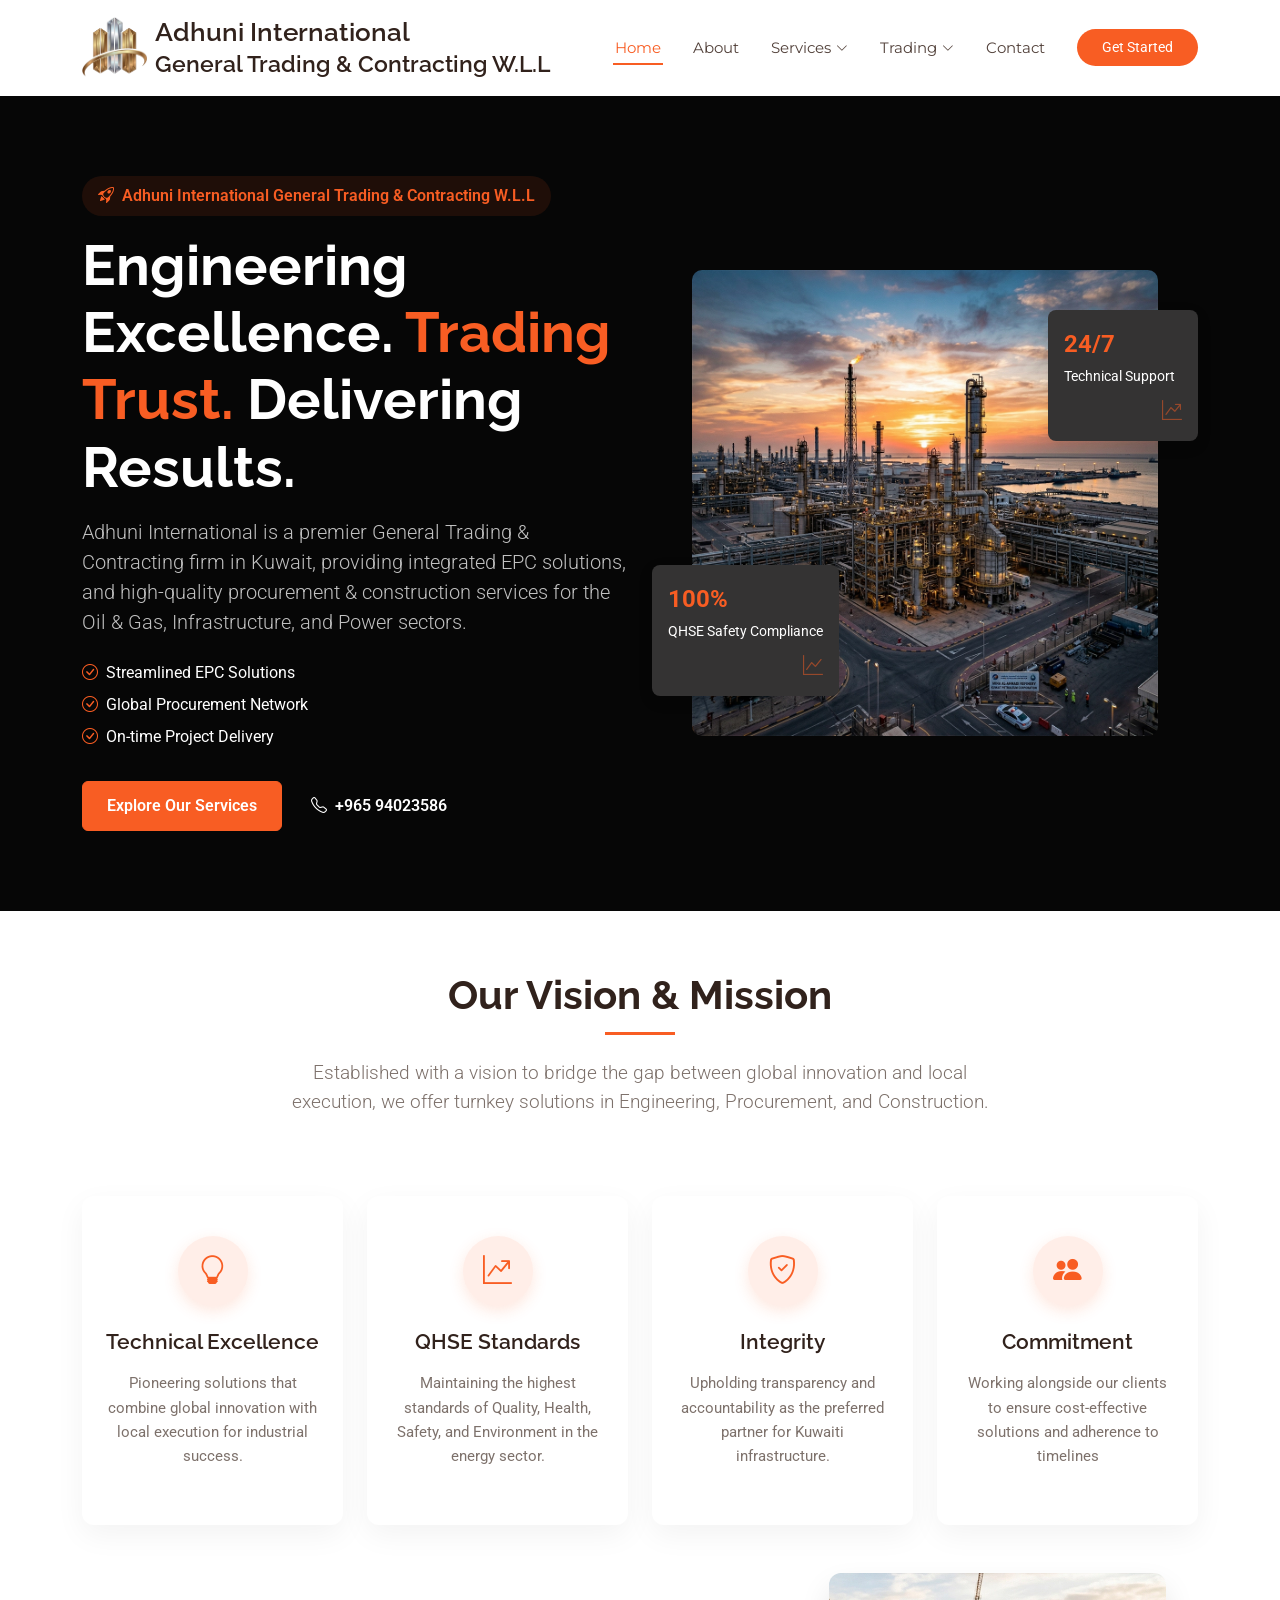
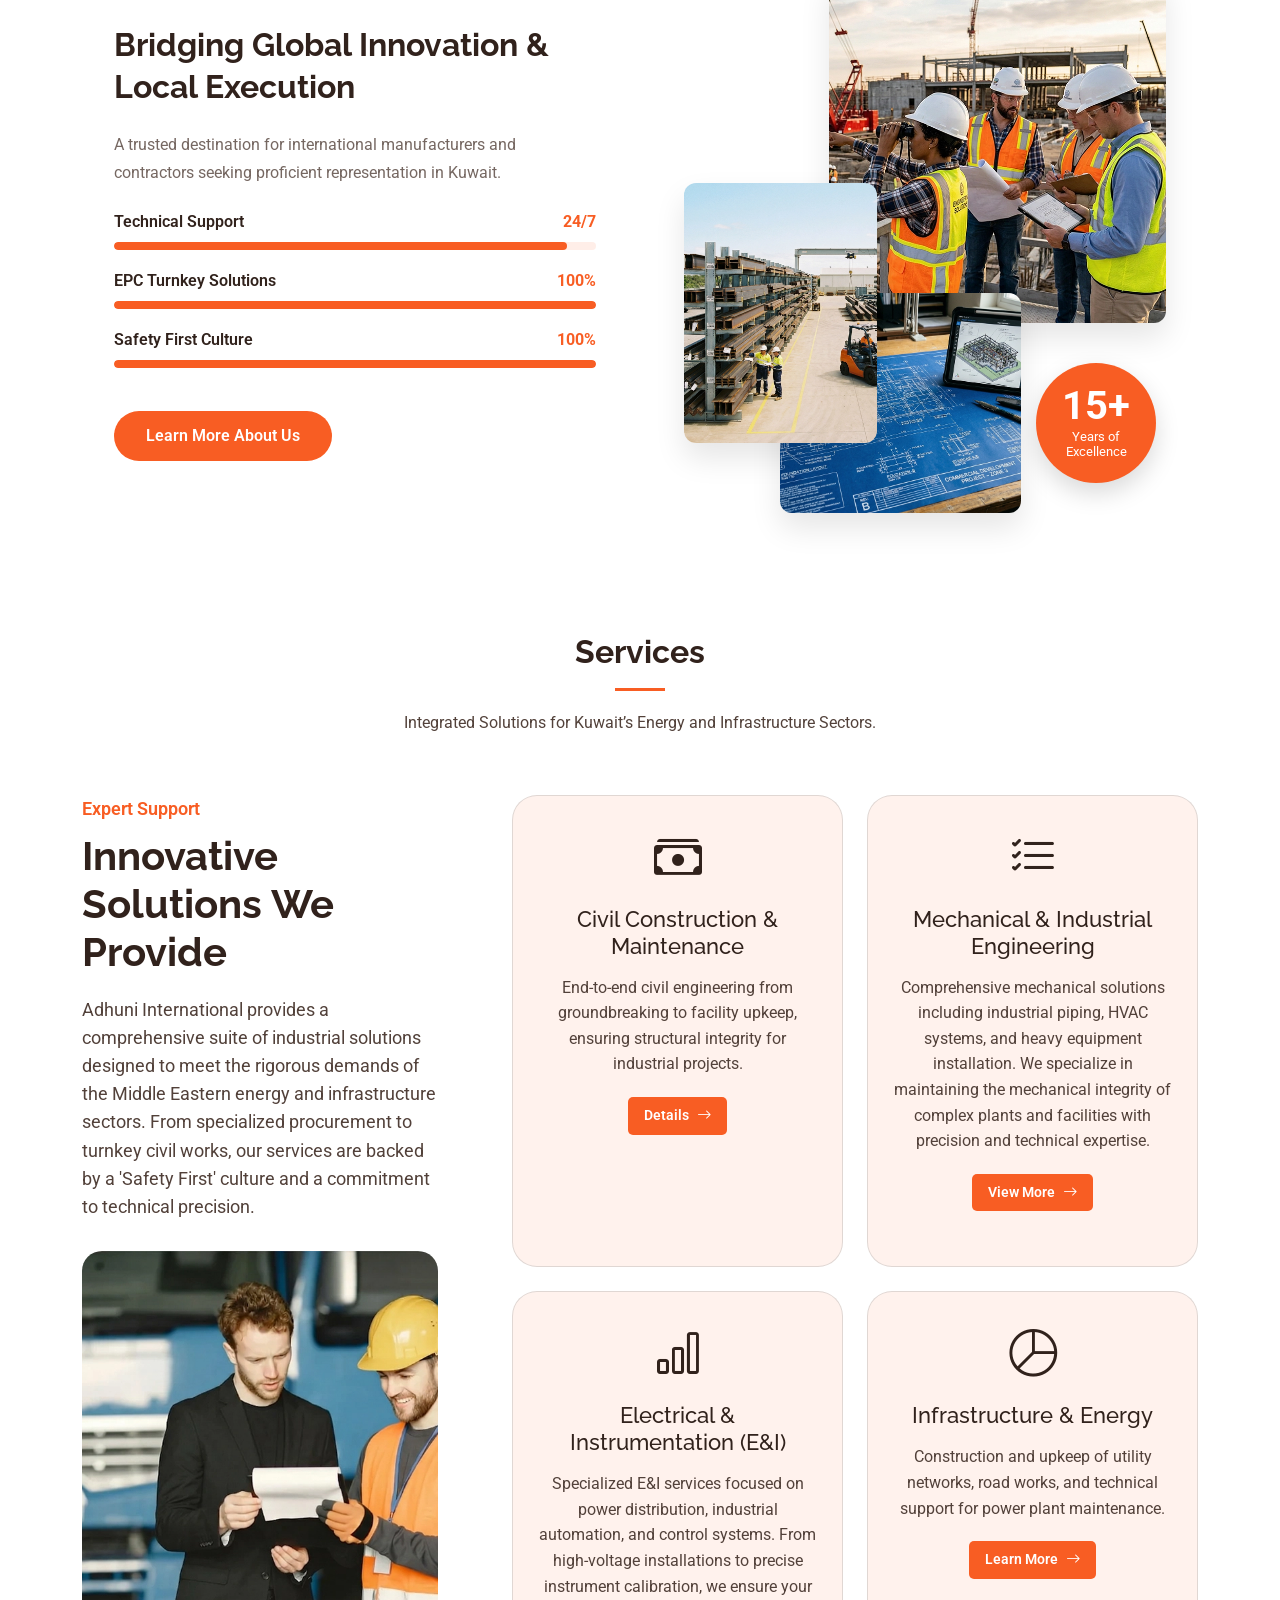
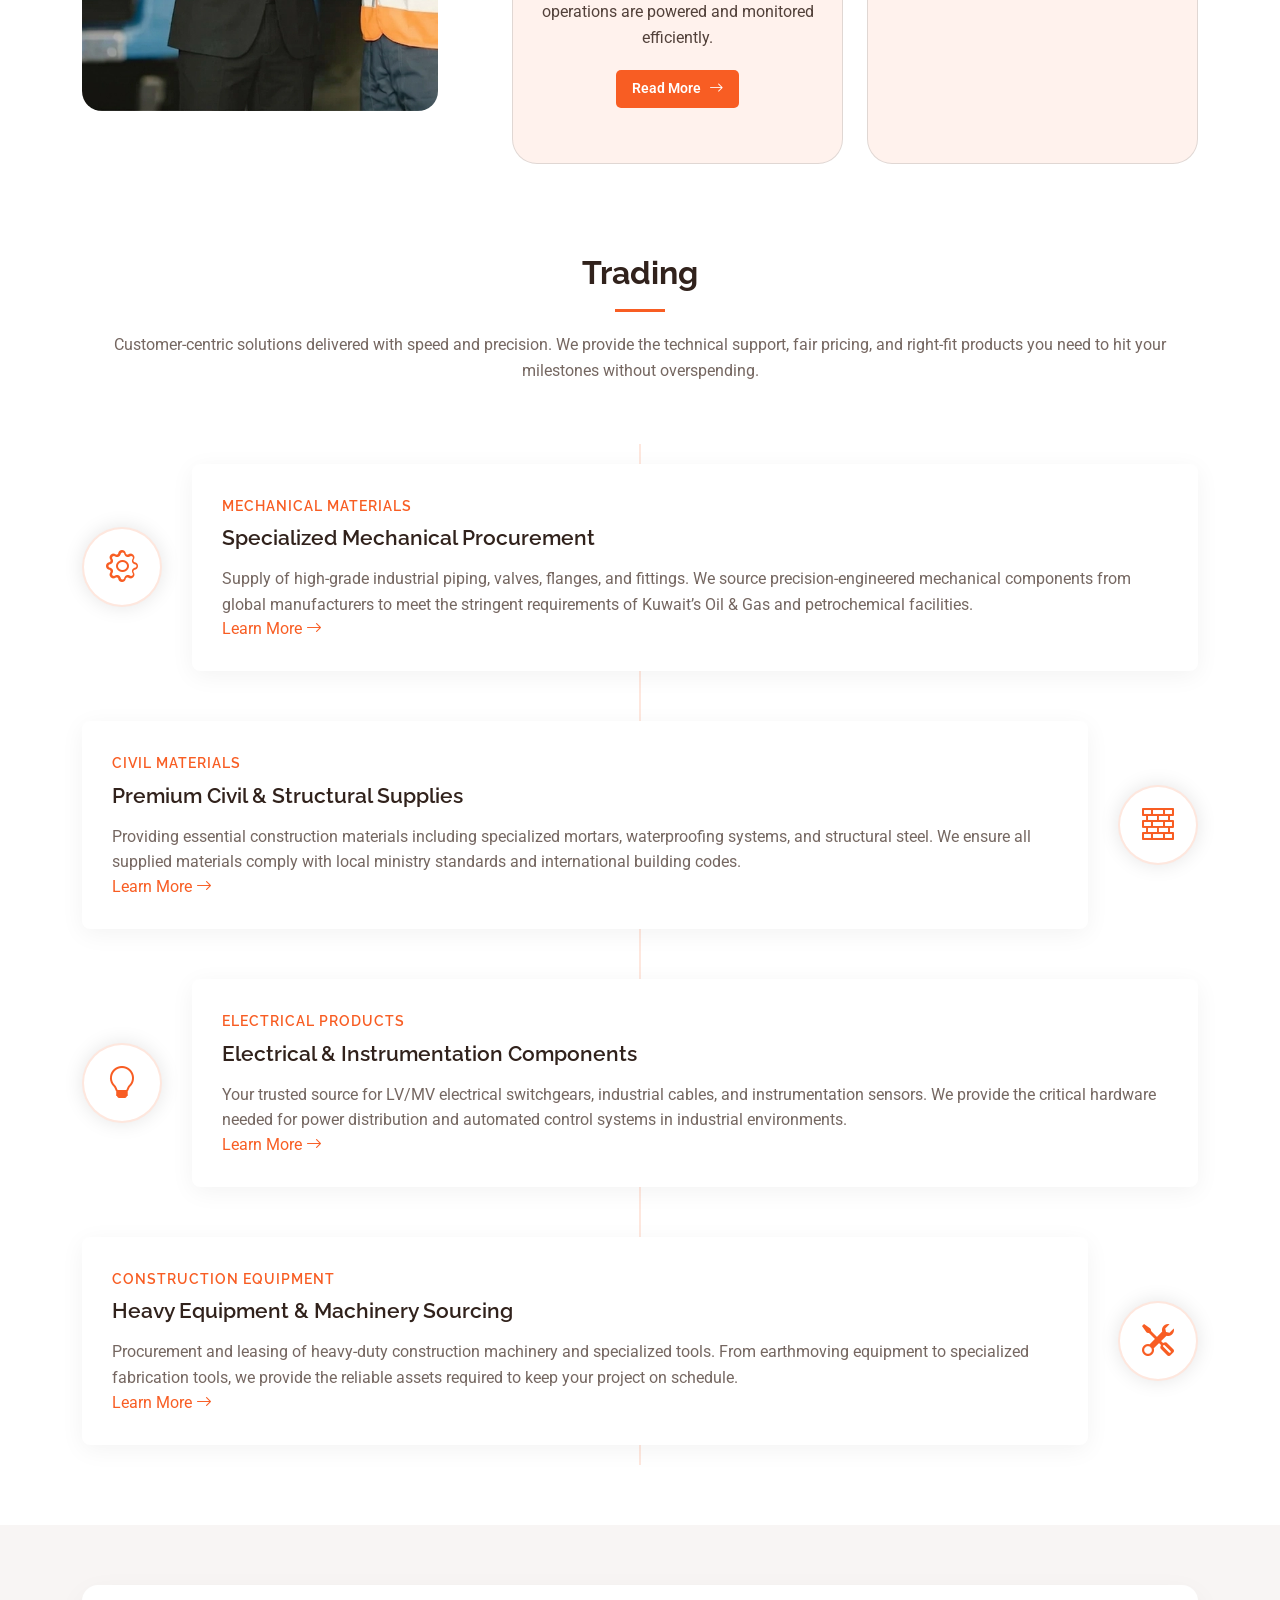
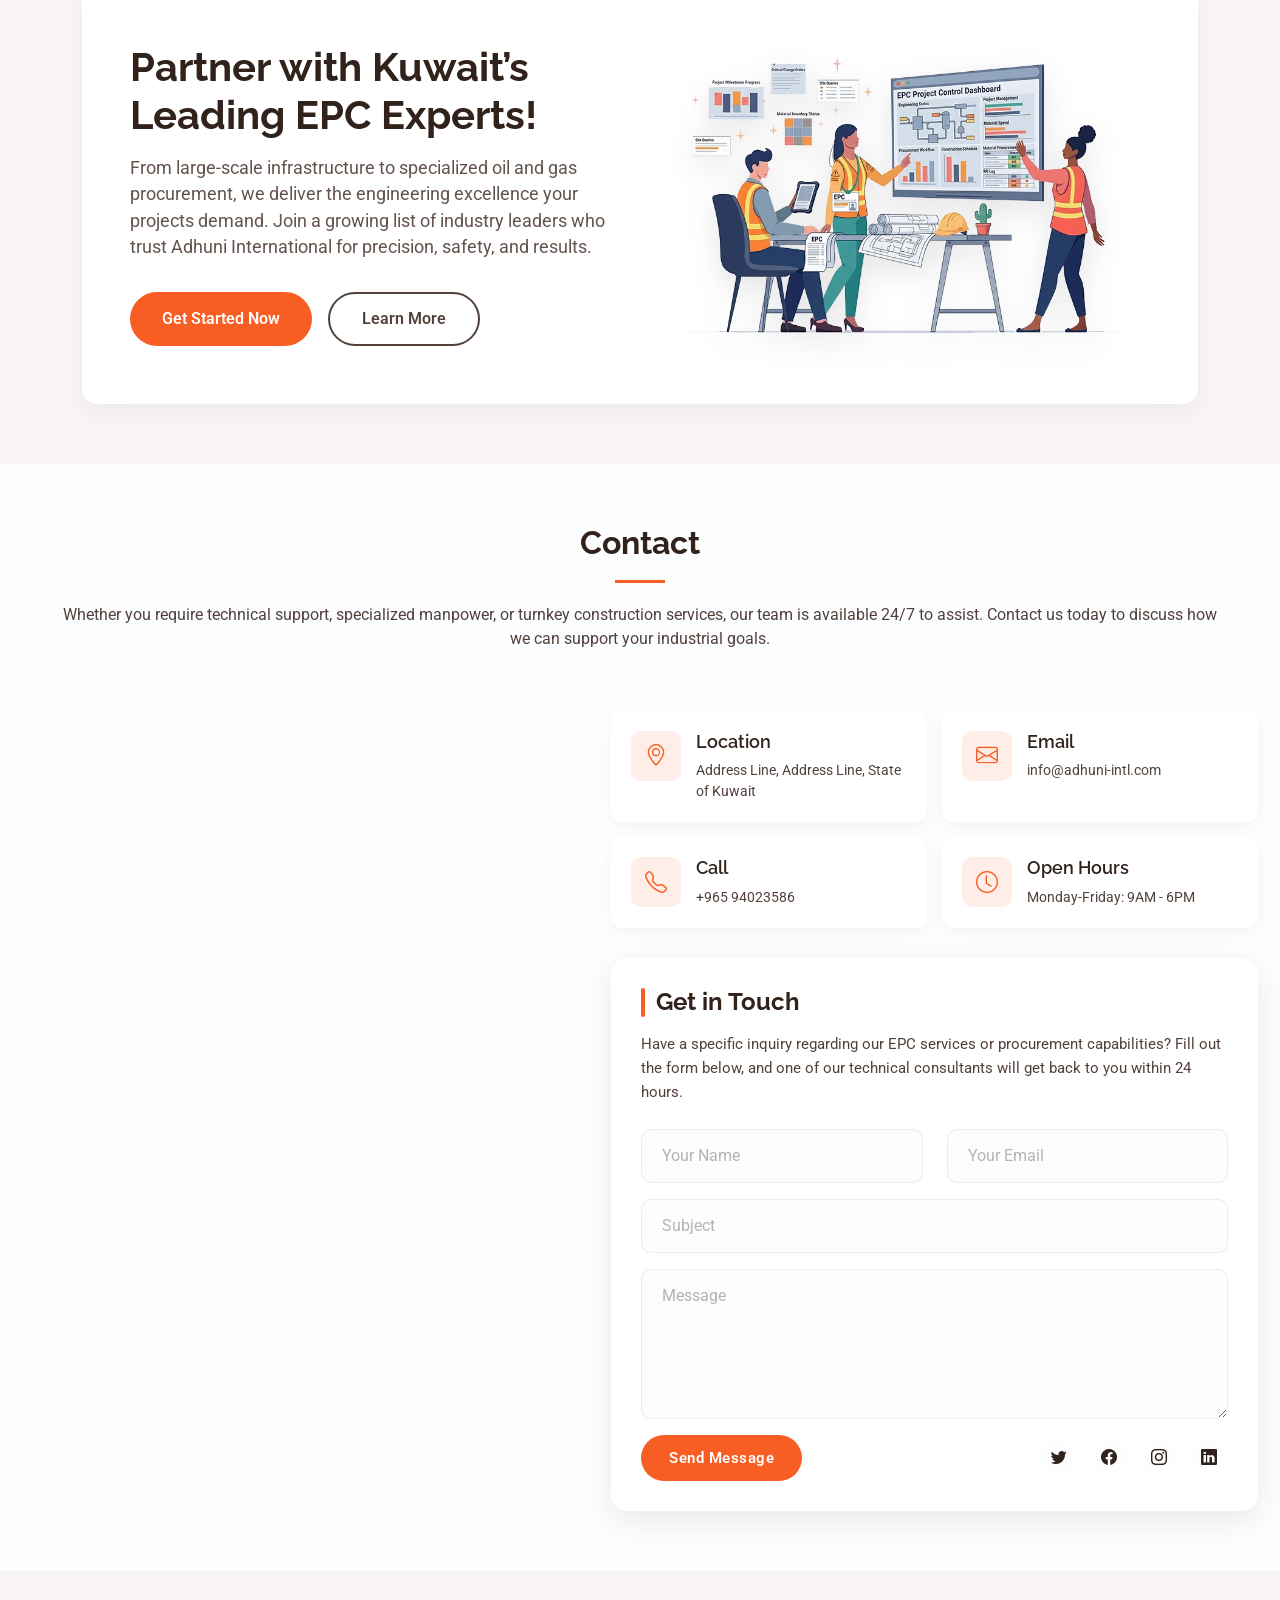
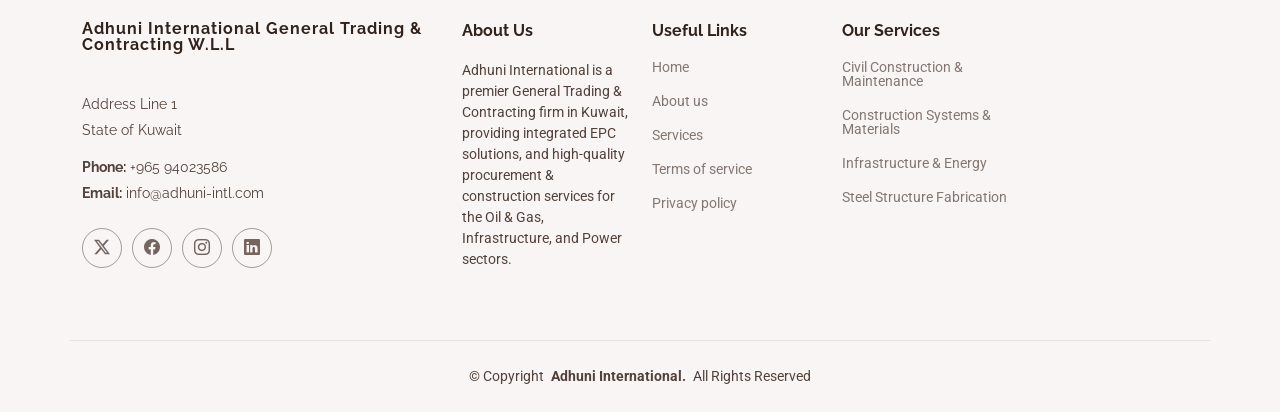
==== commit 5734294c: "Added Trading page" ====
--- a/index.html
+++ b/index.html
@@ -51,9 +51,17 @@
           <li class="dropdown"><a href="#services"><span>Services</span> <i class="bi bi-chevron-down toggle-dropdown"></i></a>
             <ul>
               <li><a href="service-details.html">Civil Construction & Maintenance</a></li>
-              <li><a href="service-details.html">Construction Systems & Materials</a></li>
+              <li><a href="service-details.html">Mechanical & Industrial Engineering</a></li>
+              <li><a href="service-details.html">Electrical & Instrumentation</a></li>
               <li><a href="service-details.html">Infrastructure & Energy</a></li>
-              <li><a href="service-details.html">Steel Structure Fabrication</a></li>
+            </ul>
+          </li>
+          <li class="dropdown"><a href="trading.html"><span>Trading</span> <i class="bi bi-chevron-down toggle-dropdown"></i></a>
+            <ul>
+              <li><a href="trading.html">Mechanical Materials</a></li>
+              <li><a href="trading.html">Civil Materials</a></li>
+              <li><a href="trading.html">Electrical Products</a></li>
+              <li><a href="trading.html">Construction Equipment</a></li>
             </ul>
           </li>
           <li><a href="#contact">Contact</a></li>
@@ -285,8 +293,8 @@
                           <i class="bi bi-list-check"></i>
                         </div>
                         <div class="service-info">
-                          <h3><a href="#">Construction Systems & Materials</a></h3>
-                          <p>High-performance building systems, specialized mortars, and waterproofing materials meeting rigorous Kuwaiti standards.</p>
+                          <h3><a href="#">Mechanical & Industrial Engineering</a></h3>
+                          <p>Comprehensive mechanical solutions including industrial piping, HVAC systems, and heavy equipment installation. We specialize in maintaining the mechanical integrity of complex plants and facilities with precision and technical expertise.</p>
                           <div class="service-action">
                             <a href="service-details.html" class="read-more-btn">View More <i class="bi bi-arrow-right"></i></a>
                           </div>
@@ -303,8 +311,8 @@
                           <i class="bi bi-bar-chart"></i>
                         </div>
                         <div class="service-info">
-                          <h3><a href="#">Infrastructure & Energy</a></h3>
-                          <p>Construction and upkeep of utility networks, road works, and technical support for power plant maintenance.</p>
+                          <h3><a href="#">Electrical & Instrumentation (E&I)</a></h3>
+                          <p>Specialized E&I services focused on power distribution, industrial automation, and control systems. From high-voltage installations to precise instrument calibration, we ensure your operations are powered and monitored efficiently.</p>
                           <div class="service-action">
                             <a href="service-details.html" class="read-more-btn">Read More <i class="bi bi-arrow-right"></i></a>
                           </div>
@@ -321,8 +329,8 @@
                           <i class="bi bi-pie-chart"></i>
                         </div>
                         <div class="service-info">
-                          <h3><a href="#">Steel Structure Fabrication</a></h3>
-                          <p>Precision-engineered steel frames, metal sheds, and custom welding tailored to complex industrial requirements.</p>
+                          <h3><a href="#">Infrastructure & Energy</a></h3>
+                          <p>Construction and upkeep of utility networks, road works, and technical support for power plant maintenance.</p>
                           <div class="service-action">
                             <a href="service-details.html" class="read-more-btn">Learn More <i class="bi bi-arrow-right"></i></a>
                           </div>
@@ -342,13 +350,13 @@
 
    
 
-       <!-- How We Work Section -->
+       <!-- Trading Section -->
     <section id="how-we-work" class="how-we-work section">
 
       <!-- Section Title -->
       <div class="container section-title" data-aos="fade-up">
-        <h2>How We Work</h2>
-        <p>We combine global procurement networks with local technical expertise to ensure a seamless transition from initial sourcing to final site delivery. Our four-step process is designed to minimize risk and maximize efficiency for every client.</p>
+        <h2>Trading</h2>
+        <p>Customer-centric solutions delivered with speed and precision. We provide the technical support, fair pricing, and right-fit products you need to hit your milestones without overspending.</p>
       </div><!-- End Section Title -->
 
       <div class="container" data-aos="fade-up" data-aos-delay="100">
@@ -358,12 +366,13 @@
           <div class="step-item" data-aos="fade-right" data-aos-delay="200">
             <div class="step-content">
               <div class="step-icon">
-                <i class="bi bi-lightbulb"></i>
+                <i class="bi bi-gear"></i>
               </div>
               <div class="step-info">
-                <span class="step-number">Step 01</span>
-                <h3>Trading</h3>
-                <p>Sourcing and supply of industrial materials, valves, and safety equipment through our global network.</p>
+                <span class="step-number">Mechanical Materials</span>
+                <h3>Specialized Mechanical Procurement</h3>
+                <p>Supply of high-grade industrial piping, valves, flanges, and fittings. We source precision-engineered mechanical components from global manufacturers to meet the stringent requirements of Kuwait’s Oil & Gas and petrochemical facilities.</p>
+                <a href="trading.html#mech" class="read-more-link">Learn More <i class="bi bi-arrow-right"></i></a>
               </div>
             </div>
           </div><!-- End Step Item -->
@@ -371,12 +380,13 @@
           <div class="step-item" data-aos="fade-left" data-aos-delay="300">
             <div class="step-content">
               <div class="step-icon">
-                <i class="bi bi-gear"></i>
+                <i class="bi bi-bricks"></i>
               </div>
               <div class="step-info">
-                <span class="step-number">Step 02</span>
-                <h3>Contracting</h3>
-                <p>Execution of civil construction, mechanical works, and large-scale infrastructure maintenance.</p>
+                <span class="step-number">Civil Materials</span>
+                <h3>Premium Civil & Structural Supplies</h3>
+                <p>Providing essential construction materials including specialized mortars, waterproofing systems, and structural steel. We ensure all supplied materials comply with local ministry standards and international building codes.</p>
+                <a href="trading.html#civil" class="read-more-link">Learn More <i class="bi bi-arrow-right"></i></a>
               </div>
             </div>
           </div><!-- End Step Item -->
@@ -384,12 +394,13 @@
           <div class="step-item" data-aos="fade-right" data-aos-delay="400">
             <div class="step-content">
               <div class="step-icon">
-                <i class="bi bi-bar-chart"></i>
+               <i class="bi bi-lightbulb"></i> 
               </div>
               <div class="step-info">
-                <span class="step-number">Step 03</span>
-                <h3>Services</h3>
-                <p>Specialized manpower supply, equipment leasing, and logistics support for seamless operations.</p>
+                <span class="step-number">Electrical Products</span>
+                <h3>Electrical & Instrumentation Components</h3>
+                <p>Your trusted source for LV/MV electrical switchgears, industrial cables, and instrumentation sensors. We provide the critical hardware needed for power distribution and automated control systems in industrial environments.</p>
+                <a href="trading.html#electrical" class="read-more-link">Learn More <i class="bi bi-arrow-right"></i></a>
               </div>
             </div>
           </div><!-- End Step Item -->
@@ -397,12 +408,13 @@
           <div class="step-item" data-aos="fade-left" data-aos-delay="500">
             <div class="step-content">
               <div class="step-icon">
-                <i class="bi bi-check2-circle"></i>
+                <i class="bi bi-tools"></i>
               </div>
               <div class="step-info">
-                <span class="step-number">Step 04</span>
-                <h3>Delivery</h3>
-                <p>Ensuring on-time project completion with a "Safety First" culture and dedicated post-project support.</p>
+                <span class="step-number">Construction Equipment</span>
+                <h3>Heavy Equipment & Machinery Sourcing</h3>
+                <p>Procurement and leasing of heavy-duty construction machinery and specialized tools. From earthmoving equipment to specialized fabrication tools, we provide the reliable assets required to keep your project on schedule.</p>
+                <a href="trading.html#construction" class="read-more-link">Learn More <i class="bi bi-arrow-right"></i></a>
               </div>
             </div>
           </div><!-- End Step Item -->
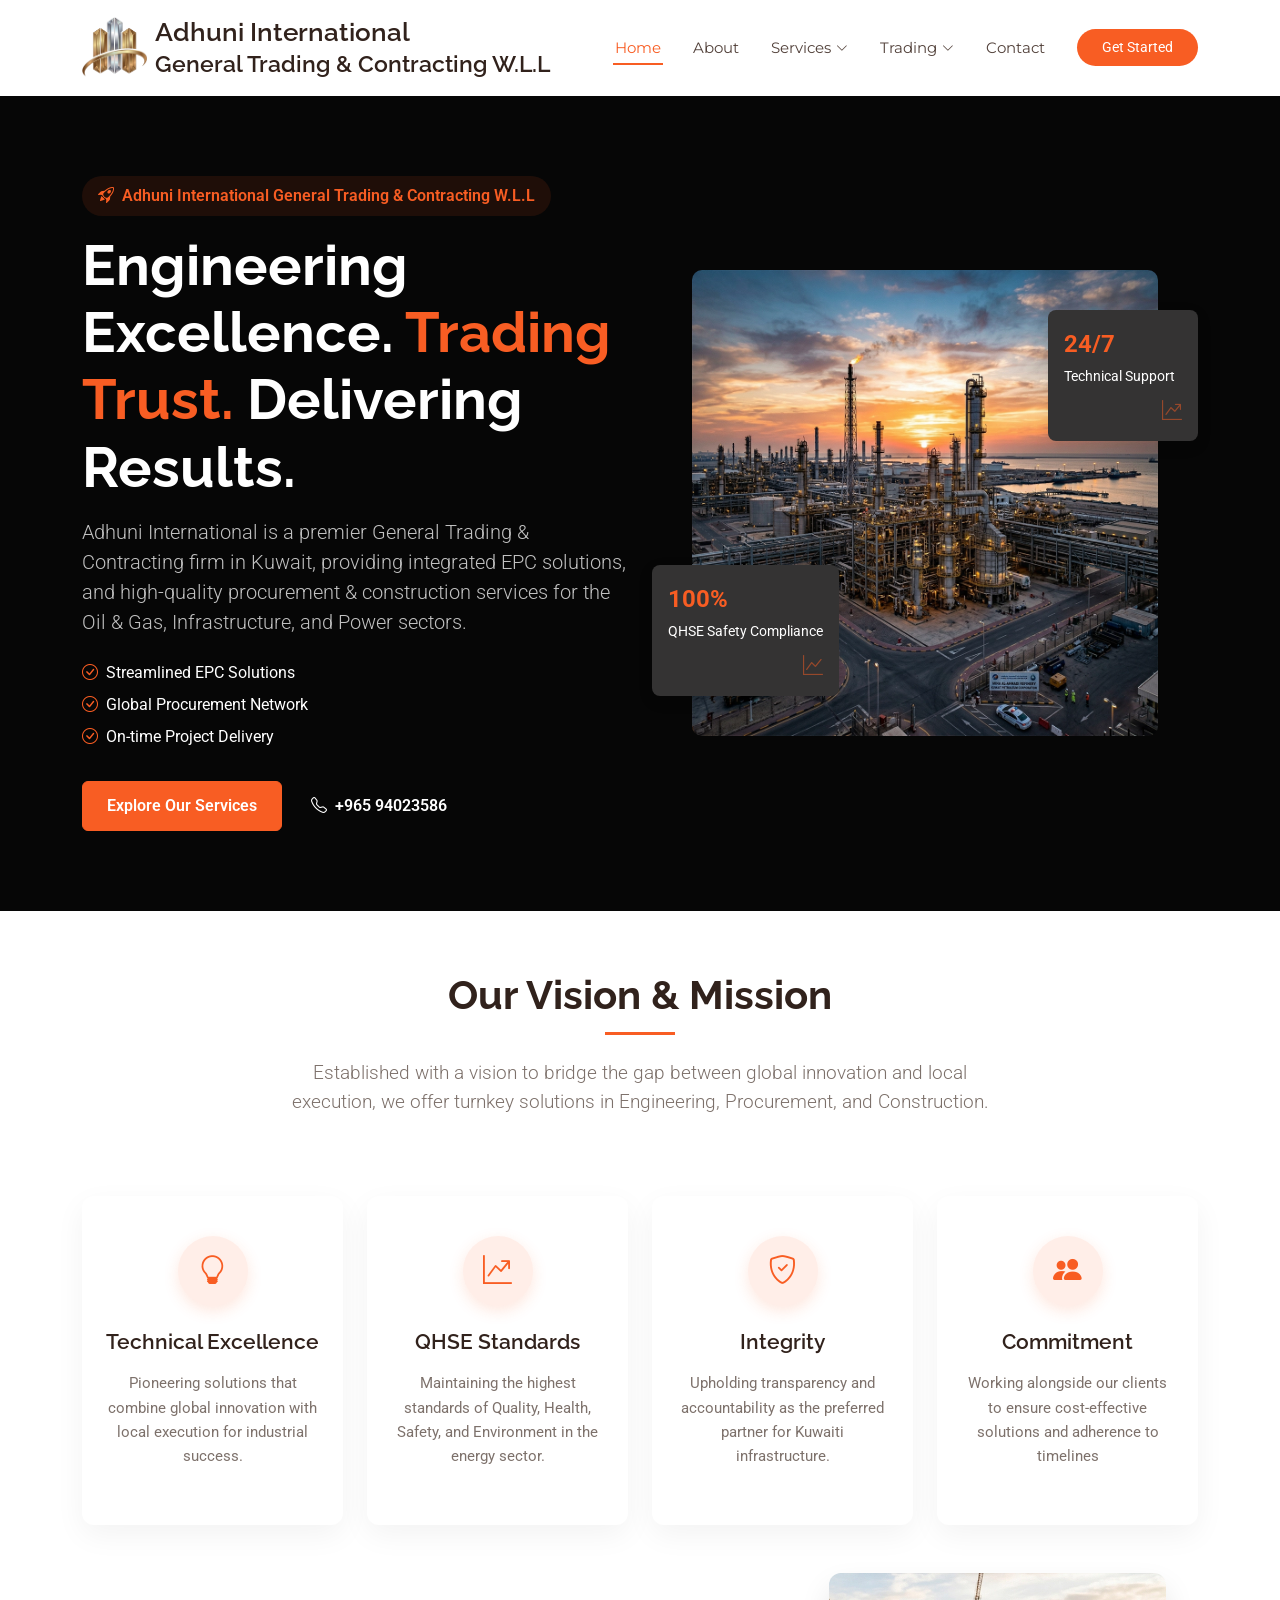
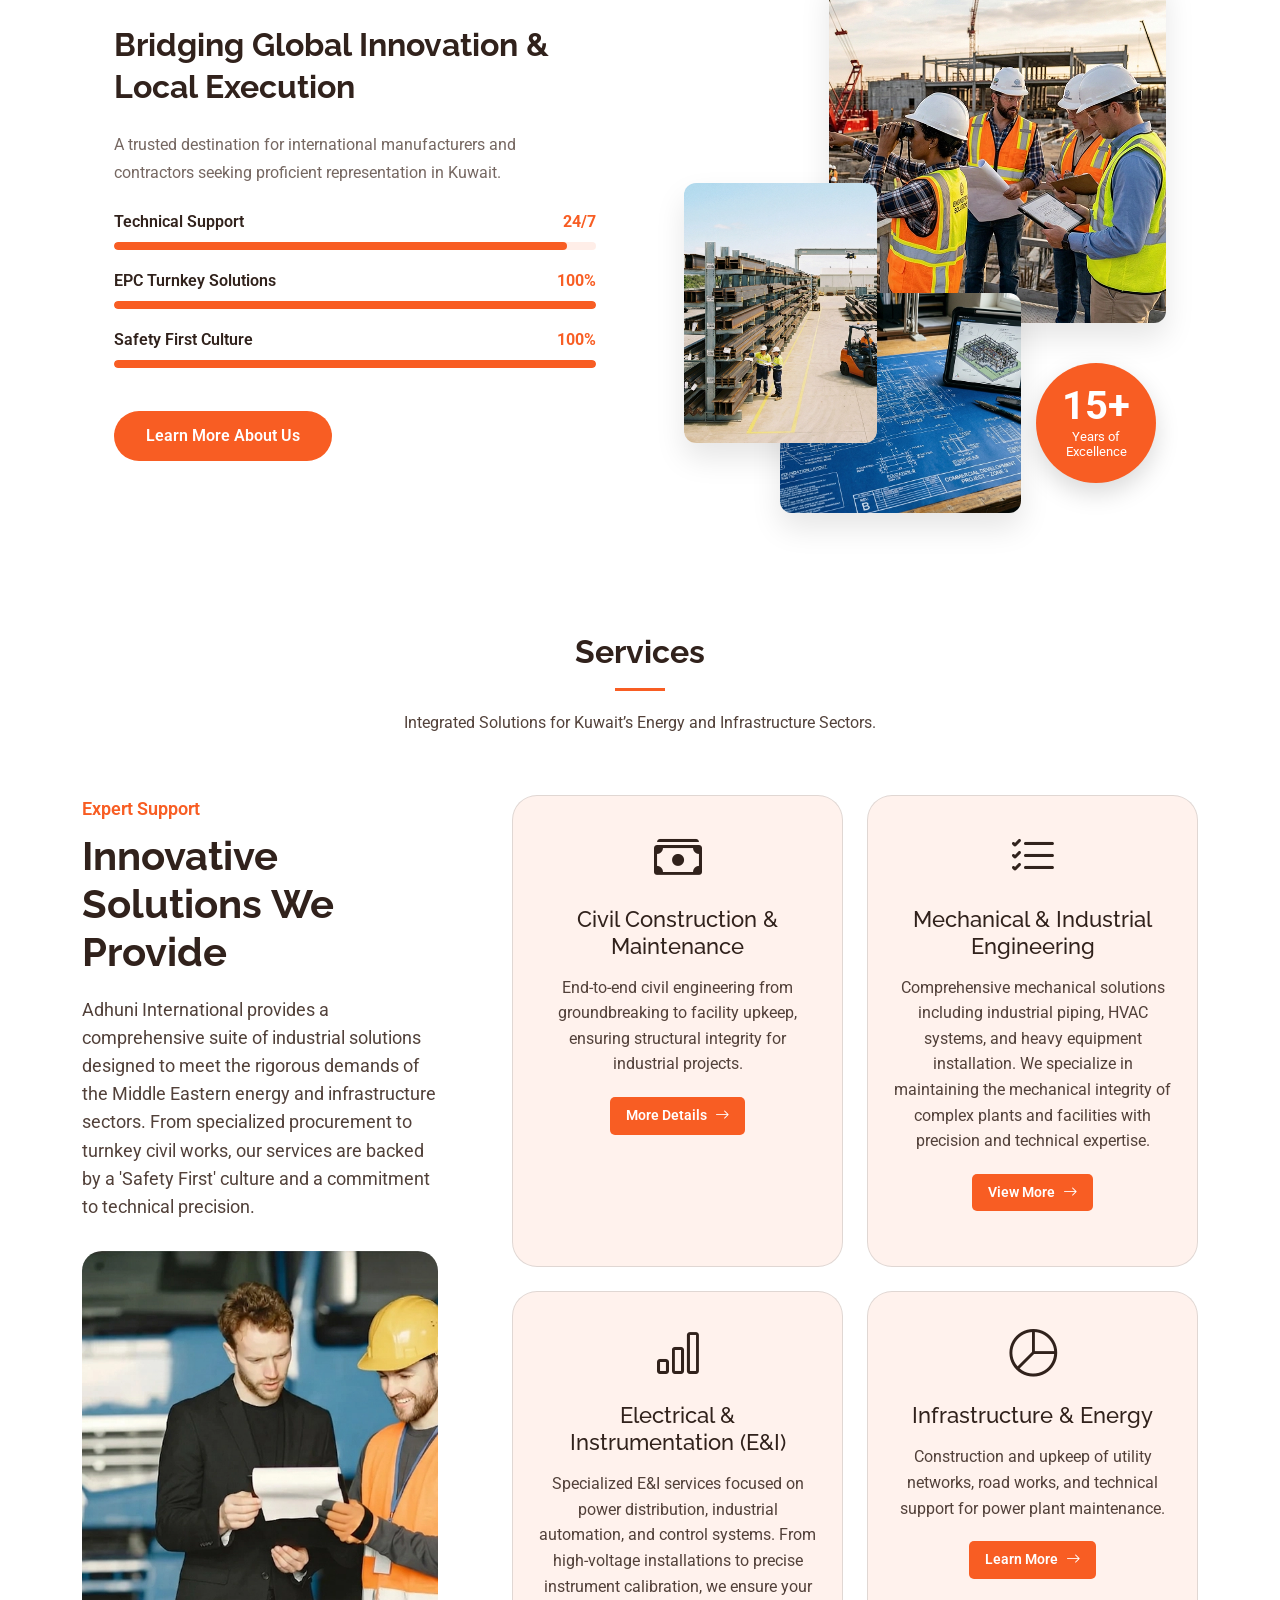
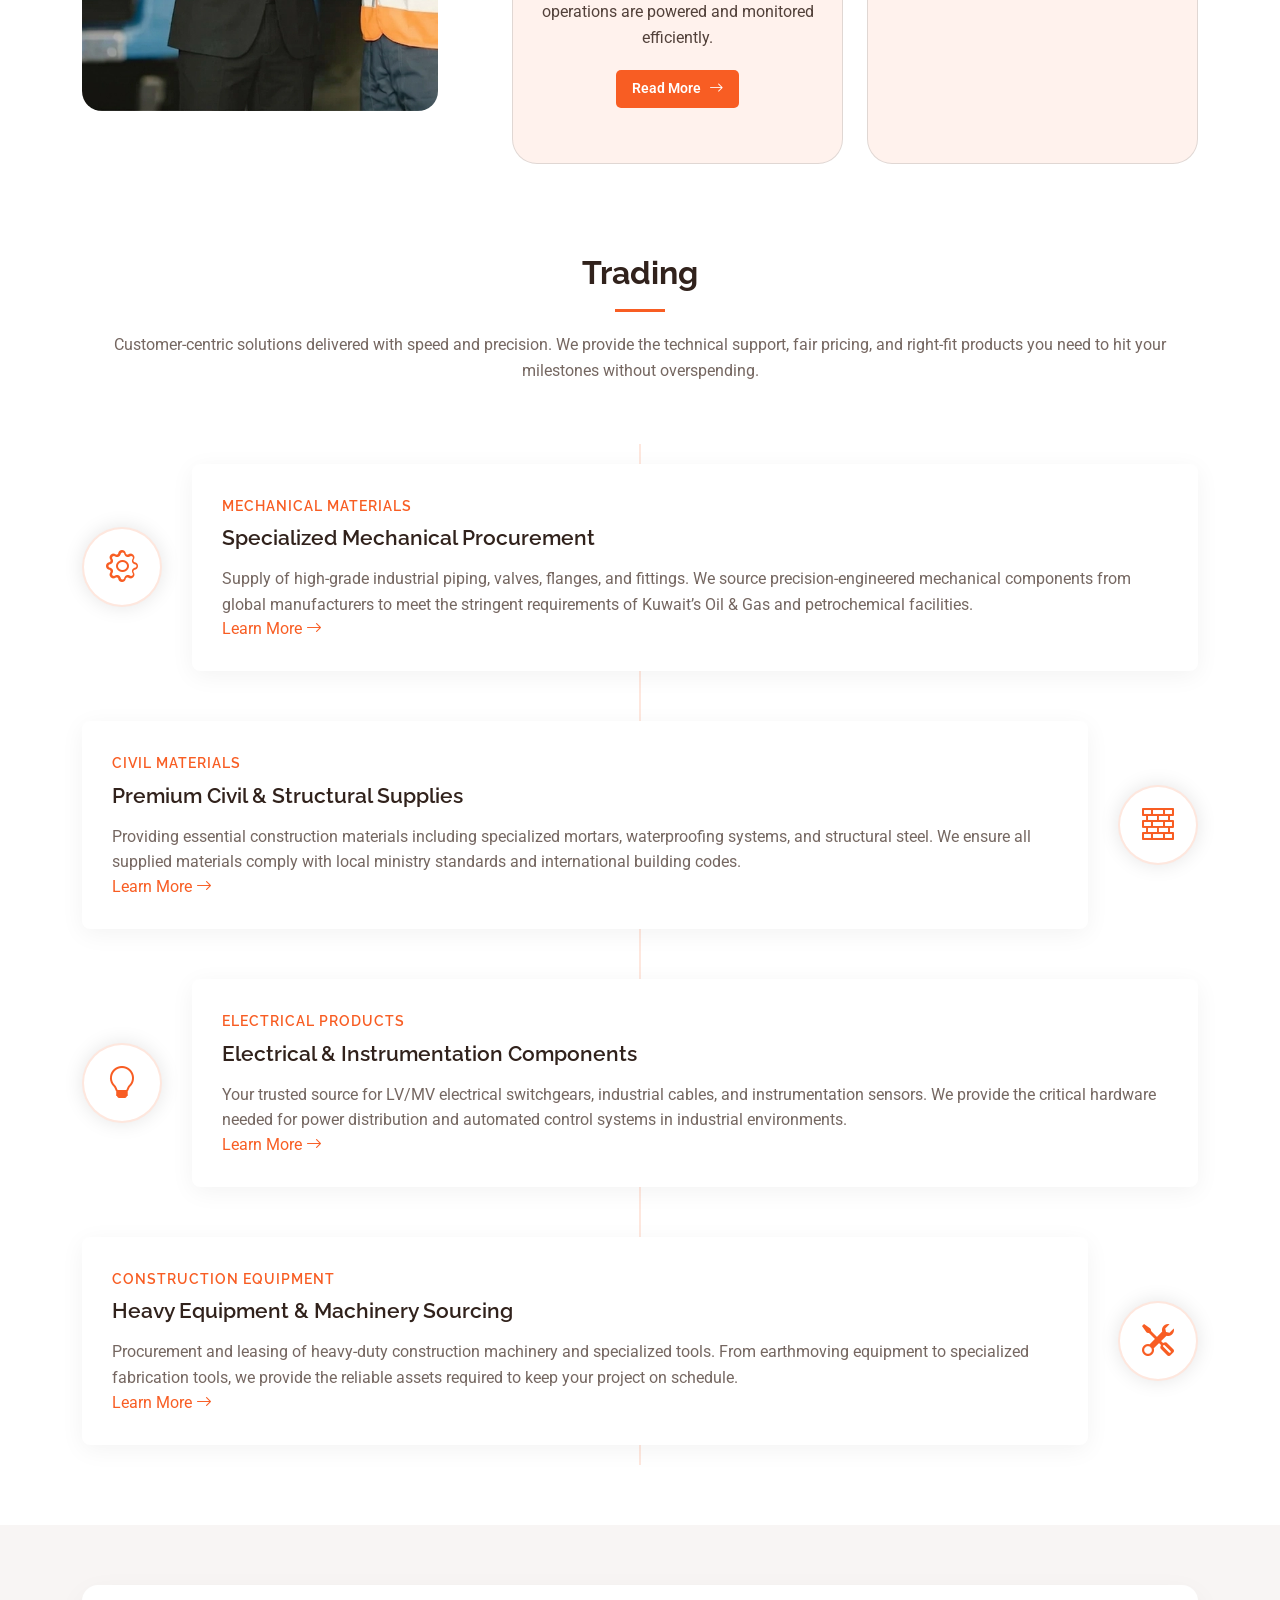
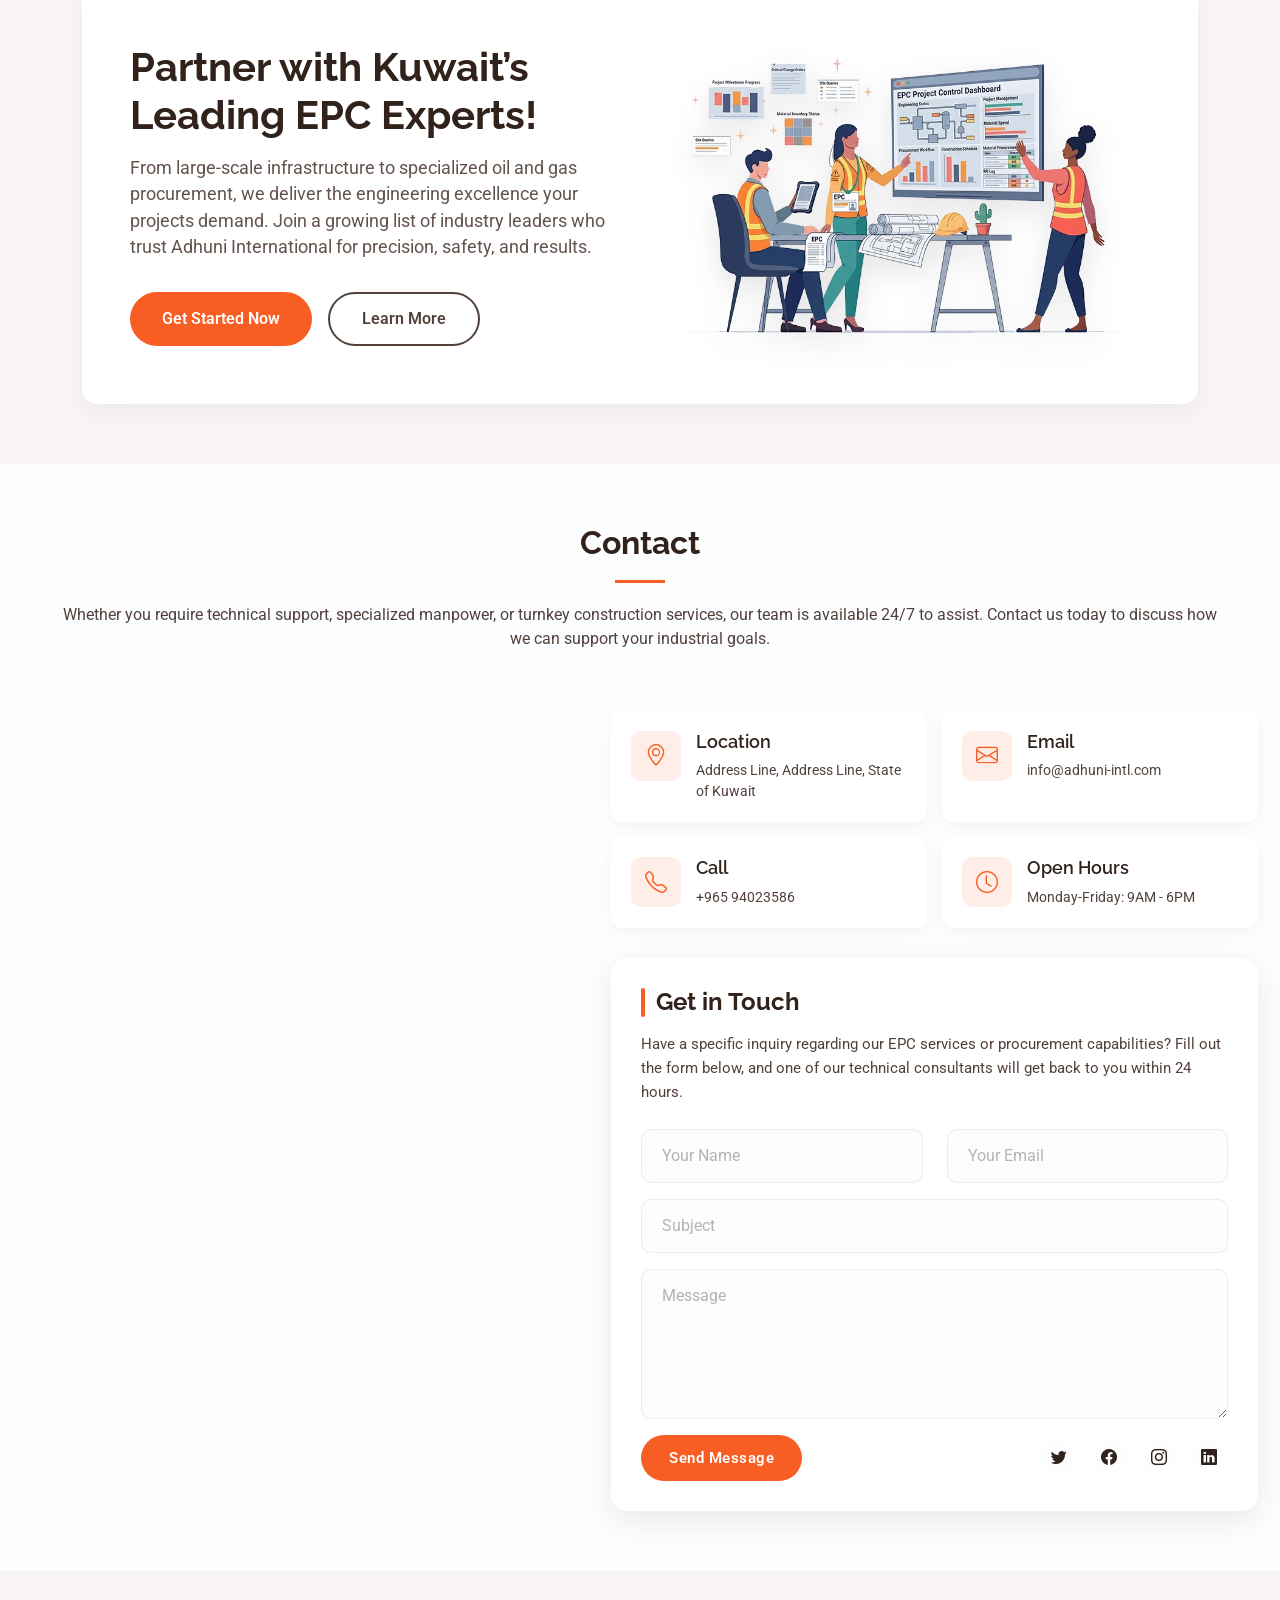
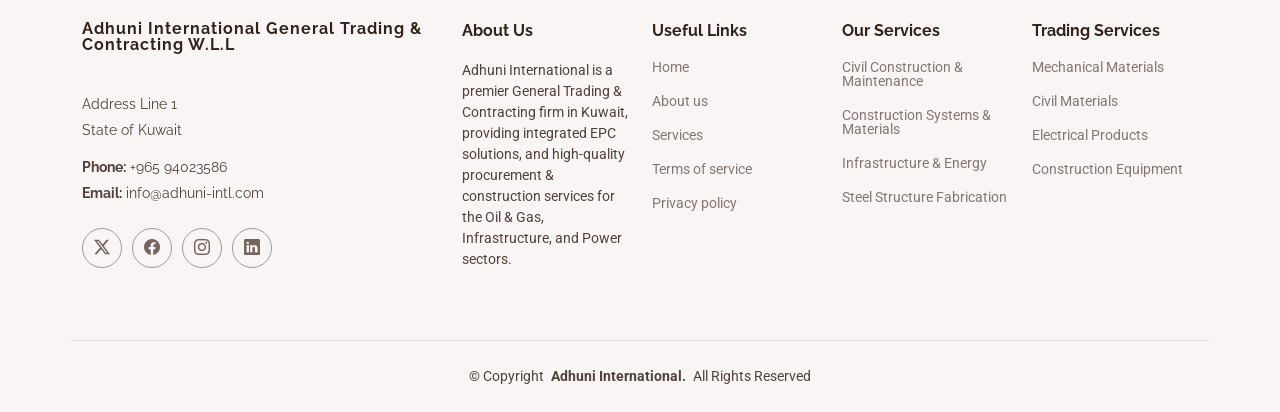
==== commit 14bbf76d: "Added About page, services page, contact page, Readme etc." ====
--- a/index.html
+++ b/index.html
@@ -47,8 +47,8 @@
       <nav id="navmenu" class="navmenu">
         <ul>
           <li><a href="#hero" class="active">Home</a></li>
-          <li><a href="#about">About</a></li>
-          <li class="dropdown"><a href="#services"><span>Services</span> <i class="bi bi-chevron-down toggle-dropdown"></i></a>
+          <li><a href="about.html#about">About</a></li>
+          <li class="dropdown"><a href="service-details.html#services"><span>Services</span> <i class="bi bi-chevron-down toggle-dropdown"></i></a>
             <ul>
               <li><a href="service-details.html">Civil Construction & Maintenance</a></li>
               <li><a href="service-details.html">Mechanical & Industrial Engineering</a></li>
@@ -56,7 +56,7 @@
               <li><a href="service-details.html">Infrastructure & Energy</a></li>
             </ul>
           </li>
-          <li class="dropdown"><a href="trading.html"><span>Trading</span> <i class="bi bi-chevron-down toggle-dropdown"></i></a>
+          <li class="dropdown"><a href="trading.html#how-we-work"><span>Trading</span> <i class="bi bi-chevron-down toggle-dropdown"></i></a>
             <ul>
               <li><a href="trading.html">Mechanical Materials</a></li>
               <li><a href="trading.html">Civil Materials</a></li>
@@ -64,7 +64,7 @@
               <li><a href="trading.html">Construction Equipment</a></li>
             </ul>
           </li>
-          <li><a href="#contact">Contact</a></li>
+          <li><a href="contact.html#contact">Contact</a></li>
         </ul>
         <i class="mobile-nav-toggle d-xl-none bi bi-list"></i>
       </nav>
@@ -278,7 +278,7 @@
                           <h3><a href="#">Civil Construction & Maintenance</a></h3>
                           <p>End-to-end civil engineering from groundbreaking to facility upkeep, ensuring structural integrity for industrial projects.</p>
                           <div class="service-action">
-                            <a href="service-details.html" class="read-more-btn">Details <i class="bi bi-arrow-right"></i></a>
+                            <a href="service-details.html" class="read-more-btn">More Details <i class="bi bi-arrow-right"></i></a>
                           </div>
                         </div>
                       </div>
@@ -508,7 +508,7 @@
               <h3>Get in Touch</h3>
               <p>Have a specific inquiry regarding our EPC services or procurement capabilities? Fill out the form below, and one of our technical consultants will get back to you within 24 hours.</p>
 
-              <form action="forms/contact.php" method="post" class="php-email-form">
+              <form action="#" method="post" class="php-email-form">
                 <div class="row">
                   <div class="col-md-6 form-group">
                     <input type="text" name="name" class="form-control" id="name" placeholder="Your Name" required="">
@@ -579,8 +579,8 @@
           <h4>Useful Links</h4>
           <ul>
             <li><a href="#">Home</a></li>
-            <li><a href="#">About us</a></li>
-            <li><a href="#">Services</a></li>
+            <li><a href="about.html">About us</a></li>
+            <li><a href="service-details.html">Services</a></li>
             <li><a href="#">Terms of service</a></li>
             <li><a href="#">Privacy policy</a></li>
           </ul>
@@ -596,7 +596,15 @@
           </ul>
         </div>
 
-        
+        <div class="col-lg-2 col-md-3 footer-links">
+          <h4>Trading Services</h4>
+        <ul>
+              <li><a href="trading.html">Mechanical Materials</a></li>
+              <li><a href="trading.html">Civil Materials</a></li>
+              <li><a href="trading.html">Electrical Products</a></li>
+              <li><a href="trading.html">Construction Equipment</a></li>
+            </ul>
+        </div>
 
       </div>
     </div>
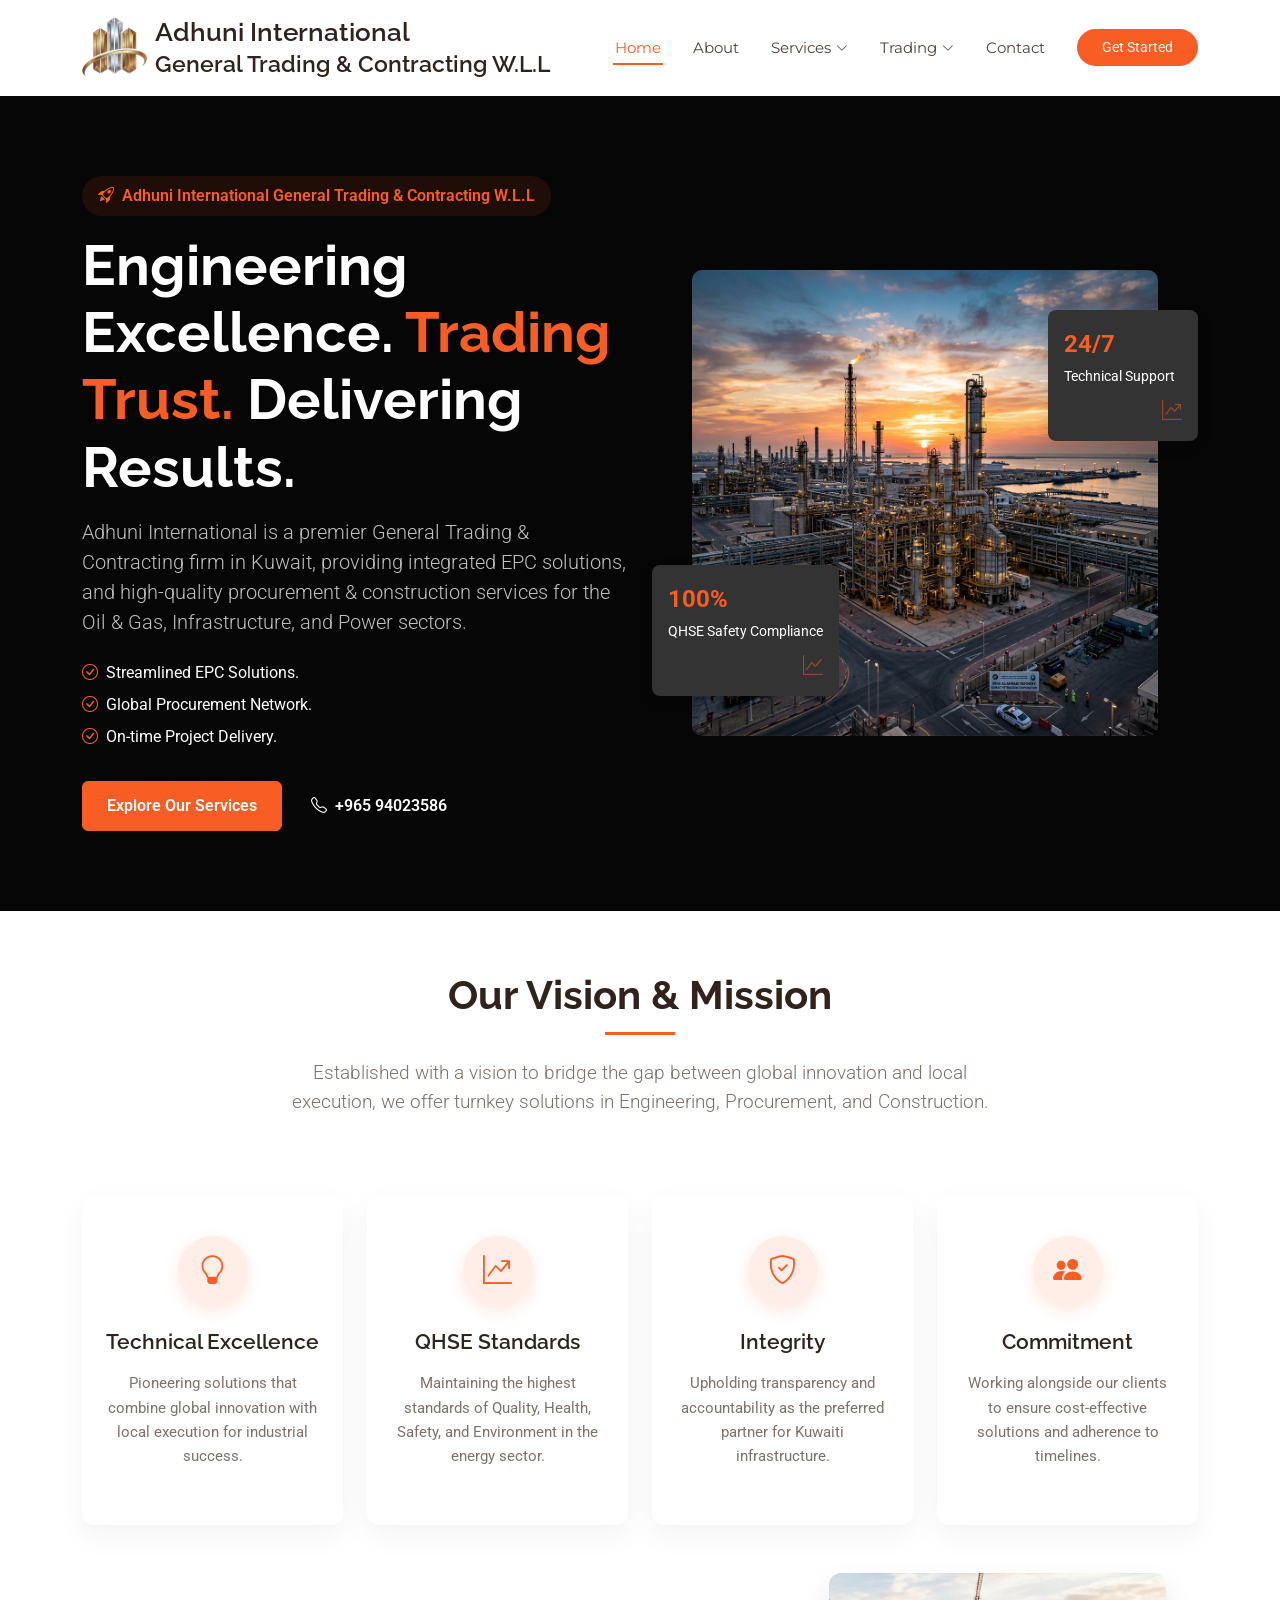
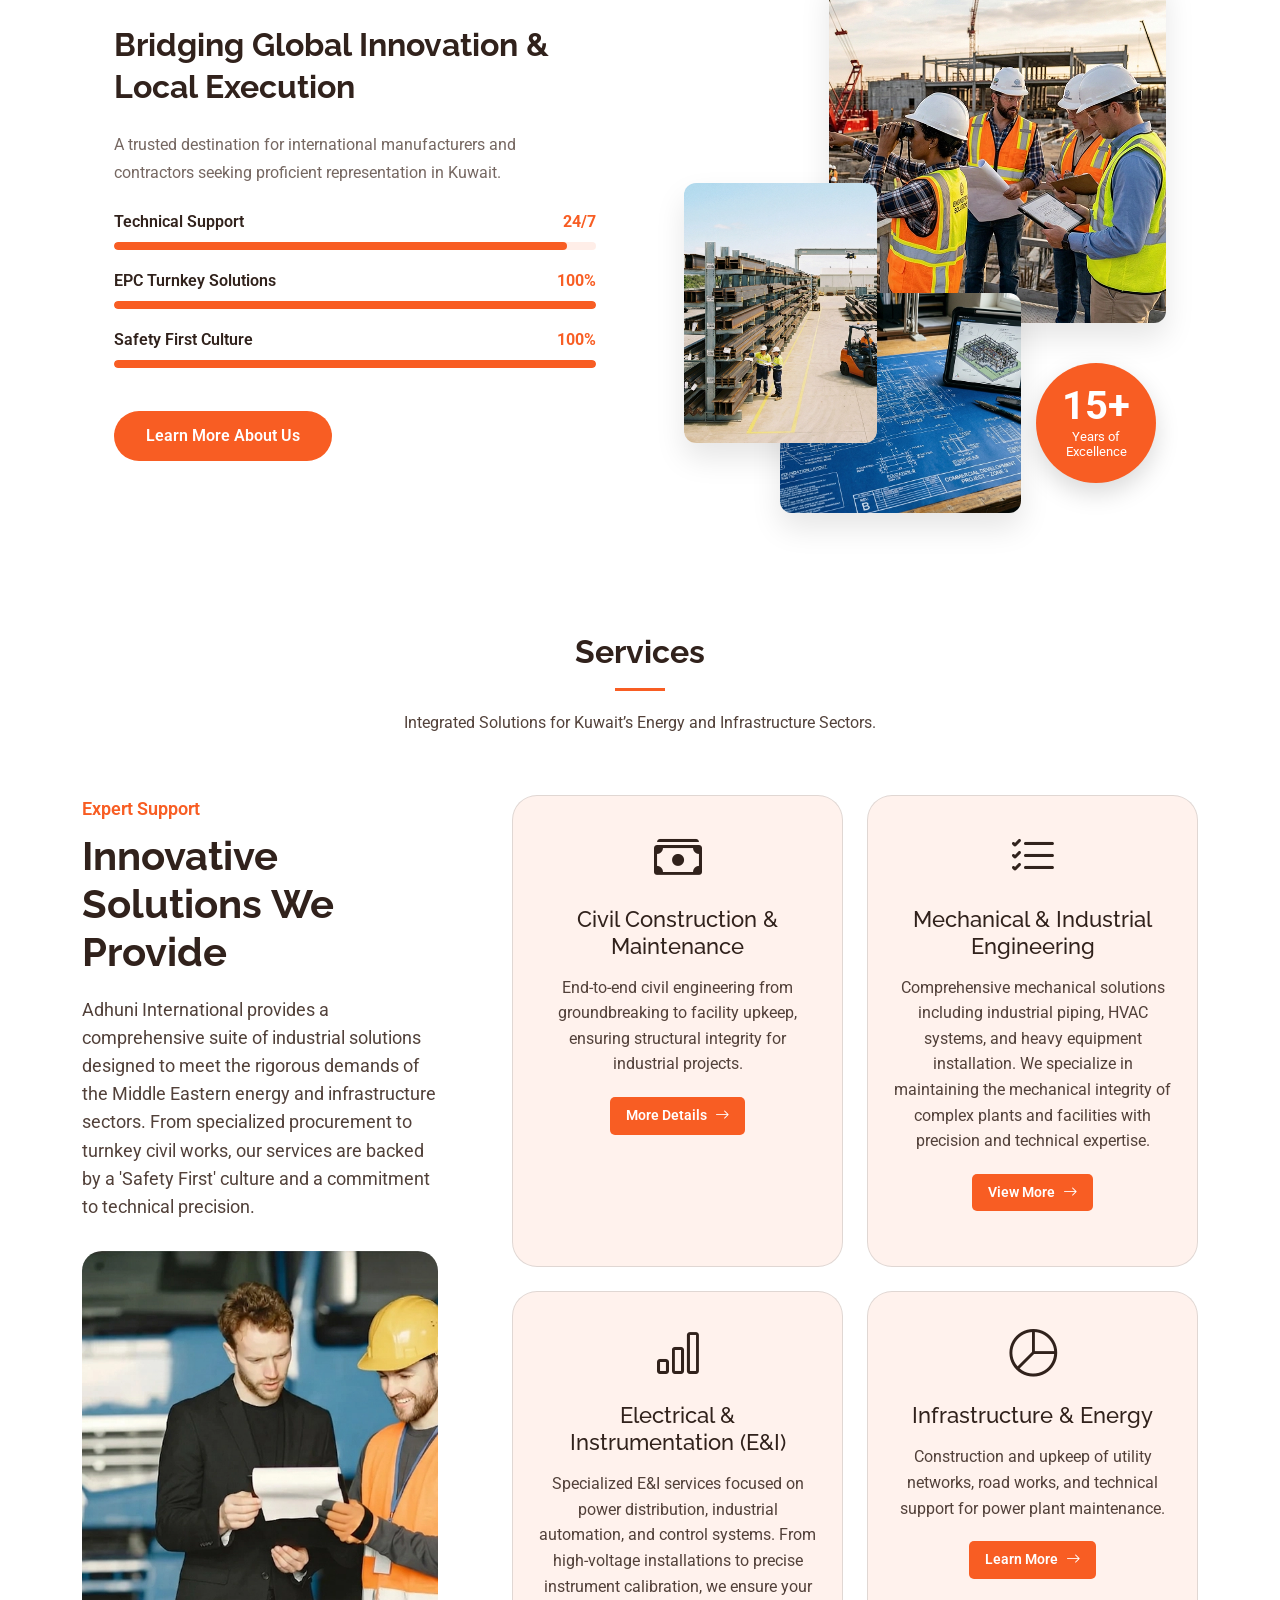
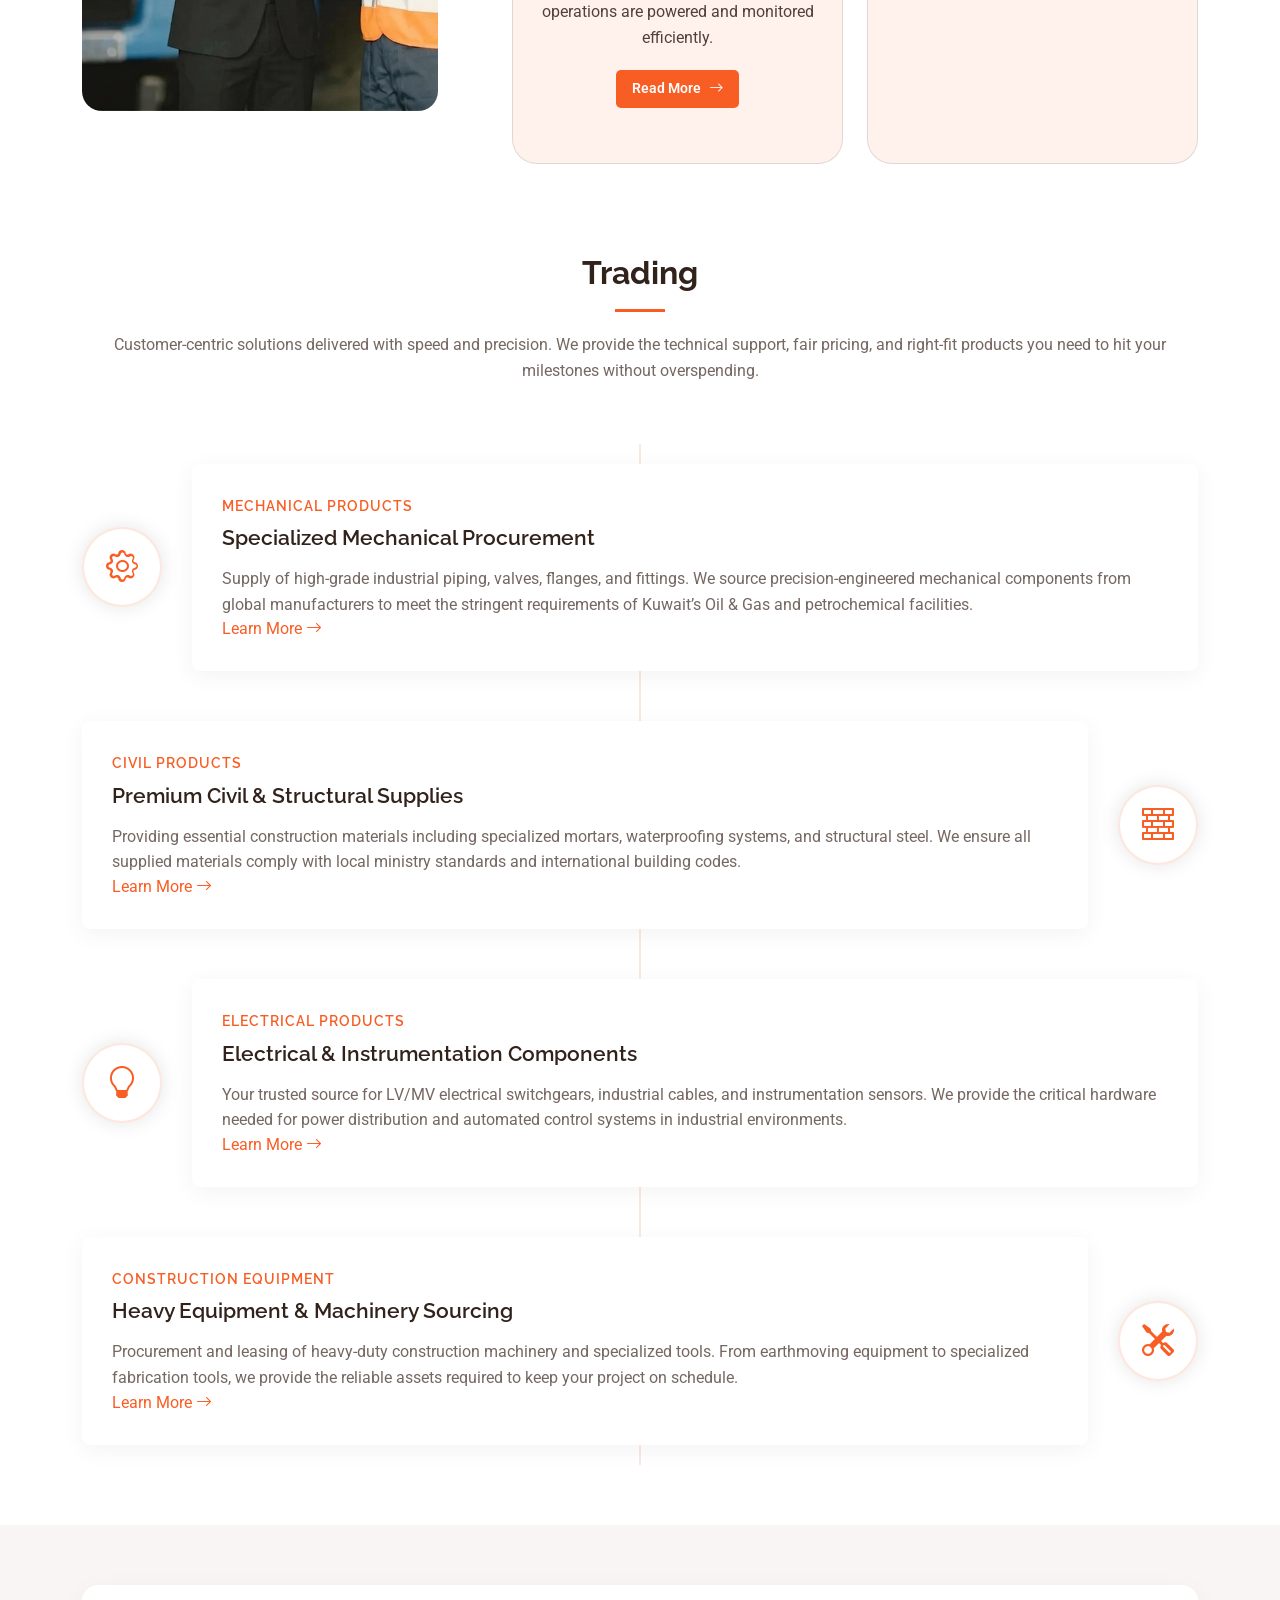
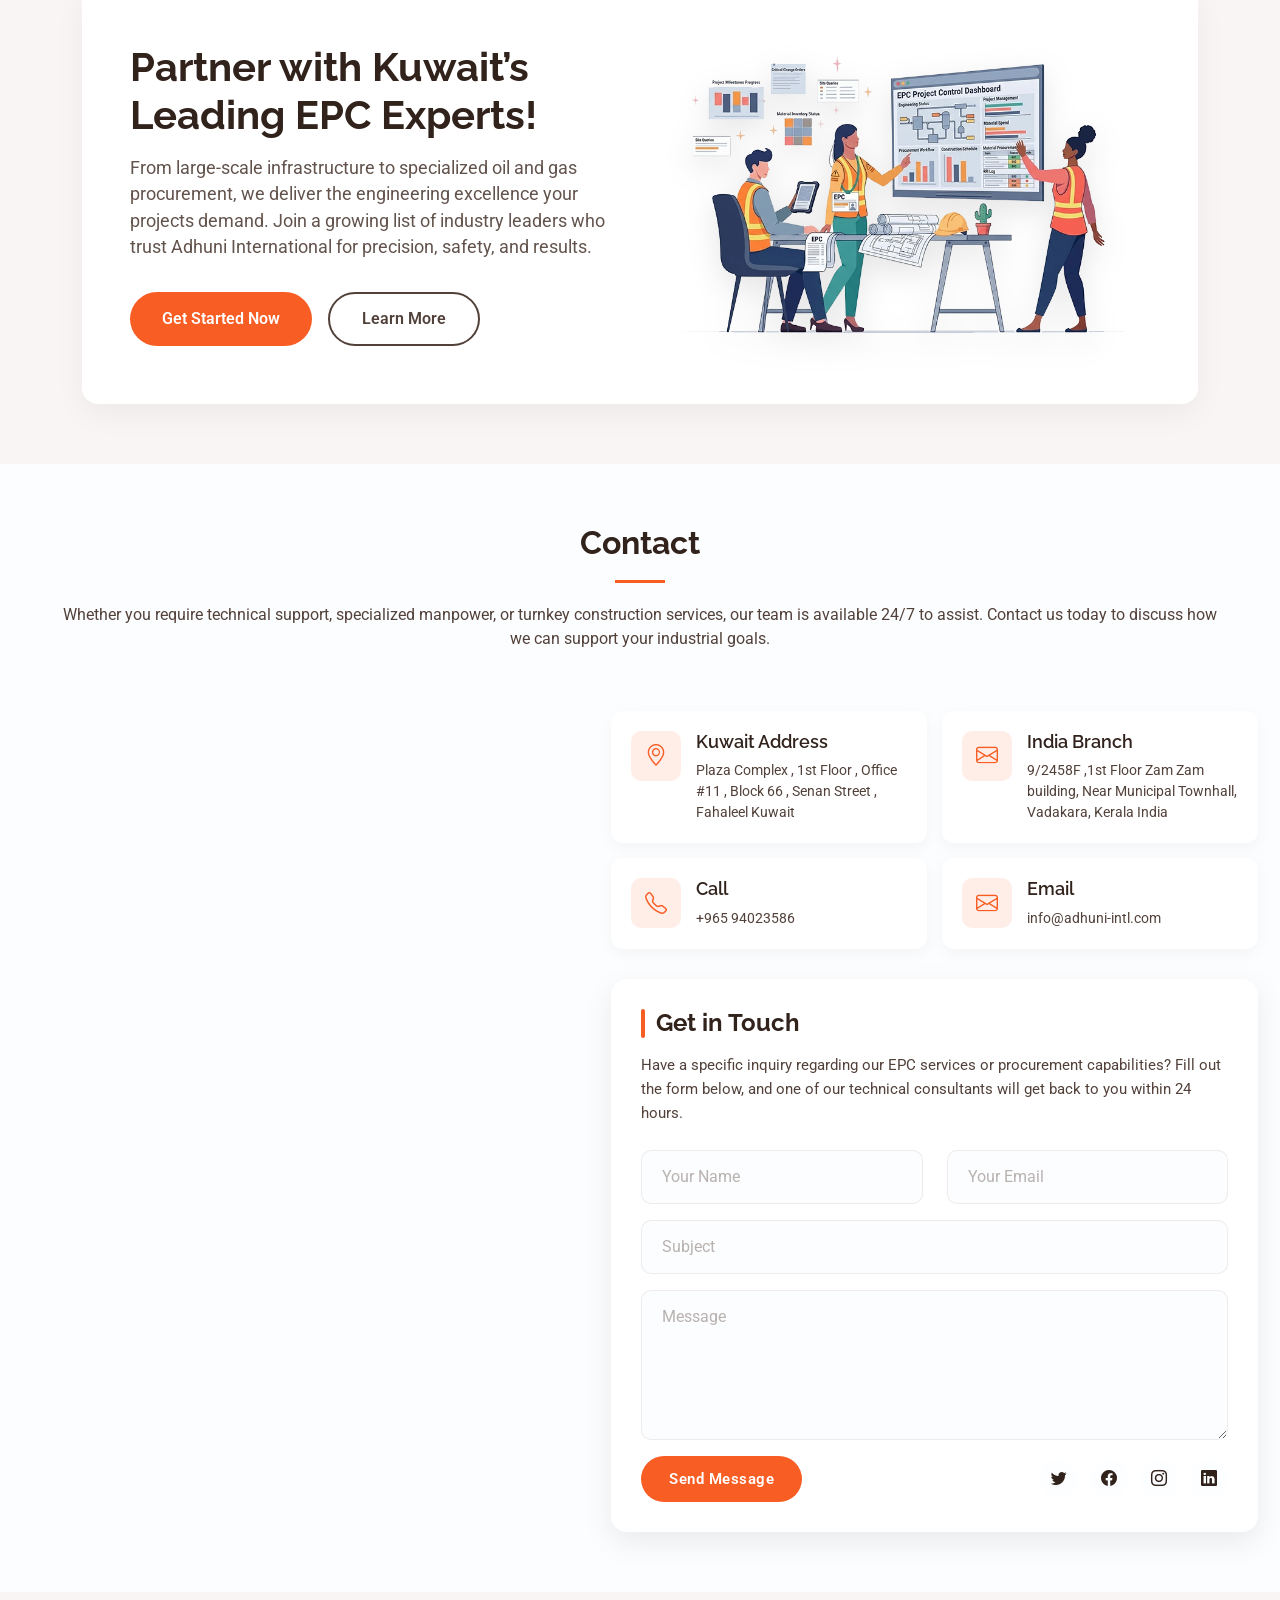
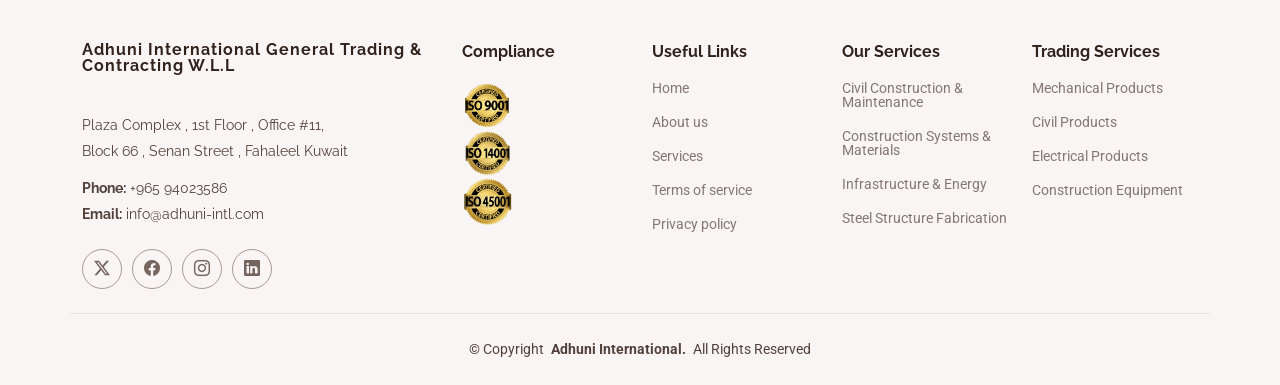
==== commit 1bca8a6c: "modified text content across pages, added ISO in footer" ====
--- a/index.html
+++ b/index.html
@@ -58,8 +58,8 @@
           </li>
           <li class="dropdown"><a href="trading.html#how-we-work"><span>Trading</span> <i class="bi bi-chevron-down toggle-dropdown"></i></a>
             <ul>
-              <li><a href="trading.html">Mechanical Materials</a></li>
-              <li><a href="trading.html">Civil Materials</a></li>
+              <li><a href="trading.html">Mechanical Products</a></li>
+              <li><a href="trading.html">Civil Products</a></li>
               <li><a href="trading.html">Electrical Products</a></li>
               <li><a href="trading.html">Construction Equipment</a></li>
             </ul>
@@ -89,9 +89,9 @@
               <h1>Engineering Excellence. <span class="highlight">Trading Trust.</span> Delivering Results.</h1>
               <p class="lead">Adhuni International is a premier General Trading & Contracting firm in Kuwait, providing integrated EPC solutions, and high-quality procurement & construction services for the Oil & Gas, Infrastructure, and Power sectors.</p>
               <ul class="hero-features">
-                <li><i class="bi bi-check-circle"></i> Streamlined EPC Solutions</li>
-                <li><i class="bi bi-check-circle"></i> Global Procurement Network</li>
-                <li><i class="bi bi-check-circle"></i> On-time Project Delivery</li>
+                <li><i class="bi bi-check-circle"></i> Streamlined EPC Solutions.</li>
+                <li><i class="bi bi-check-circle"></i> Global Procurement Network.</li>
+                <li><i class="bi bi-check-circle"></i> On-time Project Delivery.</li>
               </ul>
               <div class="hero-cta">
                 <a href="#services" class="btn btn-primary">Explore Our Services</a>
@@ -171,7 +171,7 @@
                 <i class="bi bi-people-fill"></i>
               </div>
               <h4>Commitment</h4>
-              <p>Working alongside our clients to ensure cost-effective solutions and adherence to timelines</p>
+              <p>Working alongside our clients to ensure cost-effective solutions and adherence to timelines.</p>
             </div>
           </div>
         </div>
@@ -369,7 +369,7 @@
                 <i class="bi bi-gear"></i>
               </div>
               <div class="step-info">
-                <span class="step-number">Mechanical Materials</span>
+                <span class="step-number">Mechanical Products</span>
                 <h3>Specialized Mechanical Procurement</h3>
                 <p>Supply of high-grade industrial piping, valves, flanges, and fittings. We source precision-engineered mechanical components from global manufacturers to meet the stringent requirements of Kuwait’s Oil & Gas and petrochemical facilities.</p>
                 <a href="trading.html#mech" class="read-more-link">Learn More <i class="bi bi-arrow-right"></i></a>
@@ -383,7 +383,7 @@
                 <i class="bi bi-bricks"></i>
               </div>
               <div class="step-info">
-                <span class="step-number">Civil Materials</span>
+                <span class="step-number">Civil Products</span>
                 <h3>Premium Civil & Structural Supplies</h3>
                 <p>Providing essential construction materials including specialized mortars, waterproofing systems, and structural steel. We ensure all supplied materials comply with local ministry standards and international building codes.</p>
                 <a href="trading.html#civil" class="read-more-link">Learn More <i class="bi bi-arrow-right"></i></a>
@@ -468,8 +468,8 @@
                   <i class="bi bi-geo-alt"></i>
                 </div>
                 <div class="contact-text">
-                  <h4>Location</h4>
-                  <p>Address Line, Address Line, State of Kuwait</p>
+                  <h4>Kuwait Address</h4>
+                  <p>Plaza Complex , 1st Floor , Office #11 , Block 66 , Senan Street , Fahaleel Kuwait</p>
                 </div>
               </div>
 
@@ -478,8 +478,10 @@
                   <i class="bi bi-envelope"></i>
                 </div>
                 <div class="contact-text">
-                  <h4>Email</h4>
-                  <p>info@adhuni-intl.com</p>
+                  <h4>India Branch</h4>
+                  <p>9/2458F ,1st Floor Zam Zam building,
+
+Near Municipal Townhall, Vadakara, Kerala India</p>
                 </div>
               </div>
 
@@ -495,11 +497,11 @@
 
               <div class="contact-card">
                 <div class="icon-box">
-                  <i class="bi bi-clock"></i>
+                  <i class="bi bi-envelope"></i>
                 </div>
                 <div class="contact-text">
-                  <h4>Open Hours</h4>
-                  <p>Monday-Friday: 9AM - 6PM</p>
+                  <h4>Email</h4>
+                  <p>info@adhuni-intl.com</p>
                 </div>
               </div>
             </div>
@@ -557,8 +559,8 @@
             <span class="sitename" style="font-size: medium;">Adhuni International General Trading & Contracting W.L.L</span>
           </a>
           <div class="footer-contact pt-3">
-            <p>Address Line 1</p>
-            <p>State of Kuwait</p>
+            <p>Plaza Complex , 1st Floor , Office #11,</p>
+            <p>Block 66 , Senan Street , Fahaleel Kuwait</p>
             <p class="mt-3"><strong>Phone:</strong> <span>+965 94023586</span></p>
             <p><strong>Email:</strong> <span>info@adhuni-intl.com</span></p>
           </div>
@@ -571,8 +573,10 @@
         </div>
 
         <div class="col-lg-2 col-md-3 footer-links">
-          <h4>About Us</h4>
-          <p data-aos="fade-up" data-aos-delay="100">Adhuni International is a premier General Trading & Contracting firm in Kuwait, providing integrated EPC solutions, and high-quality procurement & construction services for the Oil & Gas, Infrastructure, and Power sectors.</p>
+          <h4>Compliance</h4>
+          <p data-aos="fade-up" data-aos-delay="100">
+            <img src="assets/img/iso.png" alt="ISO" class="img-fluid" style="width: 30%;"/>
+          </p>
         </div>
 
         <div class="col-lg-2 col-md-3 footer-links">
@@ -599,8 +603,8 @@
         <div class="col-lg-2 col-md-3 footer-links">
           <h4>Trading Services</h4>
         <ul>
-              <li><a href="trading.html">Mechanical Materials</a></li>
-              <li><a href="trading.html">Civil Materials</a></li>
+              <li><a href="trading.html">Mechanical Products</a></li>
+              <li><a href="trading.html">Civil Products</a></li>
               <li><a href="trading.html">Electrical Products</a></li>
               <li><a href="trading.html">Construction Equipment</a></li>
             </ul>
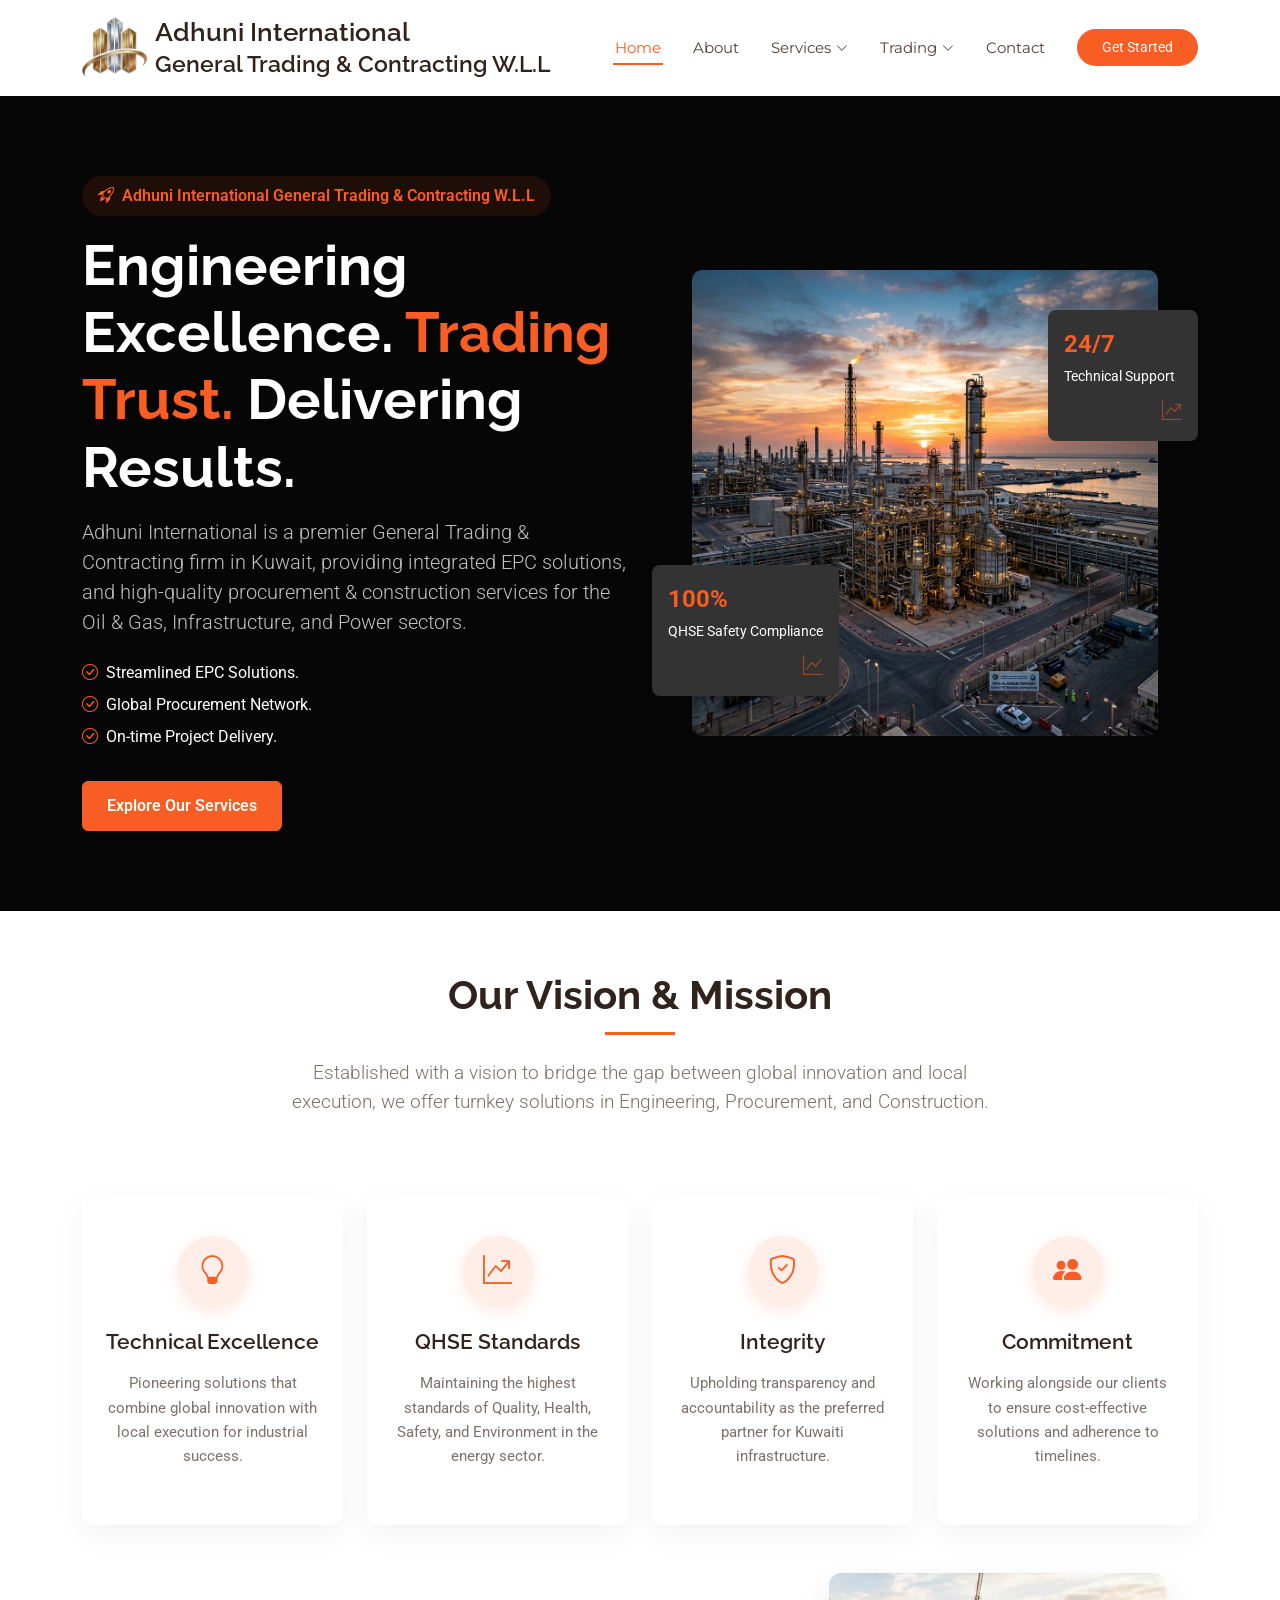
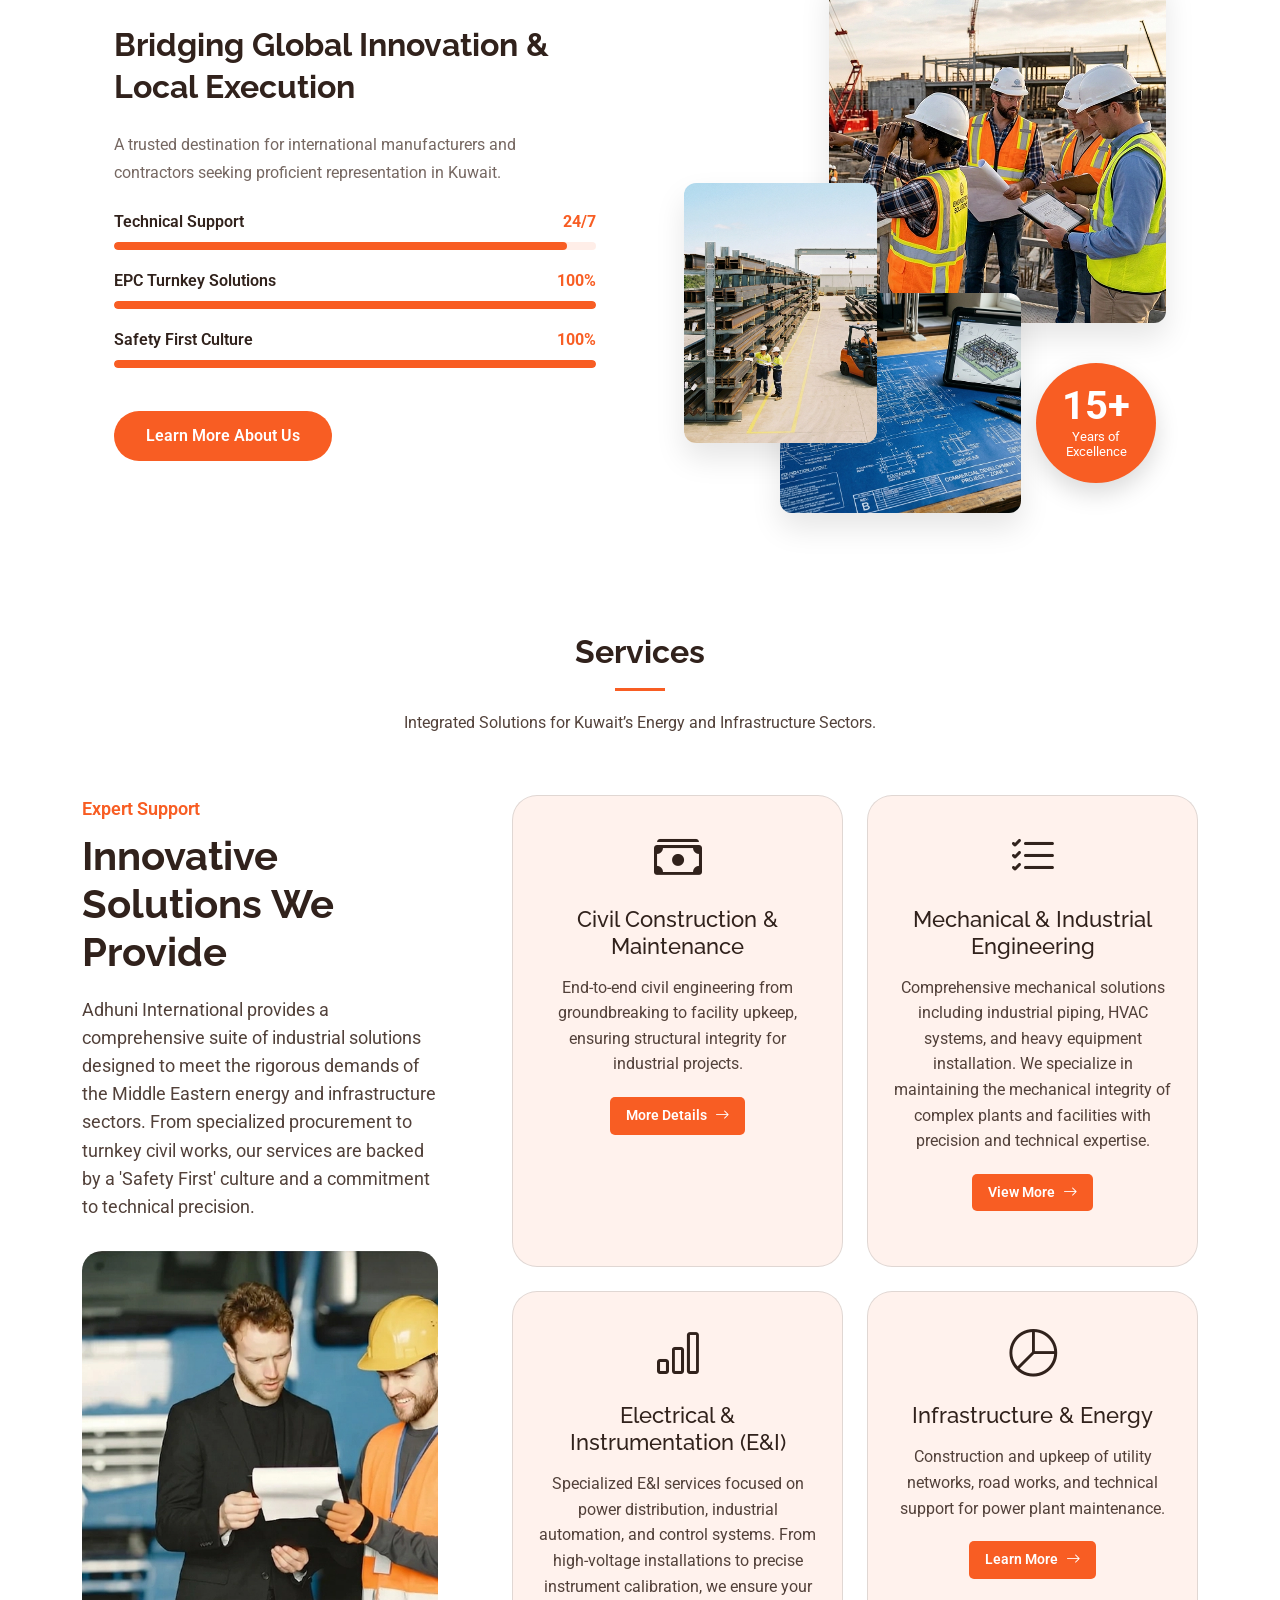
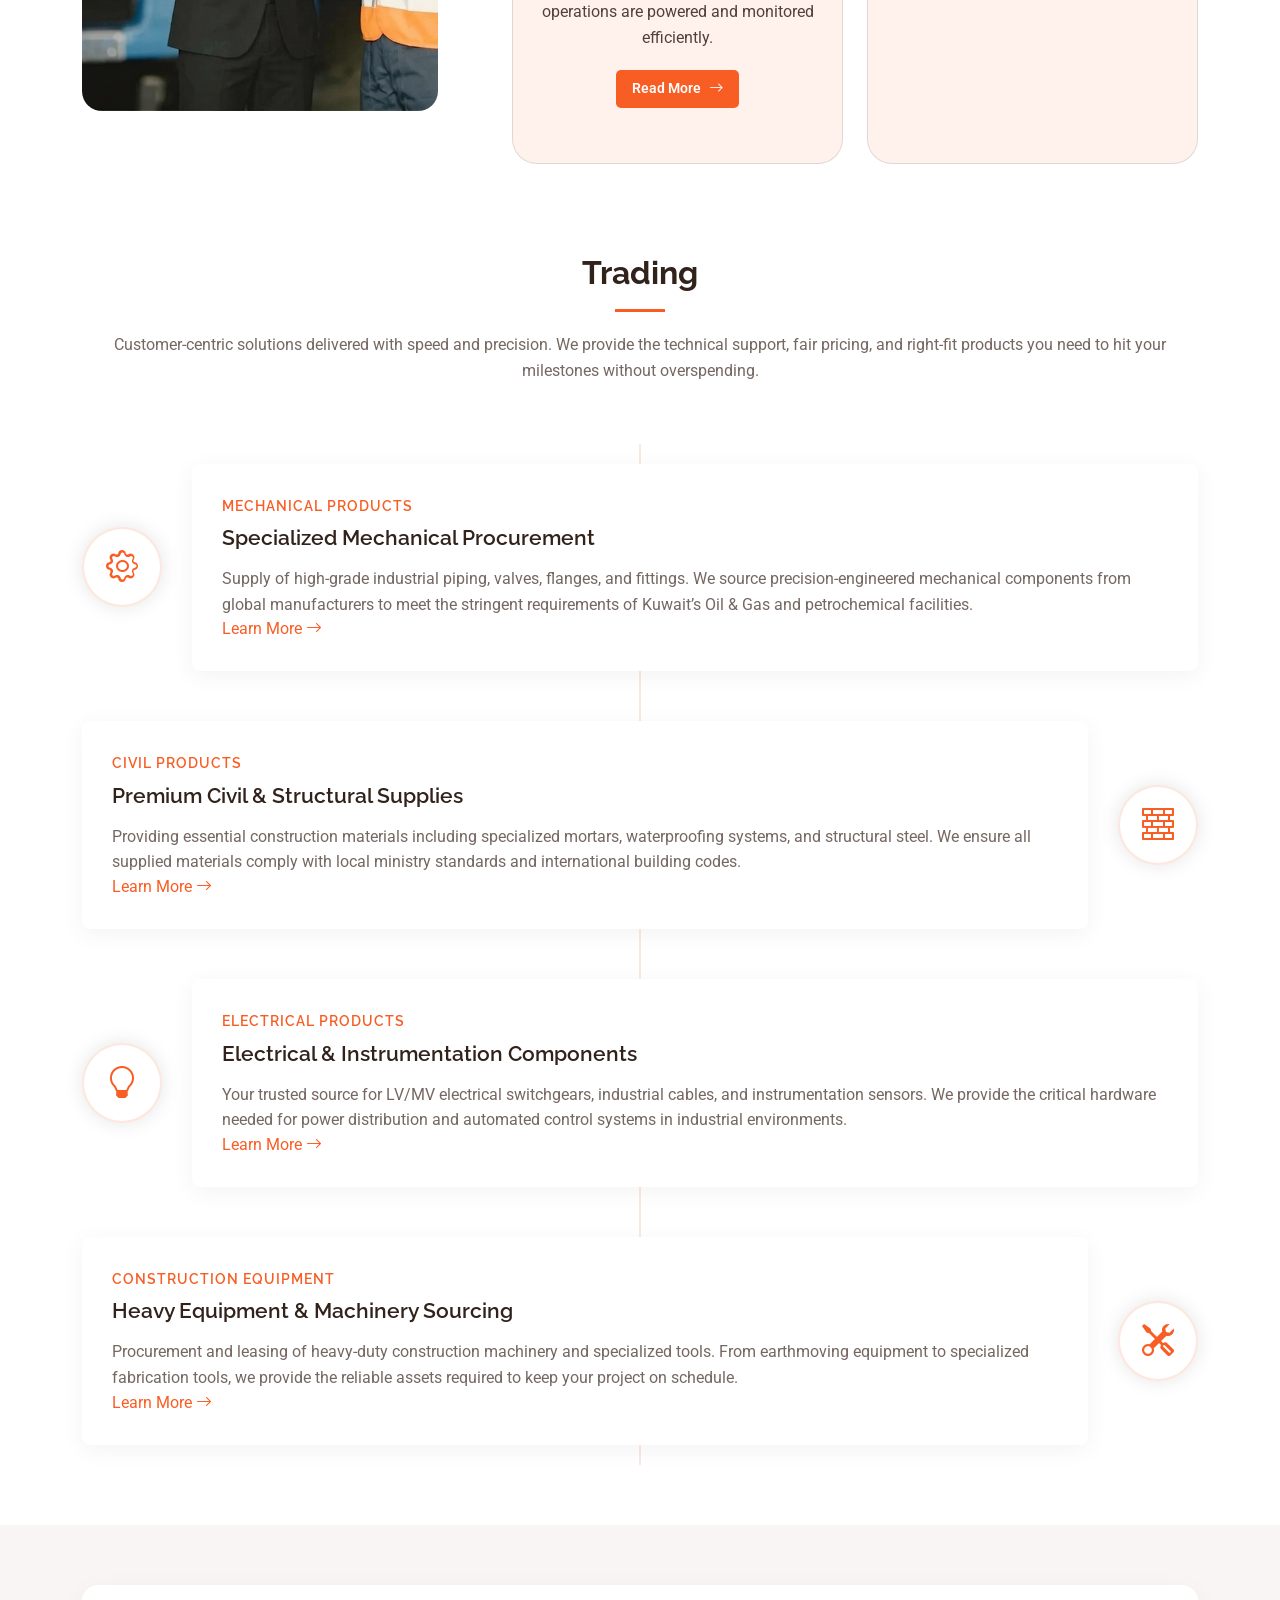
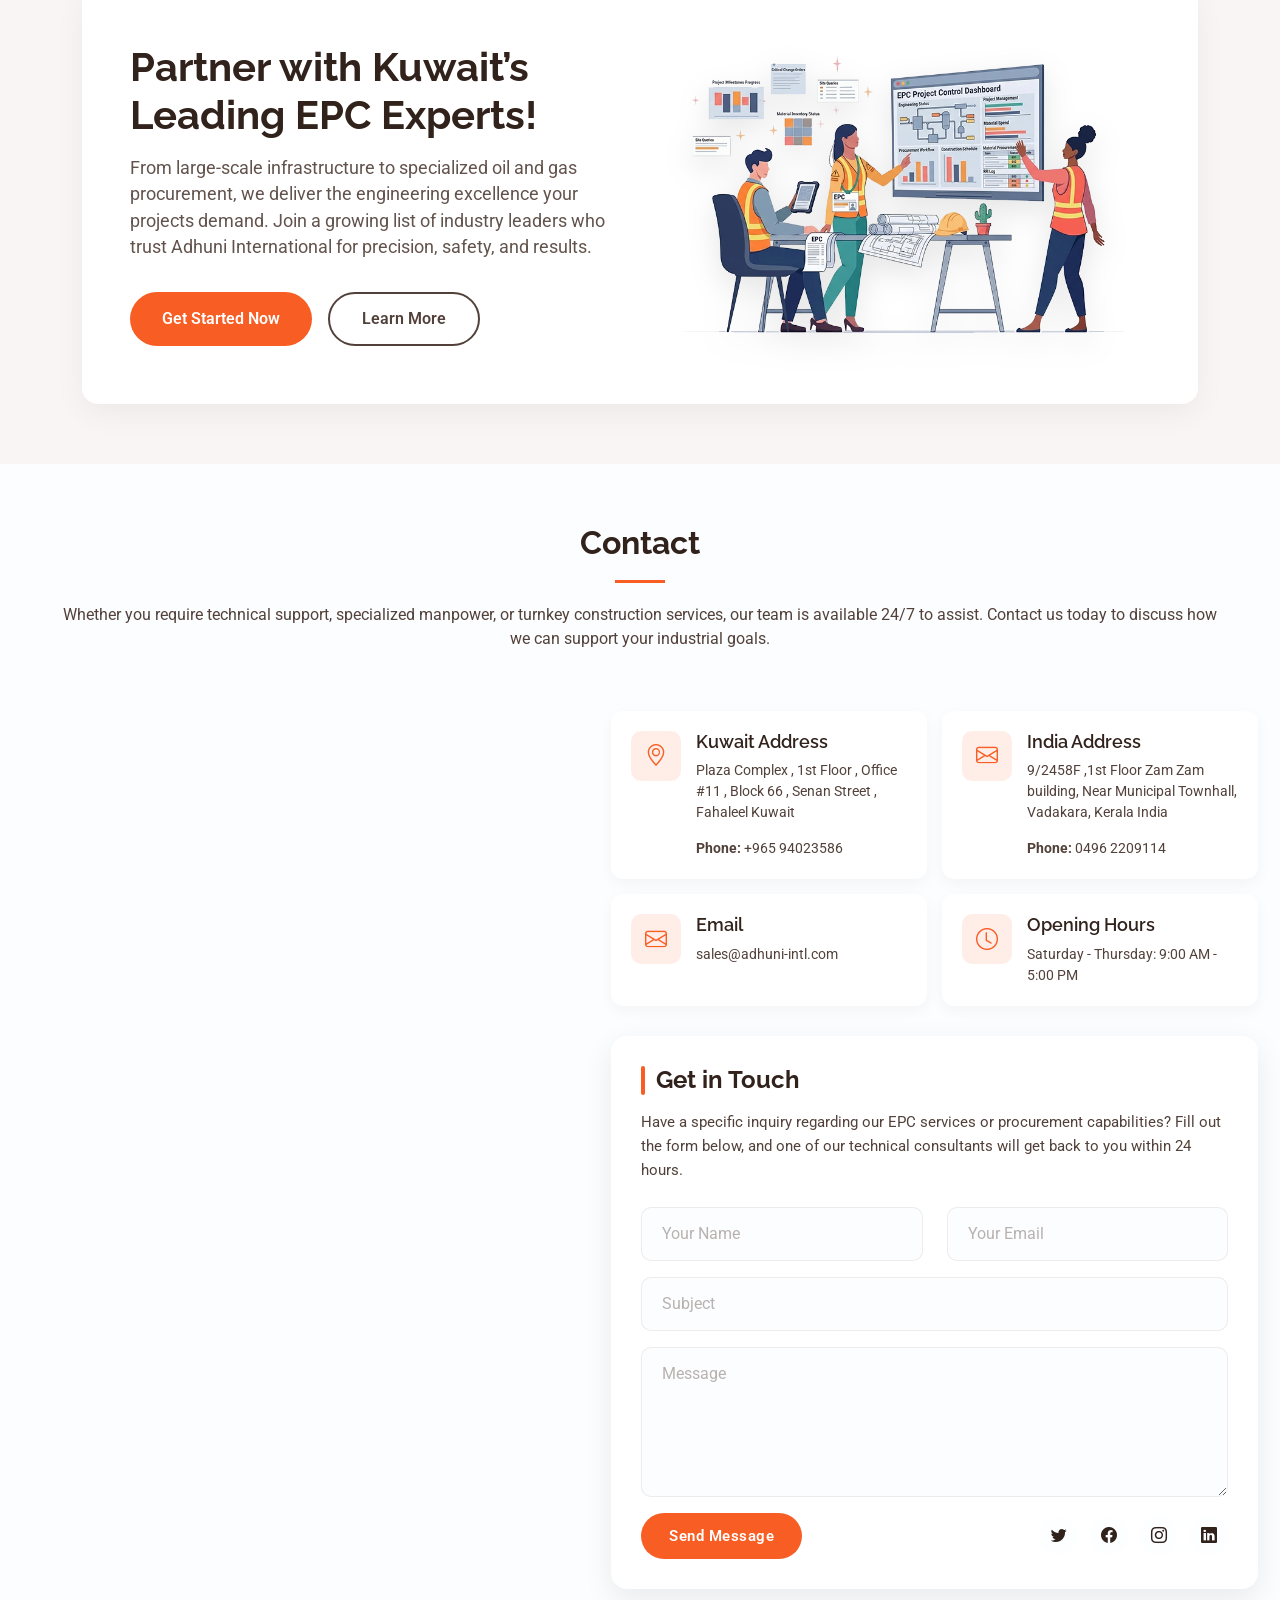
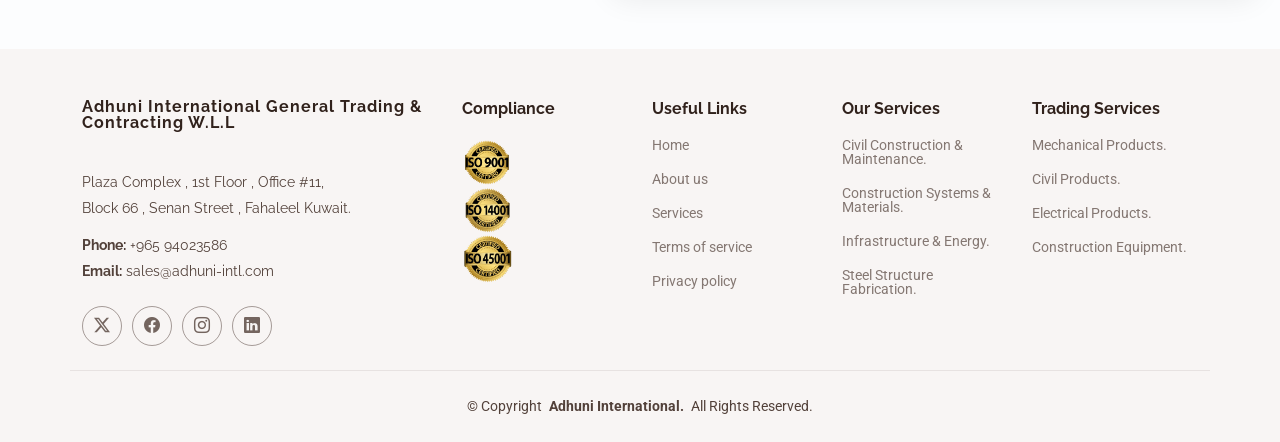
==== commit ff6ca38a: "few typo corrections, added India contact number" ====
--- a/index.html
+++ b/index.html
@@ -95,7 +95,7 @@
               </ul>
               <div class="hero-cta">
                 <a href="#services" class="btn btn-primary">Explore Our Services</a>
-                <a href="tel:+1 (555) 987-6543" class="btn btn-link"><i class="bi bi-telephone"></i> +965 94023586 </a>
+                <!-- a href="tel:+1 (555) 987-6543" class="btn btn-link"><i class="bi bi-telephone"></i> +965 94023586 </a -->
               </div>
             </div>
           </div>
@@ -458,7 +458,7 @@
       <div class="container" data-aos="fade-up" data-aos-delay="100">
         <div class="contact-main-wrapper">
           <div class="map-wrapper">
-            <iframe src="https://www.google.com/maps/embed?pb=!1m18!1m12!1m3!1d1781319.363745295!2d46.36076963663133!3d29.3075868329604!2m3!1f0!2f0!3f0!3m2!1i1024!2i768!4f13.1!3m3!1m2!1s0x3fc5363fbeea51a1%3A0x74726bcd92d8edd2!2sKuwait!5e0!3m2!1sen!2sin!4v1775450357034!5m2!1sen!2sin" width="600" height="100%" style="border:0;" allowfullscreen="" loading="lazy" referrerpolicy="no-referrer-when-downgrade"></iframe>
+            <iframe src="https://www.google.com/maps/embed?pb=!1m13!1m8!1m3!1d6638.757551542332!2d48.13449065922568!3d29.081628864417485!3m2!1i1024!2i768!4f13.1!3m2!1m1!2zMjnCsDA0JzU0LjQiTiA0OMKwMDgnMDYuMyJF!5e1!3m2!1sen!2sin!4v1775640410143!5m2!1sen!2sin" width="600" height="100%" style="border:0;" allowfullscreen="" loading="lazy" referrerpolicy="no-referrer-when-downgrade"></iframe>
           </div>
 
           <div class="contact-content">
@@ -470,6 +470,7 @@
                 <div class="contact-text">
                   <h4>Kuwait Address</h4>
                   <p>Plaza Complex , 1st Floor , Office #11 , Block 66 , Senan Street , Fahaleel Kuwait</p>
+                  <p style="margin-top: 15px;"><strong>Phone:</strong> <span>+965 94023586</span></p>
                 </div>
               </div>
 
@@ -478,20 +479,9 @@
                   <i class="bi bi-envelope"></i>
                 </div>
                 <div class="contact-text">
-                  <h4>India Branch</h4>
-                  <p>9/2458F ,1st Floor Zam Zam building,
-
-Near Municipal Townhall, Vadakara, Kerala India</p>
-                </div>
-              </div>
-
-              <div class="contact-card">
-                <div class="icon-box">
-                  <i class="bi bi-telephone"></i>
-                </div>
-                <div class="contact-text">
-                  <h4>Call</h4>
-                  <p>+965 94023586</p>
+                  <h4>India Address</h4>
+                  <p>9/2458F ,1st Floor Zam Zam building, Near Municipal Townhall, Vadakara, Kerala India</p>
+                  <p style="margin-top: 15px;"><strong>Phone:</strong> <span>0496 2209114</span></p>
                 </div>
               </div>
 
@@ -501,7 +491,17 @@
                 </div>
                 <div class="contact-text">
                   <h4>Email</h4>
-                  <p>info@adhuni-intl.com</p>
+                  <p>sales@adhuni-intl.com</p>
+                </div>
+              </div>
+
+              <div class="contact-card">
+                <div class="icon-box">
+                  <i class="bi bi-clock"></i>
+                </div>
+                <div class="contact-text">
+                  <h4>Opening Hours</h4>
+                  <p>Saturday - Thursday: 9:00 AM - 5:00 PM</p>
                 </div>
               </div>
             </div>
@@ -560,9 +560,9 @@
           </a>
           <div class="footer-contact pt-3">
             <p>Plaza Complex , 1st Floor , Office #11,</p>
-            <p>Block 66 , Senan Street , Fahaleel Kuwait</p>
+            <p>Block 66 , Senan Street , Fahaleel Kuwait.</p>
             <p class="mt-3"><strong>Phone:</strong> <span>+965 94023586</span></p>
-            <p><strong>Email:</strong> <span>info@adhuni-intl.com</span></p>
+            <p><strong>Email:</strong> <span>sales@adhuni-intl.com</span></p>
           </div>
           <div class="social-links d-flex mt-4">
             <a href=""><i class="bi bi-twitter-x"></i></a>
@@ -593,20 +593,20 @@
         <div class="col-lg-2 col-md-3 footer-links">
           <h4>Our Services</h4>
           <ul>
-            <li><a href="service-details.html">Civil Construction & Maintenance</a></li>
-              <li><a href="service-details.html">Construction Systems & Materials</a></li>
-              <li><a href="service-details.html">Infrastructure & Energy</a></li>
-              <li><a href="service-details.html">Steel Structure Fabrication</a></li>
+            <li><a href="service-details.html">Civil Construction & Maintenance.</a></li>
+              <li><a href="service-details.html">Construction Systems & Materials.</a></li>
+              <li><a href="service-details.html">Infrastructure & Energy.</a></li>
+              <li><a href="service-details.html">Steel Structure Fabrication.</a></li>
           </ul>
         </div>
 
         <div class="col-lg-2 col-md-3 footer-links">
           <h4>Trading Services</h4>
         <ul>
-              <li><a href="trading.html">Mechanical Products</a></li>
-              <li><a href="trading.html">Civil Products</a></li>
-              <li><a href="trading.html">Electrical Products</a></li>
-              <li><a href="trading.html">Construction Equipment</a></li>
+              <li><a href="trading.html">Mechanical Products.</a></li>
+              <li><a href="trading.html">Civil Products.</a></li>
+              <li><a href="trading.html">Electrical Products.</a></li>
+              <li><a href="trading.html">Construction Equipment.</a></li>
             </ul>
         </div>
 
@@ -614,7 +614,7 @@
     </div>
 
     <div class="container copyright text-center mt-4">
-      <p>© <span>Copyright</span> <strong class="px-1 sitename">Adhuni International.</strong> <span>All Rights Reserved</span></p>
+      <p>© <span>Copyright</span> <strong class="px-1 sitename">Adhuni International.</strong> <span>All Rights Reserved.</span></p>
       <!-- div class="credits">
         Designed by <a href="https://bootstrapmade.com/">BootstrapMade</a> | <a href="https://bootstrapmade.com/tools/">DevTools</a>
       </div -->
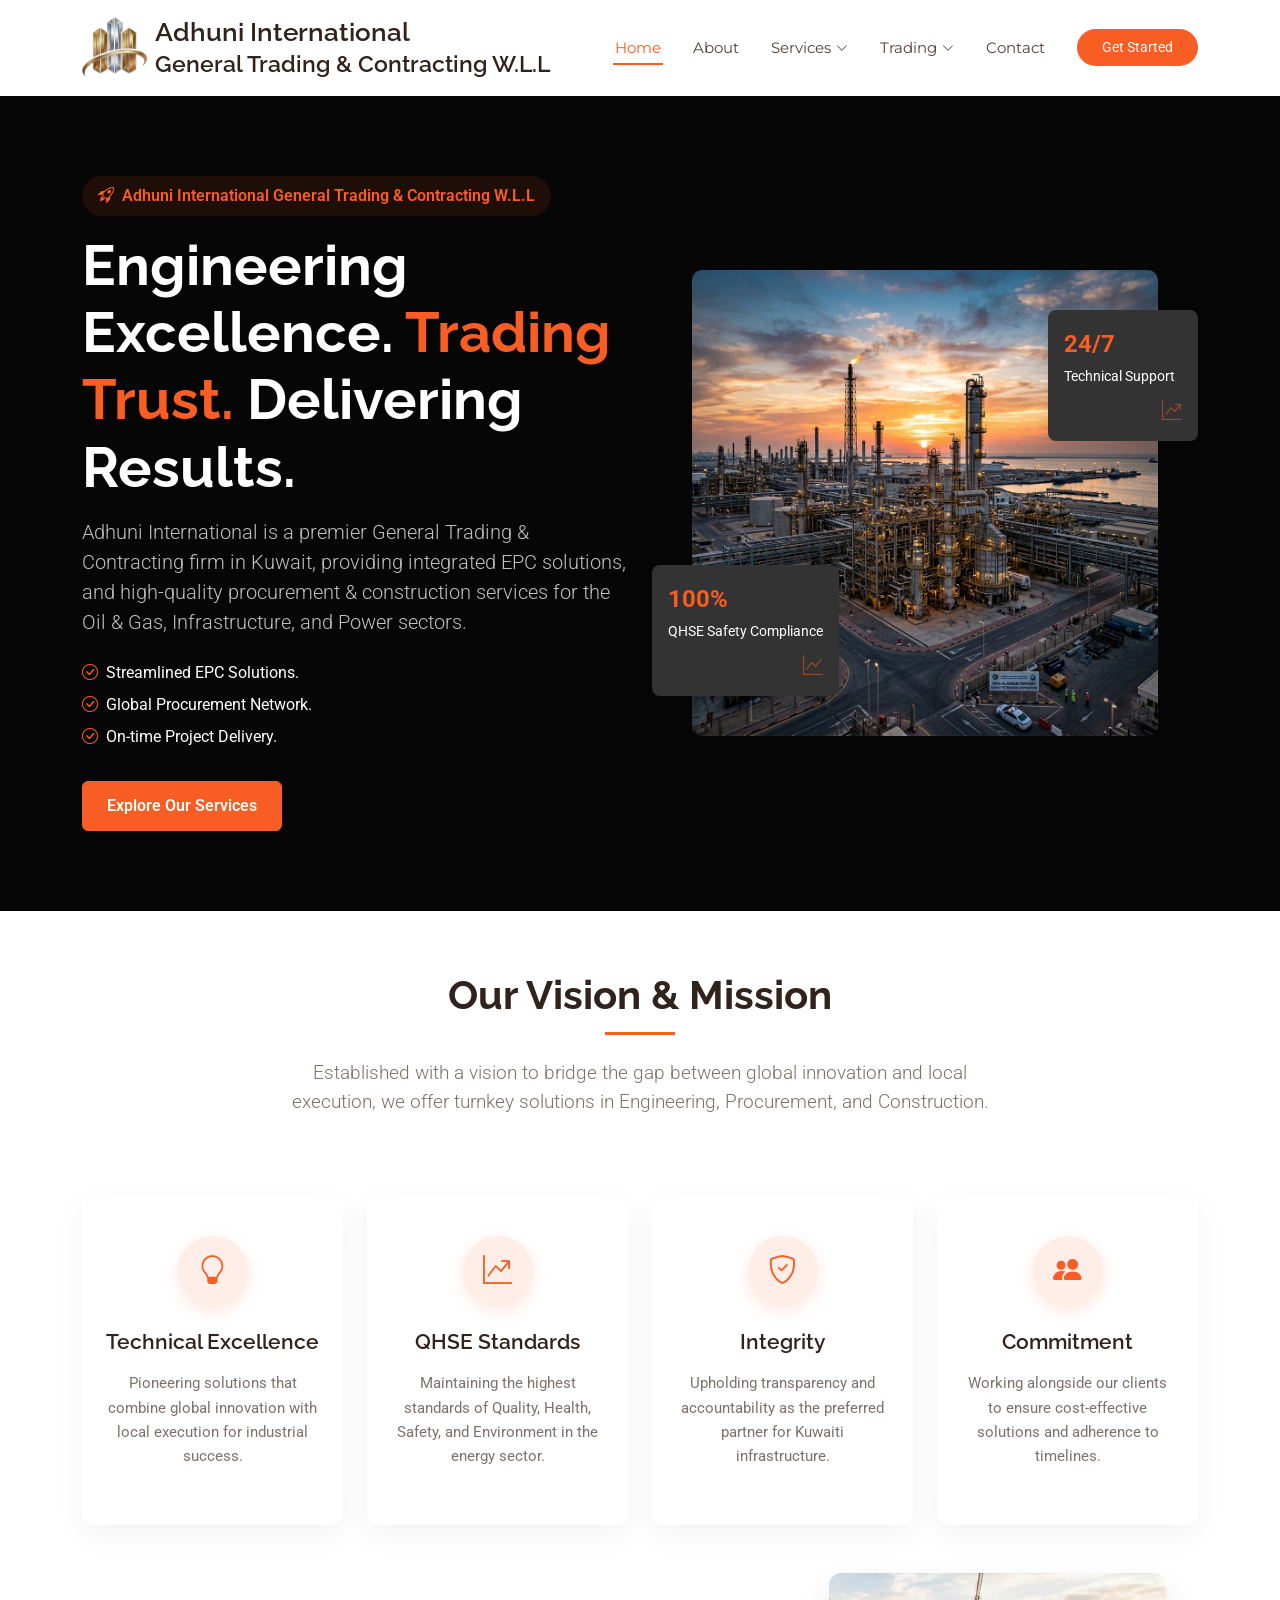
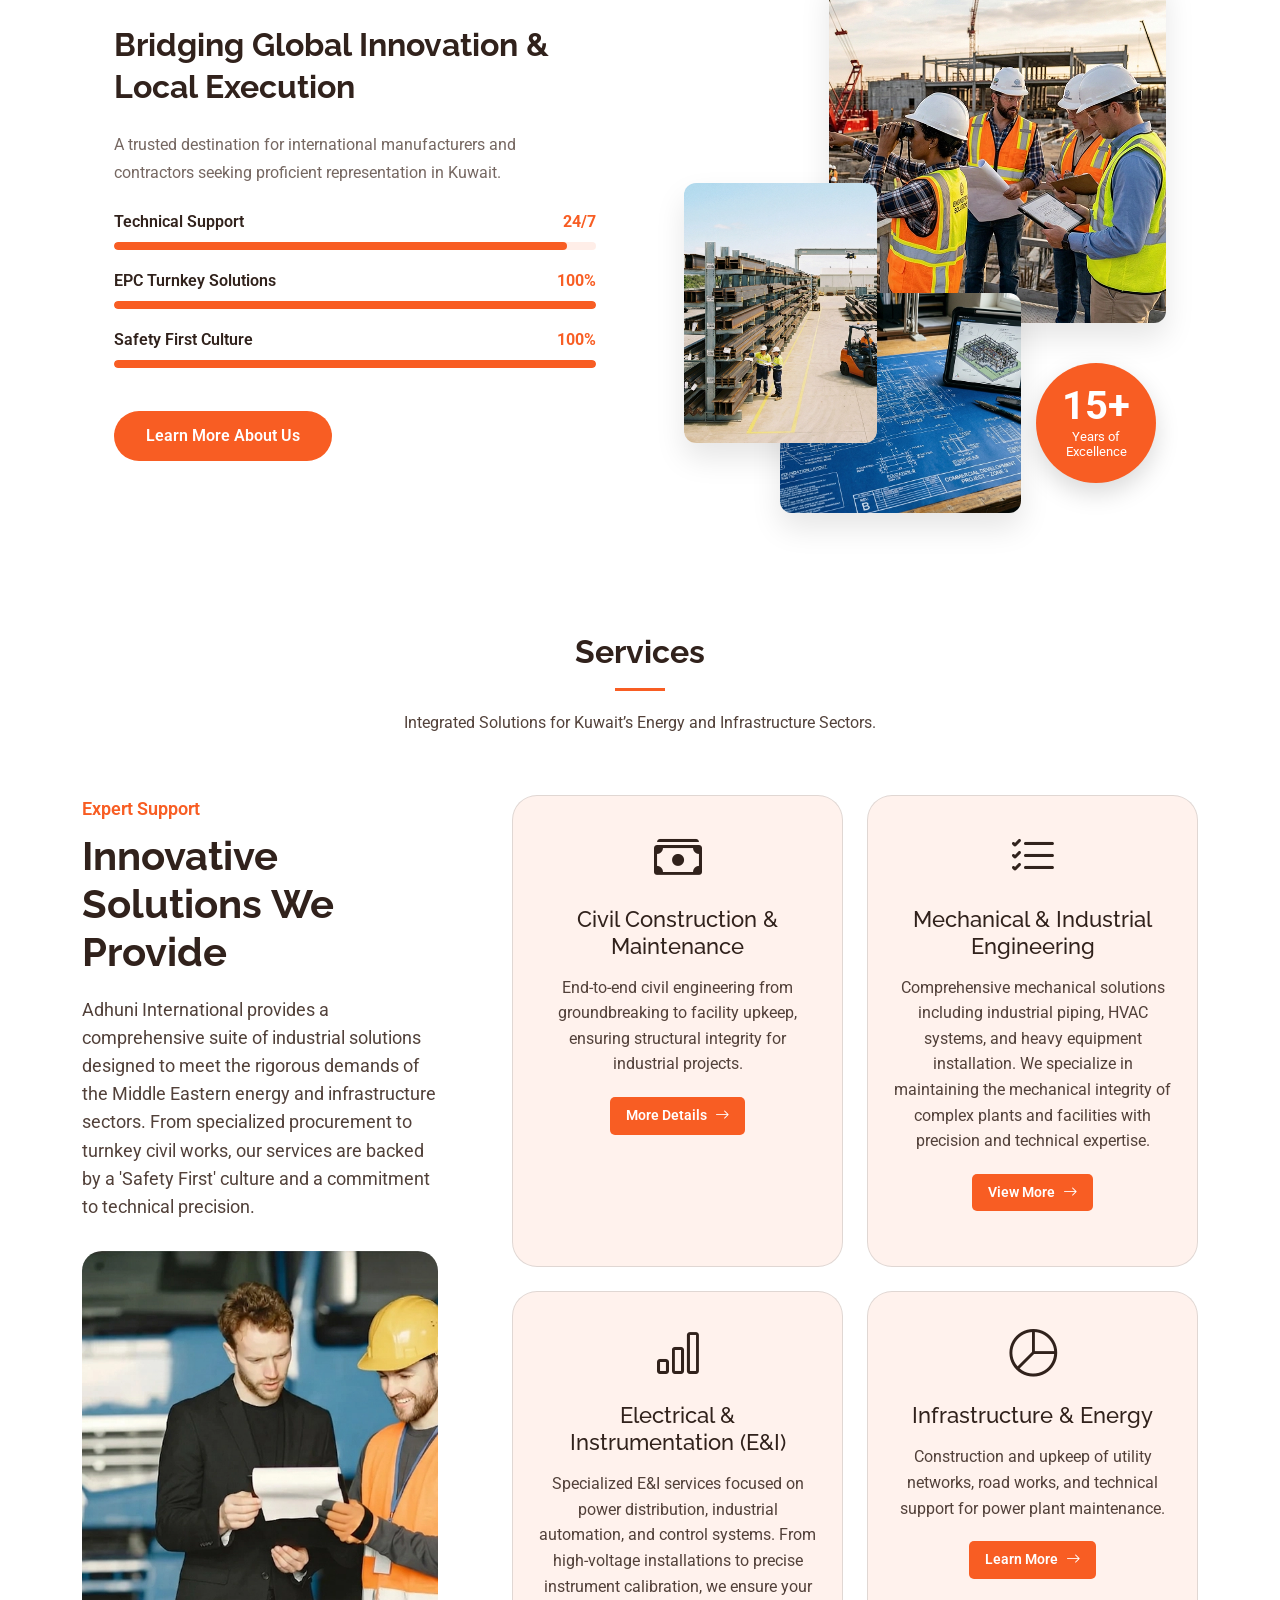
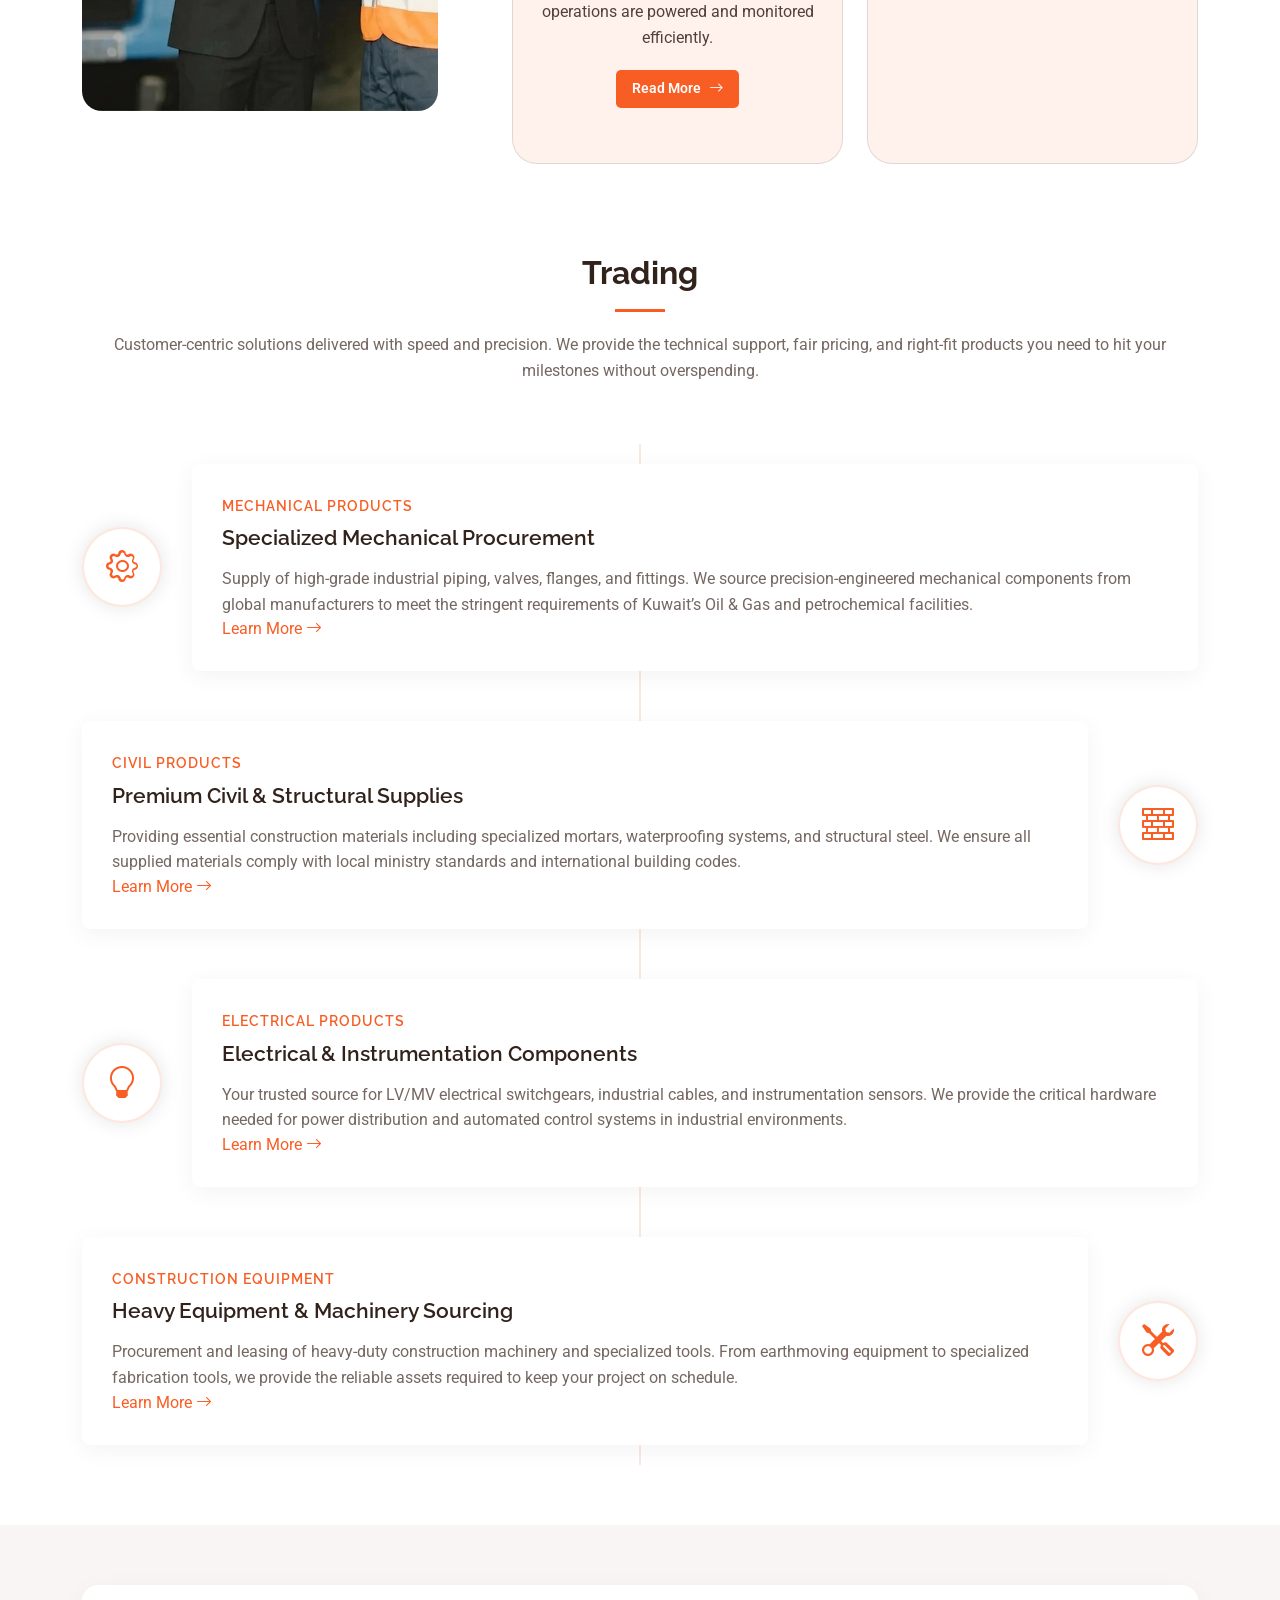
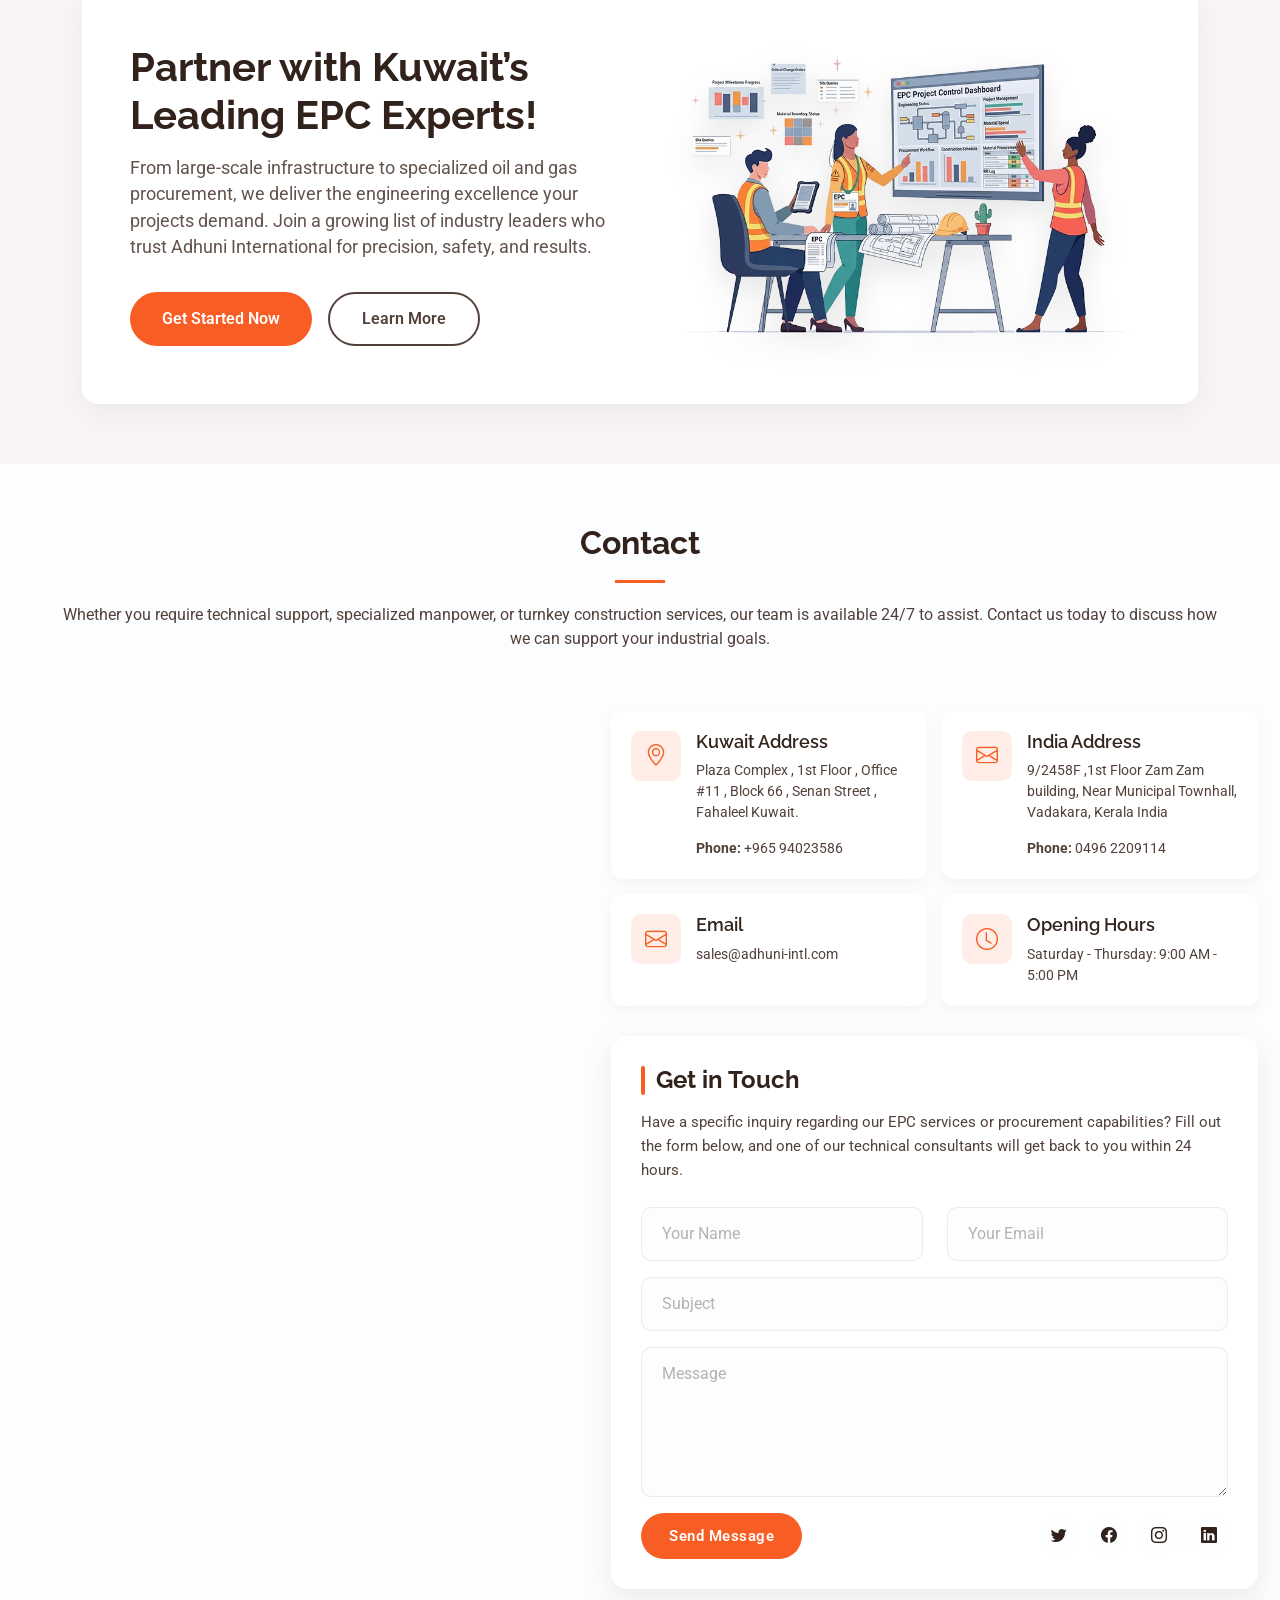
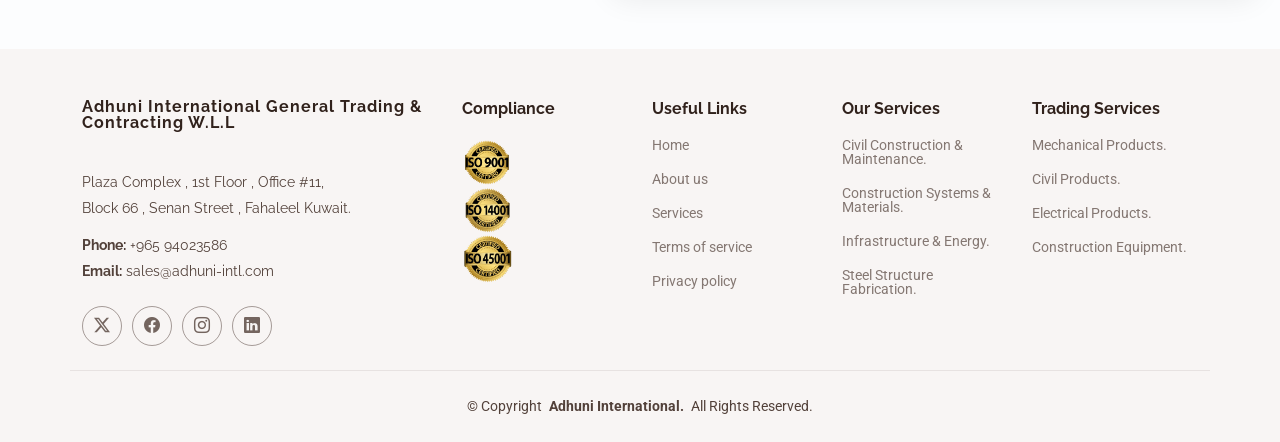
==== commit 8c31770f: "Typo error correction" ====
--- a/index.html
+++ b/index.html
@@ -469,7 +469,7 @@
                 </div>
                 <div class="contact-text">
                   <h4>Kuwait Address</h4>
-                  <p>Plaza Complex , 1st Floor , Office #11 , Block 66 , Senan Street , Fahaleel Kuwait</p>
+                  <p>Plaza Complex , 1st Floor , Office #11 , Block 66 , Senan Street , Fahaleel Kuwait.</p>
                   <p style="margin-top: 15px;"><strong>Phone:</strong> <span>+965 94023586</span></p>
                 </div>
               </div>
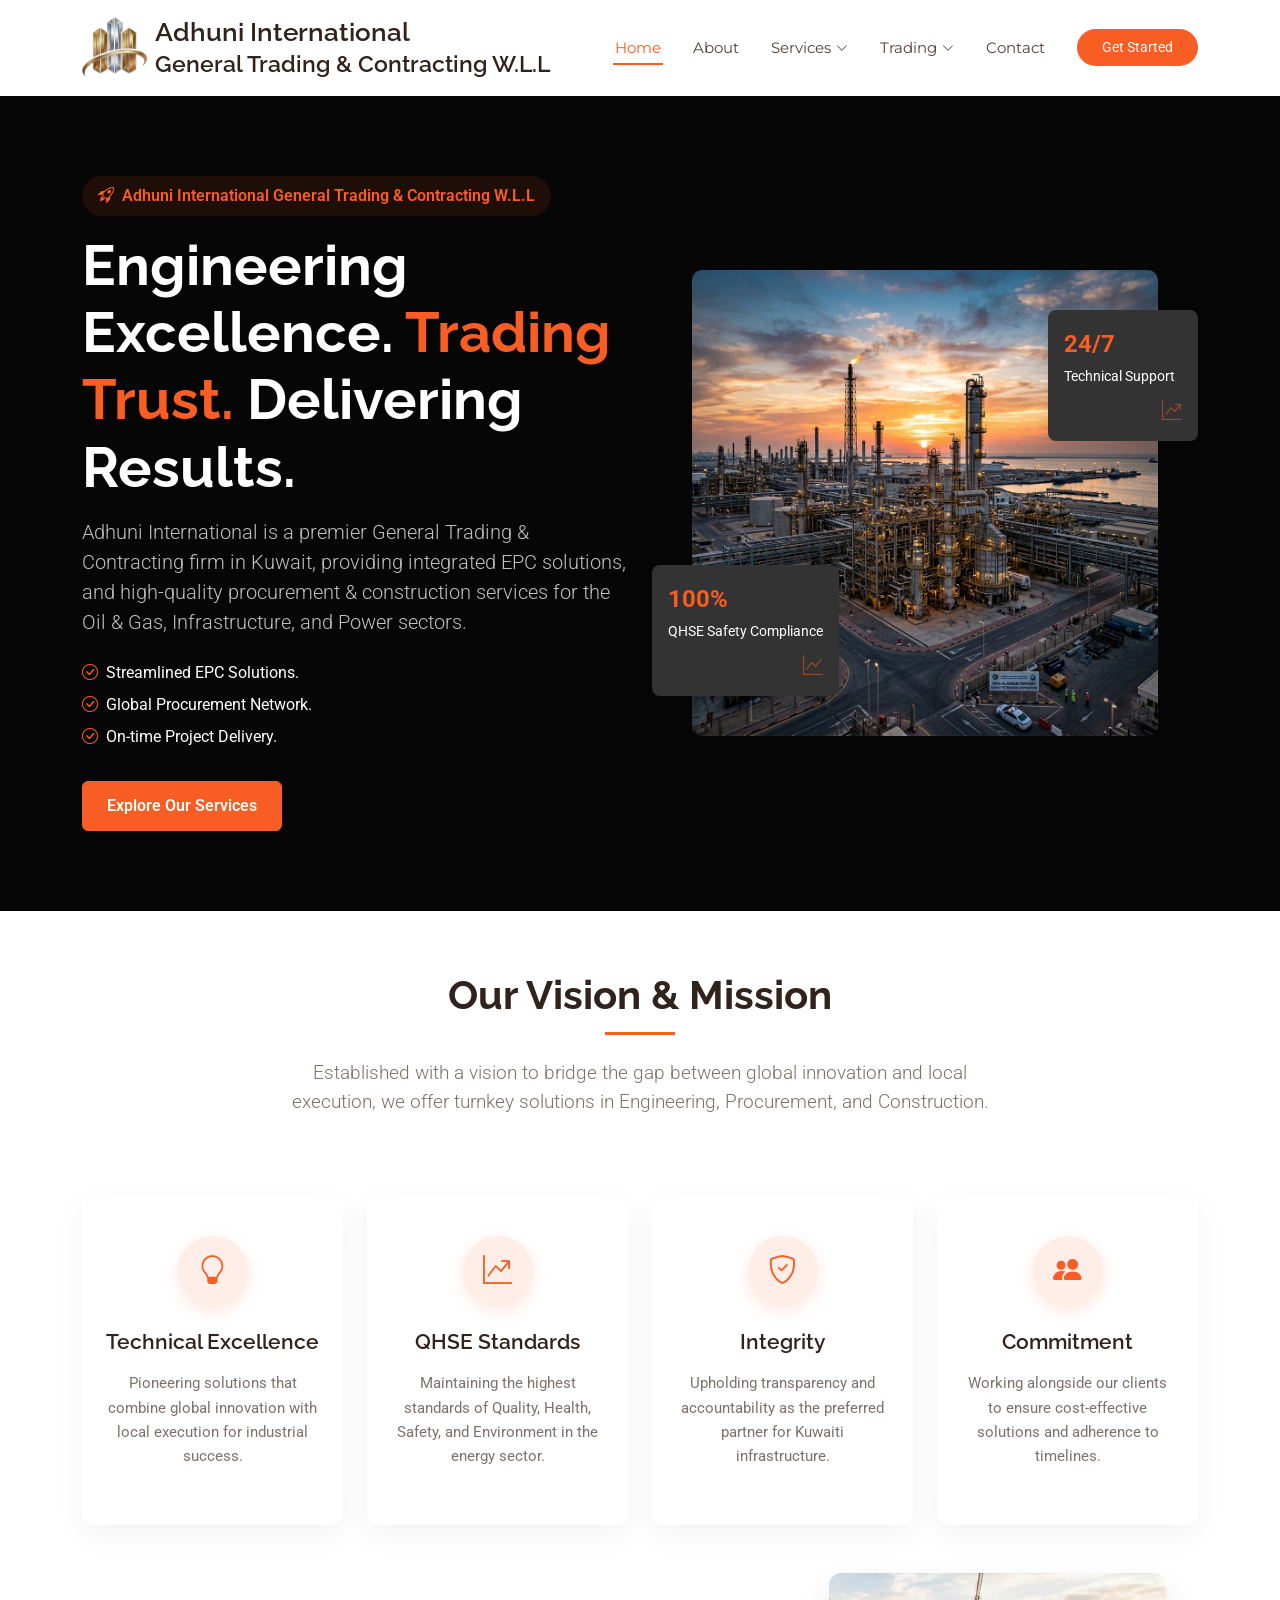
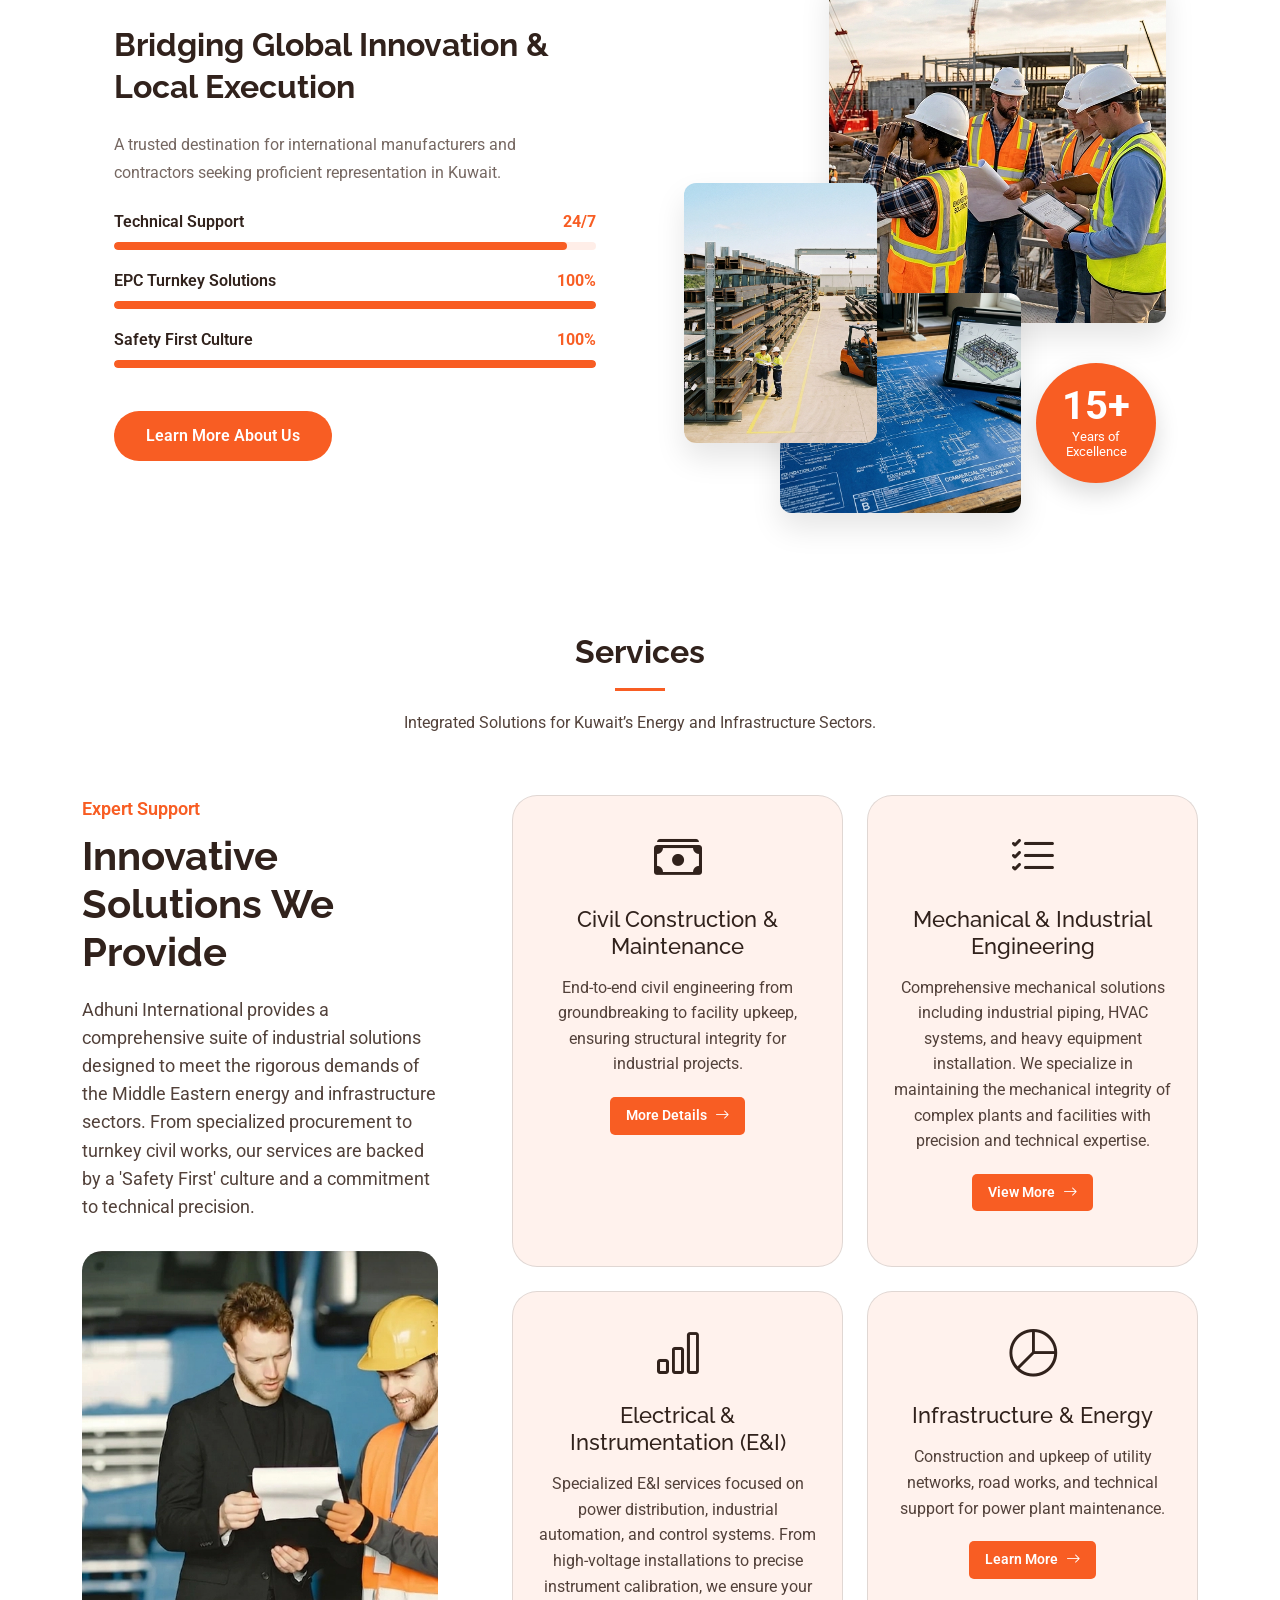
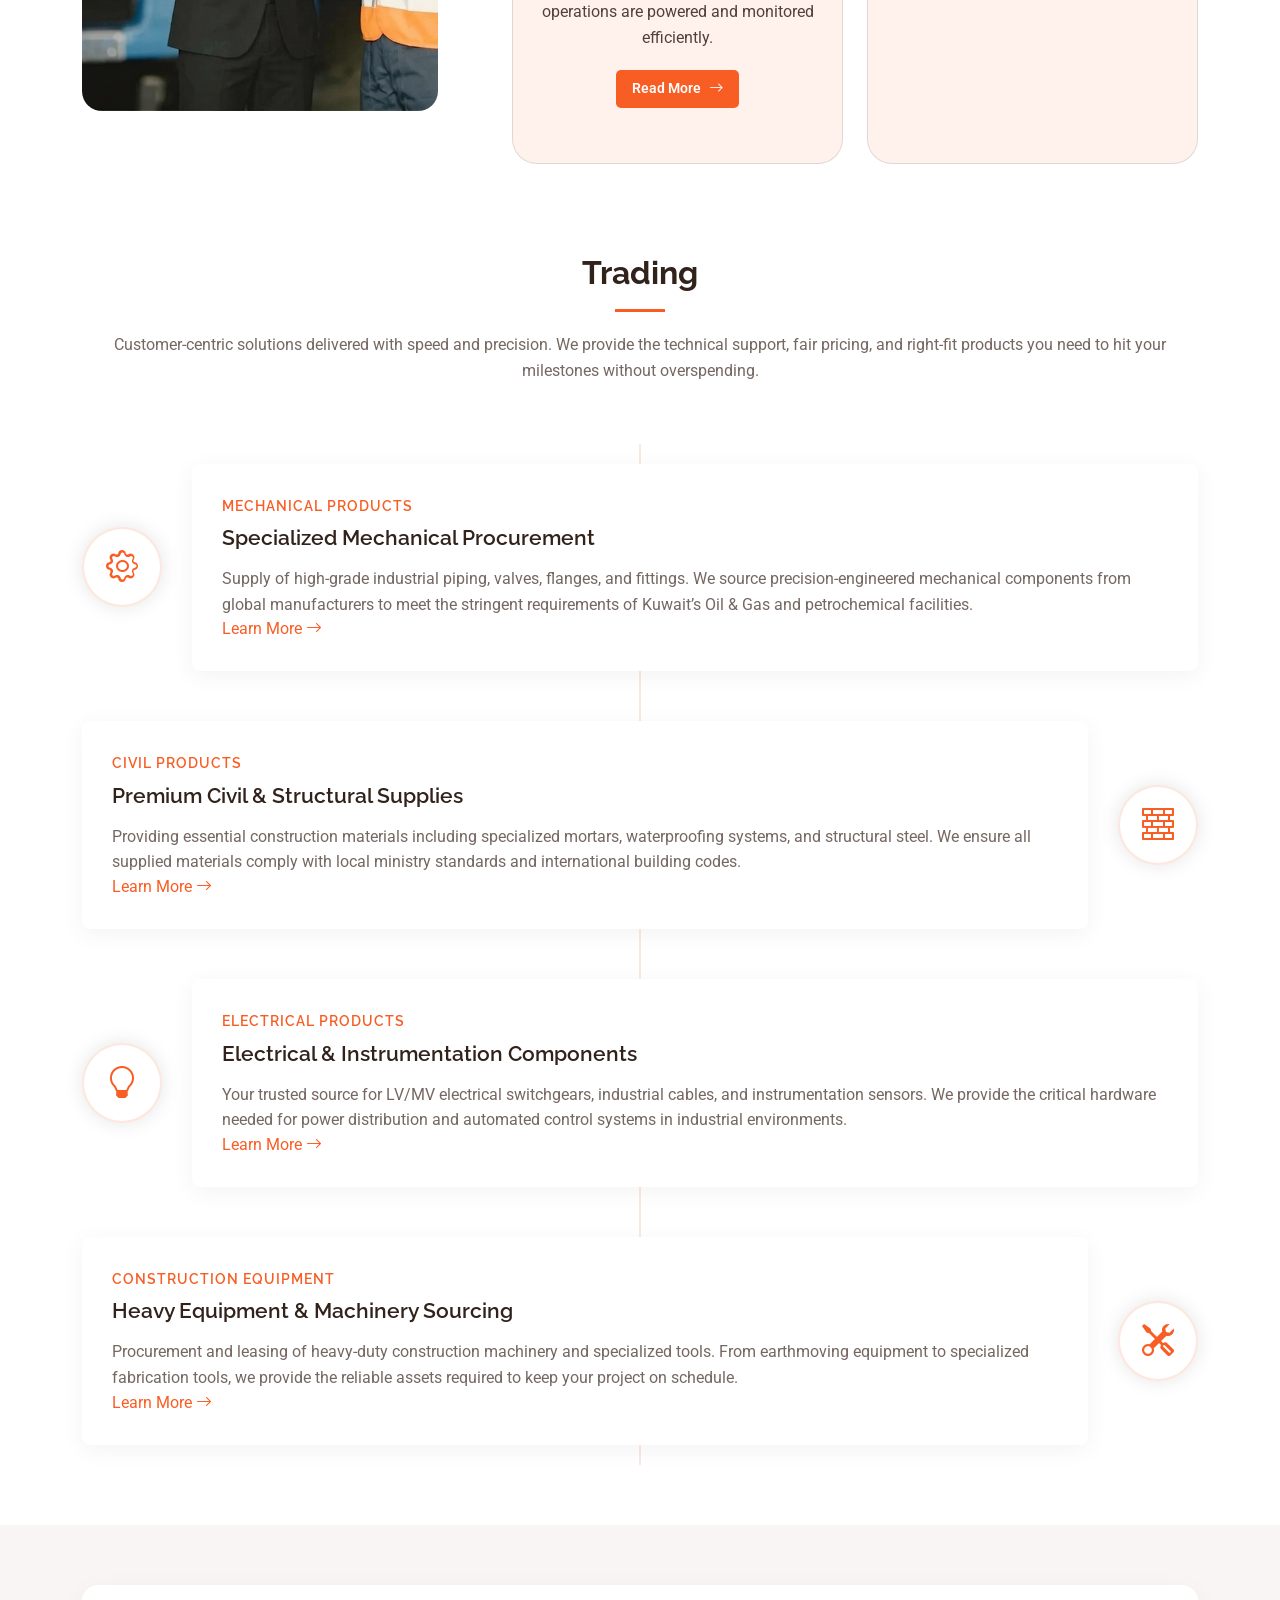
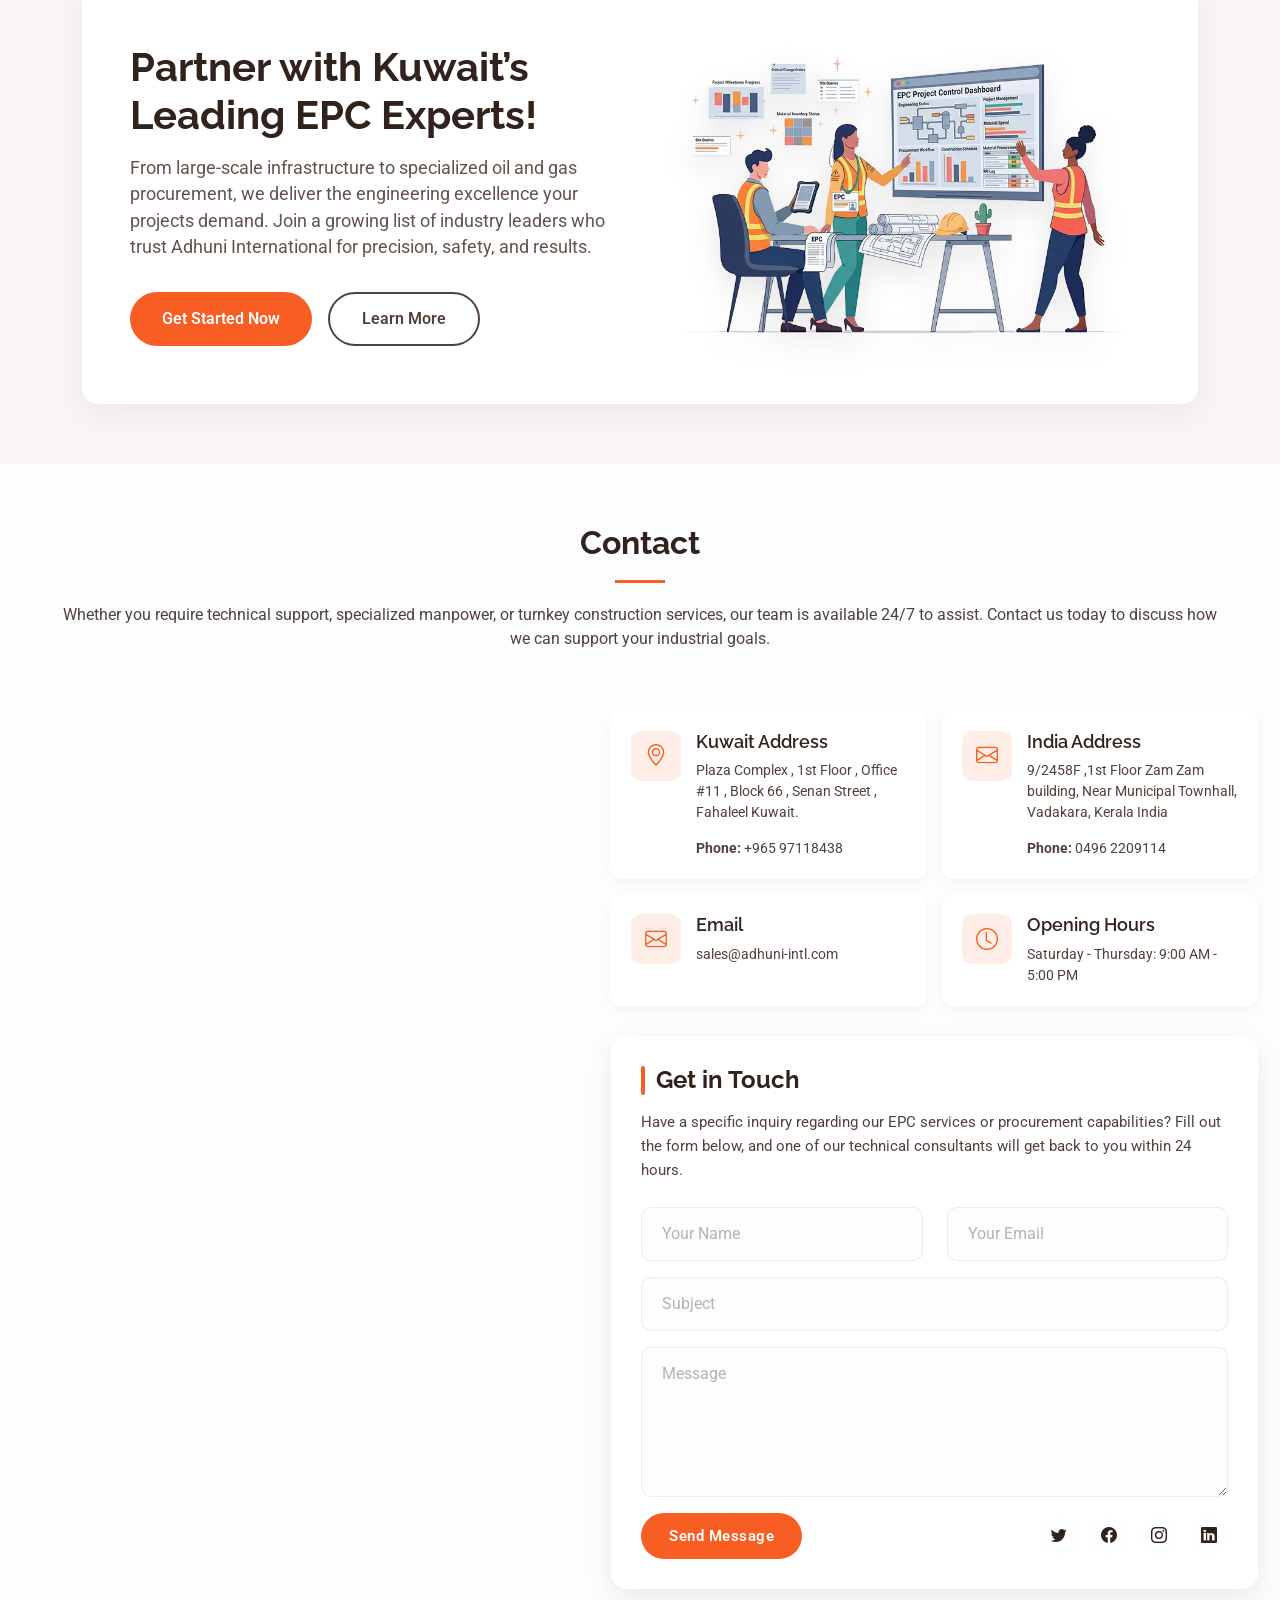
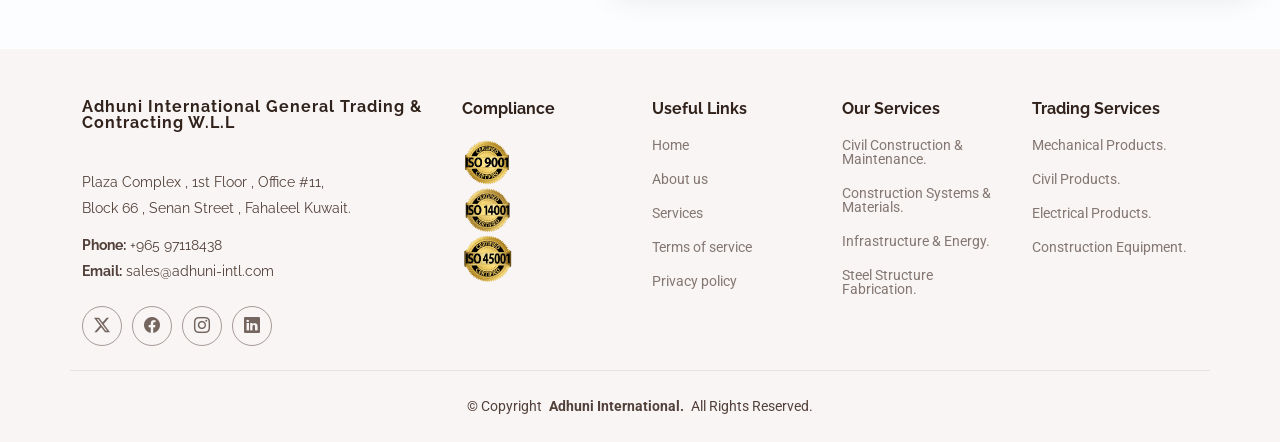
==== commit 0e1c6ac3: "changed contact phone number" ====
--- a/index.html
+++ b/index.html
@@ -95,7 +95,7 @@
               </ul>
               <div class="hero-cta">
                 <a href="#services" class="btn btn-primary">Explore Our Services</a>
-                <!-- a href="tel:+1 (555) 987-6543" class="btn btn-link"><i class="bi bi-telephone"></i> +965 94023586 </a -->
+                <!-- a href="tel:+965 97118438" class="btn btn-link"><i class="bi bi-telephone"></i> +965 97118438 </a -->
               </div>
             </div>
           </div>
@@ -470,7 +470,7 @@
                 <div class="contact-text">
                   <h4>Kuwait Address</h4>
                   <p>Plaza Complex , 1st Floor , Office #11 , Block 66 , Senan Street , Fahaleel Kuwait.</p>
-                  <p style="margin-top: 15px;"><strong>Phone:</strong> <span>+965 94023586</span></p>
+                  <p style="margin-top: 15px;"><strong>Phone:</strong> <span>+965 97118438</span></p>
                 </div>
               </div>
 
@@ -561,7 +561,7 @@
           <div class="footer-contact pt-3">
             <p>Plaza Complex , 1st Floor , Office #11,</p>
             <p>Block 66 , Senan Street , Fahaleel Kuwait.</p>
-            <p class="mt-3"><strong>Phone:</strong> <span>+965 94023586</span></p>
+            <p class="mt-3"><strong>Phone:</strong> <span>+965 97118438</span></p>
             <p><strong>Email:</strong> <span>sales@adhuni-intl.com</span></p>
           </div>
           <div class="social-links d-flex mt-4">
